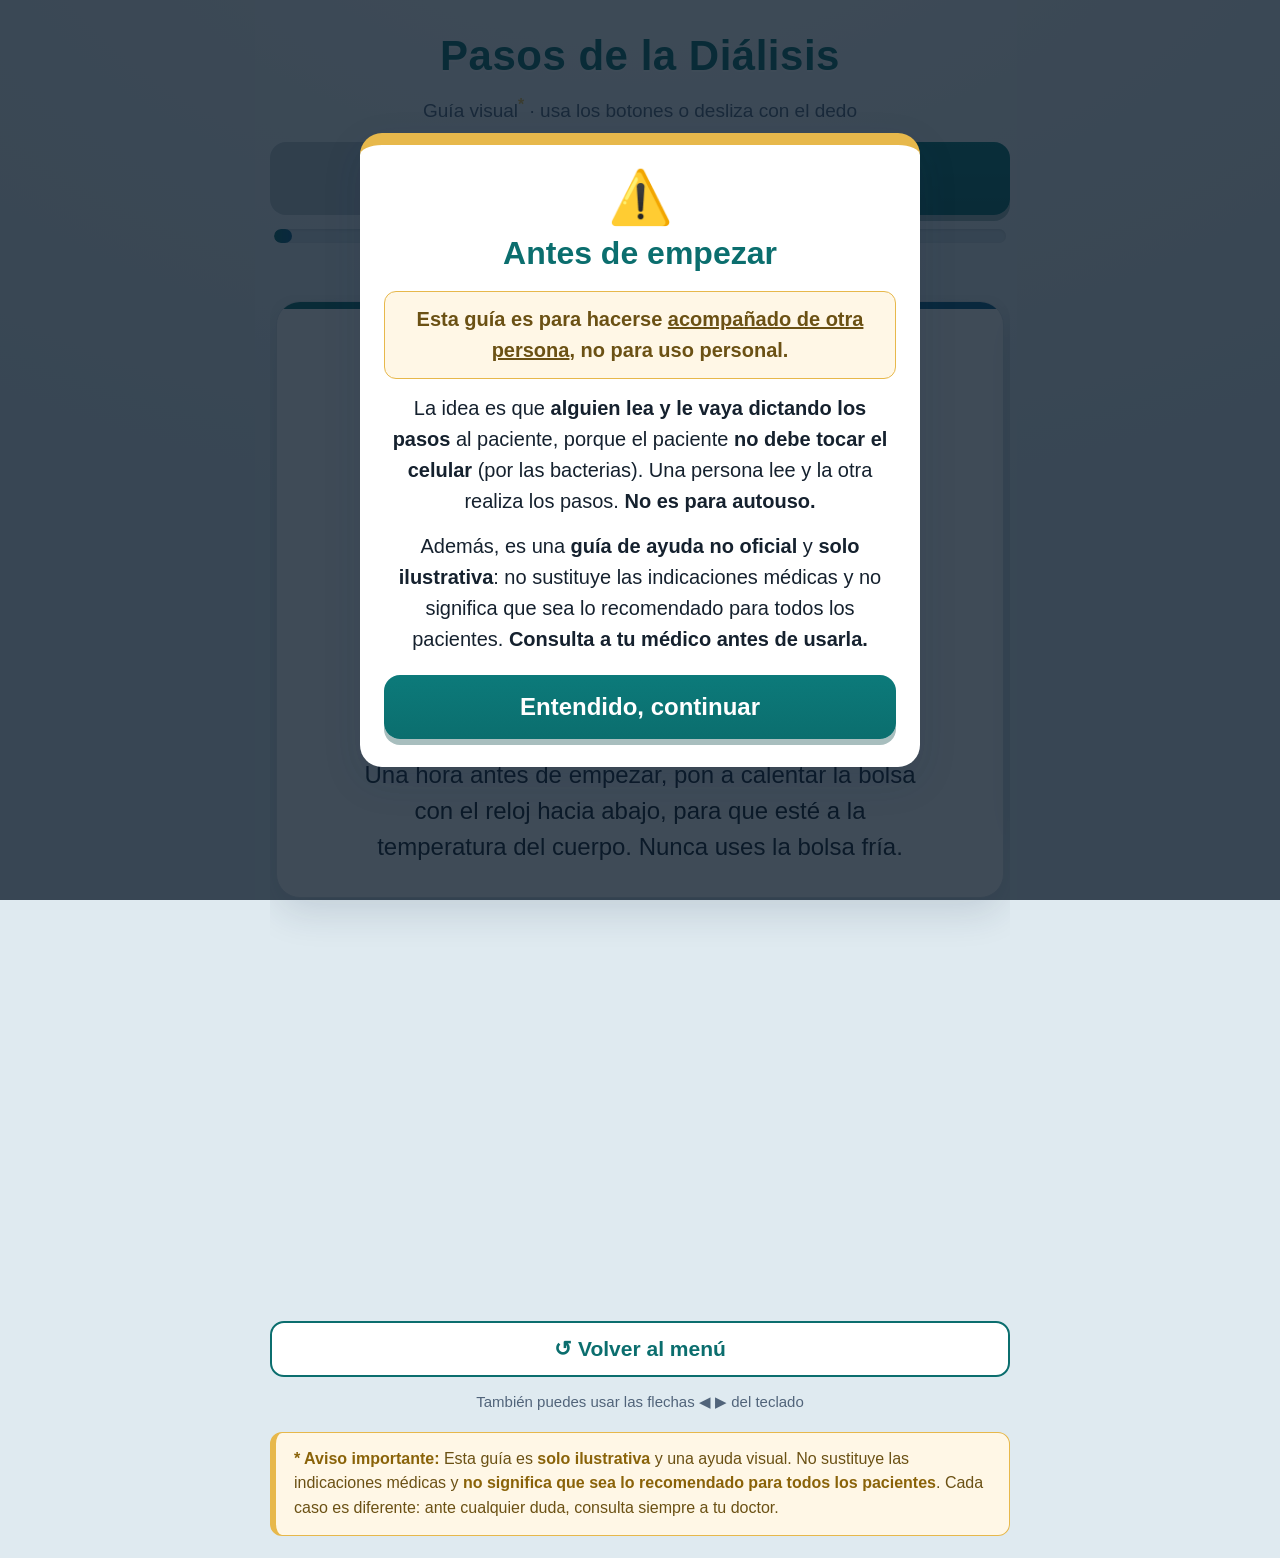
==== index.html @ e6d231e2 "Initial commit: import live site from dialisisfacil.com Single-file static guide (40 steps) recovere" ====
<!DOCTYPE html>
<html lang="es">
<head>
<meta charset="UTF-8">
<meta name="viewport" content="width=device-width, initial-scale=1.0">
<title>Pasos de la Diálisis</title>
<style>
  :root{
    --bg1:       #eef4f7;
    --bg2:       #dfeaf0;
    --card:      #ffffff;
    --texto:     #15212e;
    --suave:     #51647a;
    --acento:    #0b6e6e;
    --acento2:   #0a5f8c;
    --acento-cl: #e3f2f1;
    --borde:     #d4dee5;
    --aviso-bg:  #fff7e6;
    --aviso-bd:  #e7b84b;
    --sombra:    0 14px 38px rgba(20,45,70,.14);
  }

  *{ box-sizing:border-box; }
  html,body{ margin:0; padding:0; }

  body{
    font-family: Verdana, "Segoe UI", Tahoma, Arial, sans-serif;
    background: radial-gradient(1200px 700px at 50% -10%, #ffffff 0%, var(--bg1) 45%, var(--bg2) 100%);
    color: var(--texto);
    line-height: 1.5;
    -webkit-text-size-adjust: 100%;
    padding: 16px;
    display:flex;
    flex-direction:column;
    align-items:center;
    min-height:100vh;
  }

  header{ text-align:center; margin: 8px 0 16px; }
  header h1{
    font-size: clamp(26px, 5vw, 42px);
    margin: 0;
    color: var(--acento);
    letter-spacing: .5px;
    text-shadow: 0 2px 0 rgba(255,255,255,.6);
  }
  header p{
    margin: 6px 0 0;
    font-size: clamp(15px, 2.4vw, 19px);
    color: var(--suave);
  }
  header sup{ color: var(--aviso-bd); font-weight:bold; }

  .app{ width:100%; max-width: 740px; }

  /* Progreso */
  .progress-wrap{ margin: 0 4px 14px; }
  .progress-track{
    height: 14px; background:#d3e0e7; border-radius:99px; overflow:hidden;
    box-shadow: inset 0 1px 3px rgba(0,0,0,.12);
  }
  .progress-fill{
    height:100%; width:0%;
    background: linear-gradient(90deg, var(--acento), var(--acento2));
    border-radius:99px; transition: width .35s ease;
  }
  .progress-text{
    text-align:center; margin-top:8px;
    font-size: clamp(16px, 2.6vw, 20px); font-weight:bold; color: var(--suave);
  }

  /* Carrusel */
  .viewport{ overflow:hidden; border-radius: 24px; }
  .track{ display:flex; transition: transform .35s cubic-bezier(.22,.61,.36,1); touch-action: pan-y; }
  .slide{ flex:0 0 100%; padding: 6px; }

  .card{
    position:relative;
    background: var(--card);
    border-radius: 24px;
    box-shadow: var(--sombra);
    border: 1px solid var(--borde);
    padding: 26px 22px 28px;
    text-align:center;
    overflow:hidden;
  }
  .card::before{
    content:""; position:absolute; top:0; left:0; right:0; height:7px;
    background: linear-gradient(90deg, var(--acento), var(--acento2));
  }

  .kicker{
    display:inline-block; margin-top:4px;
    background: linear-gradient(90deg, var(--acento), var(--acento2));
    color:#fff; font-size: clamp(17px, 3.2vw, 23px); font-weight:bold;
    padding: 7px 20px; border-radius: 99px; letter-spacing:1px;
    box-shadow: 0 6px 14px rgba(11,110,110,.28);
  }

  .media{
    margin: 20px auto 16px; width:100%; max-width: 360px; aspect-ratio: 4/3;
    background: radial-gradient(circle at 50% 35%, #ffffff, var(--acento-cl));
    border-radius: 20px; border:1px solid var(--borde);
    display:flex; align-items:center; justify-content:center; overflow:hidden;
  }
  .media .photo{ width:100%; height:100%; object-fit:cover; display:none; }
  .media .vid{ width:100%; height:100%; object-fit:cover; display:none; }
  .media .icon{
    width:62%; max-width:210px; color: var(--acento);
    display:flex; align-items:center; justify-content:center;
  }
  .media .icon svg{ width:100%; height:auto; display:block; overflow:visible; }

  .title{
    font-size: clamp(24px, 4.6vw, 35px); font-weight:bold;
    margin: 6px 0 12px; color: var(--texto);
  }
  .text{
    font-size: clamp(19px, 3.4vw, 24px); color: var(--texto);
    margin: 0 auto; max-width: 560px;
  }

  /* Navegación */
  .nav{ display:flex; gap: 12px; margin-top: 18px; }
  .btn{
    flex:1; font-family:inherit; font-size: clamp(19px, 3.4vw, 24px); font-weight:bold;
    padding: 18px 14px; border:none; border-radius: 16px;
    background: linear-gradient(180deg, #0c7a7a, var(--acento));
    color:#fff; cursor:pointer; box-shadow: 0 6px 0 rgba(8,70,70,.35);
    transition: transform .08s, filter .15s; user-select:none; -webkit-tap-highlight-color: transparent;
  }
  .btn:hover{ filter:brightness(1.08); }
  .btn:active{ transform: translateY(3px); box-shadow: 0 3px 0 rgba(8,70,70,.35); }
  .btn:disabled{ background:#b9c6ce; color:#eef3f6; cursor:not-allowed; box-shadow:none; }
  .btn .flecha{ font-size:1.3em; vertical-align:middle; }

  .hint{ text-align:center; margin-top: 14px; font-size:15px; color: var(--suave); }

  .aviso{
    margin: 18px auto 6px; max-width: 740px;
    background: var(--aviso-bg); border:1px solid var(--aviso-bd);
    border-left: 6px solid var(--aviso-bd);
    border-radius: 12px; padding: 14px 18px;
    font-size: clamp(14px, 2.4vw, 16px); color:#6b5114; line-height:1.55;
  }
  .aviso b{ color:#8a6309; }

  /* ===== Animaciones de iconos (solo en la tarjeta activa) ===== */
  .icon svg *{ transform-box: fill-box; transform-origin: center; }
  .icon svg .pivot{ transform-box: view-box; }
  .icon svg .a-flow{ stroke-dasharray: 7 7; }

  .slide.active .a-rise   { animation: aRise   2.4s ease-in-out infinite; }
  .slide.active .a-drop   { animation: aDrop   1.8s ease-in     infinite; }
  .slide.active .a-beat   { animation: aBeat   1.4s ease-in-out infinite; }
  .slide.active .a-breath { animation: aBreath 2.6s ease-in-out infinite; }
  .slide.active .a-swing  { animation: aSwing  2.4s ease-in-out infinite; }
  .slide.active .a-wipe-down{ animation: aWipeDown 2.4s ease-in-out infinite; }
  .slide.active .a-wipe-x { animation: aWipeX  1.9s ease-in-out infinite; }
  .slide.active .a-spin   { animation: aSpin   6s   linear      infinite; }
  .slide.active .a-lift   { animation: aLift   1.8s ease-in-out infinite; }
  .slide.active .a-toright{ animation: aToRight 1.8s ease-in-out infinite; }
  .slide.active .a-toleft { animation: aToLeft  1.8s ease-in-out infinite; }
  .slide.active .a-fill   { animation: aFill   3s   ease-in-out infinite; transform-origin: center bottom; }
  .slide.active .a-flow   { animation: aFlow   1.2s linear      infinite; }
  .slide.active .a-seq    { animation: aSeq    1.8s ease-in-out infinite; }

  /* Entrada del contenido al cambiar de paso */
  .slide.active .kicker{ animation: up .4s both; }
  .slide.active .media { animation: up .45s .05s both; }
  .slide.active .title { animation: up .45s .12s both; }
  .slide.active .text  { animation: up .45s .20s both; }

  @keyframes up { from{opacity:0; transform: translateY(16px);} to{opacity:1; transform:none;} }
  @keyframes aRise   { 0%{transform:translateY(8px);opacity:0} 25%{opacity:.9} 100%{transform:translateY(-14px);opacity:0} }
  @keyframes aDrop   { 0%{transform:translateY(-8px);opacity:0} 20%{opacity:1} 80%{opacity:1} 100%{transform:translateY(16px);opacity:0} }
  @keyframes aBeat   { 0%,100%{transform:scale(1)} 12%{transform:scale(1.2)} 24%{transform:scale(1)} 36%{transform:scale(1.12)} 50%{transform:scale(1)} }
  @keyframes aBreath { 0%,100%{transform:scale(1)} 50%{transform:scale(1.07)} }
  @keyframes aSwing  { 0%,100%{transform:rotate(-8deg)} 50%{transform:rotate(8deg)} }
  @keyframes aWipeDown{ 0%{transform:translateY(-16px);opacity:0} 12%{opacity:.85} 88%{opacity:.85} 100%{transform:translateY(40px);opacity:0} }
  @keyframes aWipeX  { 0%,100%{transform:translateX(-12px)} 50%{transform:translateX(12px)} }
  @keyframes aSpin   { from{transform:rotate(0)} to{transform:rotate(360deg)} }
  @keyframes aLift   { 0%,100%{transform:translateY(0)} 50%{transform:translateY(-9px)} }
  @keyframes aToRight{ 0%,100%{transform:translateX(0)} 50%{transform:translateX(9px)} }
  @keyframes aToLeft { 0%,100%{transform:translateX(0)} 50%{transform:translateX(-9px)} }
  @keyframes aFill   { 0%{transform:scaleY(.1)} 55%{transform:scaleY(1)} 100%{transform:scaleY(1)} }
  @keyframes aFlow   { to{ stroke-dashoffset:-28 } }
  @keyframes aSeq    { 0%,100%{opacity:.15} 50%{opacity:1} }

  /* ===== Accesibilidad: barra de botones ===== */
  .a11y-bar{
    display:flex; flex-wrap:wrap; gap:8px; justify-content:center; margin: 0 0 14px;
  }
  .a11y-btn{
    font-family:inherit; font-size: clamp(14px,2.3vw,16px); font-weight:bold;
    padding:10px 14px; border-radius:12px; cursor:pointer;
    background:#ffffff; color:var(--acento); border:2px solid var(--acento);
    display:inline-flex; align-items:center; gap:6px; -webkit-tap-highlight-color:transparent;
  }
  .a11y-btn[aria-pressed="true"]{ background:var(--acento); color:#fff; }
  .a11y-btn:active{ transform:translateY(1px); }

  /* Texto grande */
  body.grande .title { font-size: clamp(30px,5.6vw,42px); }
  body.grande .text  { font-size: clamp(23px,4.2vw,30px); }
  body.grande .btn   { font-size: clamp(22px,4vw,28px); }
  body.grande .kicker{ font-size: clamp(20px,3.6vw,26px); }
  body.grande .aviso { font-size: clamp(16px,2.8vw,19px); }
  body.grande .timer-now{ font-size: clamp(22px,4vw,28px); }
  body.grande .t-btn { font-size: clamp(20px,3.6vw,26px); }

  /* Alto contraste */
  body.contraste{
    --bg1:#000; --bg2:#000; --card:#0c0c0c; --texto:#ffffff; --suave:#ffe600;
    --acento:#ffe600; --acento2:#36e0ff; --acento-cl:#101010; --borde:#ffffff;
    --aviso-bg:#1a1400; --aviso-bd:#ffe600;
    background:#000;
  }
  body.contraste header h1{ text-shadow:none; }
  body.contraste .card{ border:2px solid #fff; }
  body.contraste .kicker{ color:#000; }
  body.contraste .btn{ color:#000; }
  body.contraste .t-btn{ color:#000; }
  body.contraste .a11y-btn{ background:#000; color:var(--acento); }
  body.contraste .a11y-btn[aria-pressed="true"]{ background:var(--acento); color:#000; }
  body.contraste .btn-volver{ background:#000; }

  /* Botón secundario: Volver al inicio */
  .btn-volver{
    width:100%; margin-top:12px; font-family:inherit; font-weight:bold;
    font-size: clamp(17px,3vw,21px); padding:14px; border-radius:14px;
    background:#fff; color:var(--acento); border:2px solid var(--acento);
    cursor:pointer; -webkit-tap-highlight-color:transparent;
  }
  .btn-volver:active{ transform:translateY(2px); }

  /* Ayuda visual: resaltar el botón Siguiente */
  #next:not(:disabled){ animation: glow 1.8s ease-in-out infinite; }
  @keyframes glow{
    0%,100%{ box-shadow: 0 6px 0 rgba(8,70,70,.35); }
    50%    { box-shadow: 0 6px 0 rgba(8,70,70,.35), 0 0 0 7px rgba(11,110,110,.22); }
  }

  /* ===== Cronómetro guiado (paso 12) ===== */
  .timer{
    margin-top:20px; padding:18px; border-radius:18px;
    background: var(--acento-cl); border:2px solid var(--acento);
    transition: background .15s, transform .15s;
  }
  .timer.tick{ background:#bff0d8; transform:scale(1.03); }
  .timer.done{ background:#d6f5e0; }
  .timer-now { font-size: clamp(19px,3.6vw,24px); font-weight:bold; color:var(--texto); min-height:1.5em; }
  .timer-time{ font-size: clamp(50px,13vw,76px); font-weight:bold; color:var(--acento); line-height:1.05; }
  .timer-time small{ font-size:.28em; color:var(--suave); margin-left:4px; }
  .timer-bar { height:12px; background:#cfe3df; border-radius:99px; overflow:hidden; margin:8px 0; }
  .timer-fill{ height:100%; width:0%; background:linear-gradient(90deg,var(--acento),var(--acento2)); transition:width .9s linear; }
  .timer-sub { font-size: clamp(14px,2.6vw,17px); color:var(--suave); margin-bottom:14px; }
  .timer-ctrls{ display:flex; gap:10px; }
  .t-btn{
    flex:1; font-family:inherit; font-size: clamp(17px,3.2vw,22px); font-weight:bold;
    padding:14px; border:none; border-radius:14px; cursor:pointer; color:#fff;
    background:linear-gradient(180deg,#0c7a7a,var(--acento));
    box-shadow:0 5px 0 rgba(8,70,70,.35); -webkit-tap-highlight-color:transparent;
  }
  .t-btn.t-reset{ background:#7c8a96; box-shadow:0 5px 0 rgba(0,0,0,.2); }
  .t-btn:active{ transform:translateY(3px); box-shadow:none; }

  /* Botón Automático activo */
  .a11y-btn.on{ background:var(--acento); color:#fff; }
  body.contraste .a11y-btn.on{ background:var(--acento); color:#000; }

  /* ===== Panel de Ajustes (modal) ===== */
  .modal-bg{
    position:fixed; inset:0; z-index:50; background:rgba(0,0,0,.55);
    display:flex; align-items:flex-start; justify-content:center;
    padding:20px; overflow:auto;
  }
  .modal-bg[hidden]{ display:none; }
  .modal{
    background:var(--card); color:var(--texto); border-radius:20px;
    padding:22px 22px 26px; max-width:560px; width:100%; box-shadow:var(--sombra);
    border:1px solid var(--borde);
  }
  .modal h2{ margin:0 0 8px; color:var(--acento); font-size:clamp(22px,4.4vw,30px); }
  .set-row{
    display:flex; flex-wrap:wrap; gap:8px 14px; align-items:center;
    justify-content:space-between; padding:14px 0; border-bottom:1px solid var(--borde);
  }
  .set-label{ font-size:clamp(16px,3vw,19px); font-weight:bold; }
  .seg{ display:inline-flex; gap:6px; flex-wrap:wrap; }
  .seg button, .stepper button{
    font-family:inherit; font-weight:bold; font-size:clamp(15px,2.7vw,18px);
    padding:10px 14px; border-radius:10px; border:2px solid var(--acento);
    background:#fff; color:var(--acento); cursor:pointer; -webkit-tap-highlight-color:transparent;
  }
  .seg button.active{ background:var(--acento); color:#fff; }
  .seg button:active, .stepper button:active{ transform:translateY(1px); }
  .stepper{ display:inline-flex; align-items:center; gap:10px; }
  .stepper > span{ font-size:clamp(18px,3.4vw,23px); font-weight:bold; }
  .stepper .unit{ font-size:clamp(13px,2.4vw,16px); color:var(--suave); font-weight:normal; }
  .stepper button{ width:48px; height:48px; font-size:26px; padding:0; line-height:1; }
  .modal-close{
    width:100%; margin-top:18px; font-family:inherit; font-weight:bold;
    font-size:clamp(18px,3.4vw,22px); padding:16px; border:none; border-radius:14px;
    background:linear-gradient(180deg,#0c7a7a,var(--acento)); color:#fff; cursor:pointer;
  }
  .vsel{
    font-family:inherit; font-size:clamp(14px,2.6vw,17px); padding:9px 10px;
    border-radius:10px; border:2px solid var(--acento); background:#fff;
    color:var(--texto); max-width:200px;
  }
  .set-note{
    font-size:clamp(13px,2.4vw,15px); color:#6b5114; line-height:1.5;
    background:var(--aviso-bg); border:1px solid var(--aviso-bd);
    border-radius:10px; padding:10px 12px; margin:10px 0 0;
  }
  body.contraste .modal{ border:2px solid #fff; }
  body.contraste .seg button, body.contraste .stepper button{ background:#000; }
  body.contraste .seg button.active{ background:var(--acento); color:#000; }
  body.contraste .modal-close{ color:#000; }
  body.contraste .vsel{ background:#000; color:#fff; }

  /* ===== Aviso de inicio ===== */
  .warning-bg{
    position:fixed; inset:0; z-index:100; background:rgba(10,25,40,.78);
    display:flex; align-items:center; justify-content:center; padding:20px; overflow:auto;
  }
  .warning-bg.hide{ display:none; }
  .warning{
    background:#fff; border-radius:22px; max-width:560px; width:100%;
    padding:26px 24px 28px; box-shadow:var(--sombra); text-align:center;
    border-top:12px solid var(--aviso-bd);
  }
  .warning-ico{ font-size:52px; line-height:1; }
  .warning h2{ margin:6px 0 14px; color:var(--acento); font-size:clamp(24px,5vw,32px); }
  .warning p{ font-size:clamp(16px,3.1vw,20px); color:var(--texto); margin:0 0 14px; line-height:1.55; }
  .warning .w-strong{
    font-weight:bold; background:var(--aviso-bg); border:1px solid var(--aviso-bd);
    border-radius:12px; padding:12px 14px; color:#6b5114;
  }
  .warning-btn{
    width:100%; margin-top:6px; font-family:inherit; font-weight:bold;
    font-size:clamp(19px,3.6vw,24px); padding:18px; border:none; border-radius:16px;
    background:linear-gradient(180deg,#0c7a7a,var(--acento)); color:#fff; cursor:pointer;
    box-shadow:0 6px 0 rgba(8,70,70,.35); -webkit-tap-highlight-color:transparent;
  }
  .warning-btn:active{ transform:translateY(3px); box-shadow:0 3px 0 rgba(8,70,70,.35); }
  body.export .warning-bg{ display:none !important; }

  /* ===== Menú principal (elegir Paso a paso / Videos) ===== */
  .nav.nav-top{ margin-top:0; margin-bottom:14px; }

  .menu-bg{
    position:fixed; inset:0; z-index:90; background:rgba(10,25,40,.78);
    display:flex; align-items:center; justify-content:center; padding:20px; overflow:auto;
  }
  .menu-bg[hidden]{ display:none; }
  .menu{
    background:#fff; border-radius:22px; max-width:560px; width:100%;
    padding:26px 24px 28px; box-shadow:var(--sombra); text-align:center;
    border-top:12px solid var(--acento);
  }
  .menu h2{ margin:4px 0 6px; color:var(--acento); font-size:clamp(22px,4.6vw,30px); }
  .menu .menu-lead{ margin:0 0 18px; color:var(--suave); font-size:clamp(15px,2.8vw,18px); }
  .menu-card{
    position:relative; width:100%; margin:0 0 14px; font-family:inherit; text-align:left;
    cursor:pointer; background:var(--card); border:2px solid var(--acento); border-radius:18px;
    padding:18px; display:flex; align-items:center; gap:16px; -webkit-tap-highlight-color:transparent;
  }
  .menu-card:active{ transform:translateY(2px); }
  .menu-card .menu-ico{ font-size:42px; line-height:1; flex:0 0 auto; }
  .menu-card .menu-txt{ display:flex; flex-direction:column; }
  .menu-card .menu-title{ font-size:clamp(20px,4vw,26px); font-weight:bold; color:var(--texto); }
  .menu-card .menu-sub{ font-size:clamp(14px,2.6vw,17px); color:var(--suave); }
  .menu-card.menu-soon{ border-color:var(--aviso-bd); }
  .menu-card .menu-badge{
    position:absolute; top:-11px; right:14px; background:var(--aviso-bd); color:#5a3f06;
    font-weight:bold; font-size:clamp(12px,2.2vw,14px); padding:4px 12px; border-radius:99px;
  }

  /* ===== Pantalla "Próximamente" (Videos) ===== */
  .soon-bg{
    position:fixed; inset:0; z-index:95; background:rgba(10,25,40,.85);
    display:flex; align-items:center; justify-content:center; padding:20px; overflow:auto;
  }
  .soon-bg[hidden]{ display:none; }
  .soon{
    background:#fff; border-radius:22px; max-width:520px; width:100%;
    padding:30px 24px; box-shadow:var(--sombra); text-align:center;
    border-top:12px solid var(--acento);
  }
  .soon-ico{ font-size:60px; line-height:1; }
  .soon h2{ margin:8px 0 12px; color:var(--acento); font-size:clamp(24px,5vw,32px); }
  .soon-strong{
    display:inline-block; font-weight:bold; background:var(--aviso-bg);
    border:1px solid var(--aviso-bd); border-radius:99px; padding:8px 22px;
    color:#6b5114; font-size:clamp(18px,3.6vw,22px); margin:0 0 16px;
  }
  .soon p{ font-size:clamp(15px,3vw,19px); color:var(--texto); line-height:1.55; margin:0 0 14px; }

  body.export .menu-bg, body.export .soon-bg{ display:none !important; }

  body.contraste .menu, body.contraste .soon{ background:#0c0c0c; color:#fff; border-top-color:var(--acento); }
  body.contraste .menu-card{ background:#000; }
  body.contraste .menu-card .menu-title{ color:#fff; }

  /* ===== Modo exportar imagen (para el pitch): ?export=1&paso=N ===== */
  body.export{ padding:28px; }
  body.export header, body.export .a11y-bar, body.export .progress-wrap,
  body.export .nav, body.export .btn-volver, body.export .hint, body.export .aviso{ display:none !important; }
  body.export .app{ min-height:100vh; display:flex; align-items:center; justify-content:center; }
  body.export .viewport{ overflow:visible; width:100%; }
  body.export .track{ transform:none !important; display:block; }
  body.export .slide{ display:none; padding:0; }
  body.export .slide.active{ display:block; width:100%; }
  body.export .slide.active *{ animation:none !important; }

  @media (prefers-reduced-motion: reduce){
    .slide.active *{ animation: none !important; }
    #next{ animation: none !important; }
    .track, .progress-fill, .timer-fill, .timer{ transition: none; }
  }
  @media (min-width:700px){ .card{ padding: 32px; } }
</style>
</head>
<body>

  <!-- Aviso de inicio (lo primero que se ve) -->
  <div class="warning-bg" id="warning">
    <div class="warning">
      <div class="warning-ico">⚠️</div>
      <h2>Antes de empezar</h2>
      <p class="w-strong">Esta guía es para hacerse <u>acompañado de otra persona</u>, no para uso personal.</p>
      <p>La idea es que <b>alguien lea y le vaya dictando los pasos</b> al paciente, porque el paciente <b>no debe tocar el celular</b> (por las bacterias). Una persona lee y la otra realiza los pasos. <b>No es para autouso.</b></p>
      <p>Además, es una <b>guía de ayuda no oficial</b> y <b>solo ilustrativa</b>: no sustituye las indicaciones médicas y no significa que sea lo recomendado para todos los pacientes. <b>Consulta a tu médico antes de usarla.</b></p>
      <button class="warning-btn" id="warning-ok">Entendido, continuar</button>
    </div>
  </div>

  <!-- Menú principal: elegir cómo ver la guía -->
  <div class="menu-bg" id="menu" hidden>
    <div class="menu">
      <h2>Diálisis</h2>
      <p class="menu-lead">¿Cómo quieres ver la guía?</p>

      <button class="menu-card" id="go-pasos">
        <span class="menu-ico">📋</span>
        <span class="menu-txt">
          <span class="menu-title">Paso a paso</span>
          <span class="menu-sub">Instrucciones con dibujos, una por una</span>
        </span>
      </button>

      <button class="menu-card menu-soon" id="go-videos">
        <span class="menu-badge">Próximamente</span>
        <span class="menu-ico">🎬</span>
        <span class="menu-txt">
          <span class="menu-title">Videos</span>
          <span class="menu-sub">Disponible más adelante</span>
        </span>
      </button>
    </div>
  </div>

  <!-- Pantalla Videos: próximamente -->
  <div class="soon-bg" id="videos" hidden>
    <div class="soon">
      <div class="soon-ico">🎬</div>
      <h2>Videos</h2>
      <p class="soon-strong">Próximamente</p>
      <p>Esta sección estará disponible más adelante. Por ahora puedes usar la guía <b>paso a paso</b>.</p>
      <button class="warning-btn" id="videos-back">← Volver al menú</button>
    </div>
  </div>

  <header>
    <h1>Pasos de la Diálisis</h1>
    <p>Guía visual<sup>*</sup> &middot; usa los botones o desliza con el dedo</p>
  </header>

  <div class="app" id="app">

    <div class="nav nav-top">
      <button class="btn" id="prev"><span class="flecha">◀</span> Anterior</button>
      <button class="btn" id="next">Siguiente <span class="flecha">▶</span></button>
    </div>

    <div class="progress-wrap">
      <div class="progress-track"><div class="progress-fill" id="fill"></div></div>
      <div class="progress-text" id="ptext">Paso 1 de 40</div>
    </div>

    <div class="viewport" id="viewport">
      <div class="track" id="track"></div>
    </div>

    <button class="btn-volver" id="volver">↺ Volver al menú</button>

    <p class="hint">También puedes usar las flechas ◀ ▶ del teclado</p>

    <p class="aviso">
      <b>* Aviso importante:</b> Esta guía es <b>solo ilustrativa</b> y una ayuda visual.
      No sustituye las indicaciones médicas y <b>no significa que sea lo recomendado para todos los pacientes</b>.
      Cada caso es diferente: ante cualquier duda, consulta siempre a tu doctor.
    </p>
  </div>

<script>
/* =========================================================
   ICONOS ANIMADOS (SVG). Se reemplazan solos cuando pongas
   las imágenes reales en la carpeta  img/  con estos nombres:
   img/paso00.png, img/paso01.png, ... img/paso26.png
   ========================================================= */
const S = '<svg viewBox="0 0 100 100" fill="none" stroke="currentColor" stroke-width="5" stroke-linecap="round" stroke-linejoin="round">';
const E = '</svg>';

const I = {
  calentar: S+'<rect x="34" y="44" width="32" height="40" rx="6"/><path d="M45 44v-6h10v6"/><line x1="50" y1="84" x2="50" y2="90"/>'+
    '<path class="a-rise" d="M40 18q-6 6 0 12q6 6 0 12"/>'+
    '<path class="a-rise" style="animation-delay:.5s" d="M50 14q-6 6 0 12q6 6 0 12"/>'+
    '<path class="a-rise" style="animation-delay:1s" d="M60 18q-6 6 0 12q6 6 0 12"/>'+E,

  mascara: S+'<g class="a-breath"><path d="M22 40h56v16q0 16-28 22q-28-6-28-22z"/><line x1="22" y1="46" x2="78" y2="46"/><line x1="22" y1="54" x2="78" y2="54"/><path d="M22 42l-10-6"/><path d="M78 42l10-6"/><path d="M22 56l-10 6"/><path d="M78 56l10 6"/></g>'+E,

  presion: S+'<path class="a-beat" d="M50 80C24 60 24 34 40 32c7-1 10 6 10 8 0-2 3-9 10-8 16 2 16 28-10 48z"/><path d="M28 54h10l4-10 6 18 4-8h12"/>'+E,

  manos1: S+'<path d="M28 66q22 16 44 0"/><path d="M32 66V52M42 66V44M50 66V42M58 66V44M68 66V52"/>'+
    '<circle class="a-drop" cx="40" cy="28" r="2.6" fill="currentColor"/>'+
    '<circle class="a-drop" style="animation-delay:.5s" cx="50" cy="24" r="2.6" fill="currentColor"/>'+
    '<circle class="a-drop" style="animation-delay:1s" cx="60" cy="28" r="2.6" fill="currentColor"/>'+E,

  botella: S+'<path d="M42 18h16v10l6 10v40a6 6 0 0 1-6 6H42a6 6 0 0 1-6-6V38l6-10z"/>'+
    '<rect class="a-wipe-down" x="38" y="30" width="24" height="7" rx="3" fill="currentColor" opacity=".45" stroke="none"/>'+
    '<circle class="a-drop" style="animation-delay:1s" cx="50" cy="86" r="2.6" fill="currentColor"/>'+E,

  manos2: S+'<path d="M26 64q24 18 48 0"/><path d="M30 64V50M40 64V42M50 64V40M60 64V42M70 64V50"/>'+
    '<circle class="a-rise" cx="38" cy="36" r="4"/>'+
    '<circle class="a-rise" style="animation-delay:.6s" cx="50" cy="32" r="5"/>'+
    '<circle class="a-rise" style="animation-delay:1.1s" cx="62" cy="36" r="4"/>'+E,

  mesa: S+'<rect x="22" y="46" width="56" height="12" rx="3"/><line x1="28" y1="58" x2="28" y2="80"/><line x1="72" y1="58" x2="72" y2="80"/>'+
    '<rect class="a-wipe-x" x="42" y="34" width="16" height="8" rx="2" fill="currentColor" opacity=".5" stroke="none"/>'+E,

  gancho: S+'<g class="a-swing"><path d="M50 22v26a14 14 0 1 1-14 14"/><circle cx="50" cy="20" r="4"/></g>'+E,

  tapon: S+'<g class="a-breath"><rect x="40" y="40" width="20" height="36" rx="4"/><rect x="36" y="28" width="28" height="14" rx="4"/><line x1="50" y1="48" x2="50" y2="68"/></g>'+E,

  bolsa: S+'<path d="M36 22h28v44a8 8 0 0 1-8 8H44a8 8 0 0 1-8-8z"/><line x1="44" y1="18" x2="44" y2="22"/><line x1="56" y1="18" x2="56" y2="22"/><line x1="50" y1="74" x2="50" y2="78"/>'+
    '<circle class="a-drop" cx="50" cy="84" r="3" fill="currentColor"/>'+E,

  organizador: S+'<g class="a-breath"><rect x="22" y="36" width="56" height="34" rx="5"/><line x1="40" y1="36" x2="40" y2="70"/><line x1="60" y1="36" x2="60" y2="70"/></g>'+E,

  cateter: S+'<rect x="40" y="20" width="20" height="16" rx="3"/><path class="a-flow" d="M50 36v14q0 8-8 10l-8 4q-8 4-8 12"/><circle cx="26" cy="80" r="4"/>'+E,

  reloj: S+'<circle cx="50" cy="50" r="26"/><g class="a-spin pivot" style="transform-origin:50px 50px"><line x1="50" y1="50" x2="50" y2="34"/><line x1="50" y1="50" x2="62" y2="58"/></g>'+E,

  servilleta: S+'<g class="a-breath"><rect x="28" y="28" width="44" height="44" rx="3"/><line x1="50" y1="28" x2="50" y2="72"/><line x1="28" y1="50" x2="72" y2="50"/></g>'+E,

  abrirtapon: S+'<rect x="40" y="46" width="20" height="30" rx="4"/><rect class="a-lift" x="36" y="24" width="28" height="12" rx="4"/>'+E,

  colgar: S+'<line x1="30" y1="16" x2="70" y2="16"/><g class="a-swing"><line x1="50" y1="16" x2="50" y2="26"/><path d="M40 26h20v34a8 8 0 0 1-8 8h-4a8 8 0 0 1-8-8z"/><line x1="50" y1="68" x2="50" y2="80"/></g>'+E,

  cateterorg: S+'<rect x="22" y="58" width="56" height="22" rx="4"/><path class="a-flow" d="M50 58V40q0-10-10-12"/><circle cx="38" cy="26" r="4"/>'+E,

  gota: S+'<path class="a-drop" d="M50 22c10 14 18 22 18 32a18 18 0 1 1-36 0c0-10 8-18 18-32z" fill="currentColor" stroke="none"/>'+E,

  conectar: S+'<g class="a-toright"><line x1="14" y1="50" x2="40" y2="50"/><rect x="40" y="42" width="9" height="16" rx="2"/></g>'+
    '<g class="a-toleft"><rect x="51" y="42" width="9" height="16" rx="2"/><line x1="60" y1="50" x2="86" y2="50"/></g>'+E,

  prensaabrir: S+'<line x1="20" y1="50" x2="80" y2="50"/><path class="a-toleft" d="M38 38l-8 12 8 12"/><path class="a-toright" d="M62 38l8 12-8 12"/>'+E,

  drenar: S+'<line x1="50" y1="18" x2="50" y2="40"/><path d="M42 40h16l-2 6H44z"/>'+
    '<circle class="a-drop" cx="50" cy="52" r="3" fill="currentColor"/>'+
    '<circle class="a-drop" style="animation-delay:.8s" cx="50" cy="52" r="3" fill="currentColor"/>'+
    '<path d="M30 70h40v8a6 6 0 0 1-6 6H36a6 6 0 0 1-6-6z"/>'+E,

  contar5: S+'<circle cx="50" cy="50" r="26"/><text class="a-beat" x="50" y="62" font-size="30" font-family="Verdana" font-weight="bold" text-anchor="middle" stroke="none" fill="currentColor">5</text>'+E,

  secuencia: S+'<circle cx="26" cy="50" r="11"/><circle class="a-seq" cx="26" cy="50" r="6" fill="currentColor" stroke="none"/>'+
    '<circle cx="50" cy="50" r="11"/><circle class="a-seq" style="animation-delay:.6s" cx="50" cy="50" r="6" fill="currentColor" stroke="none"/>'+
    '<circle cx="74" cy="50" r="11"/><circle class="a-seq" style="animation-delay:1.2s" cx="74" cy="50" r="6" fill="currentColor" stroke="none"/>'+E,

  limpioentra: S+'<path d="M40 22h20v40a10 10 0 0 1-20 0z"/><line x1="50" y1="62" x2="50" y2="70"/>'+
    '<circle class="a-drop" cx="50" cy="74" r="3" fill="currentColor"/>'+
    '<path d="M32 86h36"/>'+E,

  prensacerrar: S+'<line x1="20" y1="50" x2="80" y2="50"/><path class="a-toright" d="M34 40v20"/><path class="a-toleft" d="M66 40v20"/><circle cx="32" cy="50" r="2.6" fill="currentColor"/><circle cx="68" cy="50" r="2.6" fill="currentColor"/>'+E,

  desconectar: S+'<g class="a-toleft"><line x1="12" y1="50" x2="34" y2="50"/><rect x="34" y="42" width="9" height="16" rx="2"/></g>'+
    '<g class="a-toright"><rect x="57" y="42" width="9" height="16" rx="2"/><line x1="66" y1="50" x2="88" y2="50"/></g>'+
    '<path class="a-drop" d="M50 28l-3 5h6z" fill="currentColor" stroke="none"/>'+E,

  medir: S+'<path d="M34 36h22l-4 38a6 6 0 0 1-6 6h-2a6 6 0 0 1-6-6z"/>'+
    '<rect class="a-fill" x="37" y="52" width="14" height="26" fill="currentColor" opacity=".5" stroke="none"/>'+
    '<rect x="58" y="34" width="22" height="30" rx="3"/><line x1="63" y1="44" x2="75" y2="44"/><line x1="63" y1="52" x2="75" y2="52"/>'+E,

  secar: S+'<path d="M30 30h40v28a6 6 0 0 1-6 6H36a6 6 0 0 1-6-6z"/>'+
    '<line x1="38" y1="64" x2="38" y2="72"/><line x1="50" y1="64" x2="50" y2="74"/><line x1="62" y1="64" x2="62" y2="72"/>'+
    '<path class="a-wipe-x" d="M42 44h16"/>'+E,

  rezo: S+'<path d="M47 78V42c0-9-7-15-9-23 5 0 9 5 9 12v47z"/><path d="M53 78V42c0-9 7-15 9-23-5 0-9 5-9 12v47z"/>'+
    '<line x1="40" y1="78" x2="60" y2="78"/>'+E,

  basura: S+'<path d="M33 36h34l-3 40a6 6 0 0 1-6 6H42a6 6 0 0 1-6-6z"/><line x1="28" y1="36" x2="72" y2="36"/>'+
    '<path d="M42 36v-5h16v5"/>'+
    '<line x1="44" y1="46" x2="45" y2="74"/><line x1="50" y1="46" x2="50" y2="74"/><line x1="56" y1="46" x2="55" y2="74"/>'+E
};

/* =========================================================
   PASOS
   ========================================================= */
const pasos = [
  { t:"Calentar la bolsa", i:I.calentar,
    x:"Una hora antes de empezar, pon a calentar la bolsa con el reloj hacia abajo, para que esté a la temperatura del cuerpo. Nunca uses la bolsa fría." },
  { t:"Pelo recogido y mascarilla", i:I.mascara,
    x:"Recógete el pelo y ponte la mascarilla (cubrebocas)." },
  { t:"Limpiar la manija del lavabo", i:I.mesa,
    x:"Antes del lavado de manos, con una servilleta o papel y alcohol, limpia la manija o llave del lugar donde te vas a lavar las manos." },
  { t:"Lavado de manos sencillo", i:I.manos1,
    x:"Lávate las manos de forma sencilla con agua y jabón. No sacudas las manos." },
  { t:"Limpiar la botella de alcohol", i:I.botella,
    x:"Con una servilleta doblada a la mitad y alcohol, limpia la botella de alcohol." },
  { t:"Lavado de manos completo", i:I.manos2,
    x:"Primero mójate hasta el codo. Luego lava en orden: palmas, dorsos, entre los dedos por abajo, entre los dedos por arriba, los dedos uno por uno, las uñas, las yemas una por una, y el brazo hasta el codo con movimiento circular." },
  { t:"Secar manos y brazos", i:I.secar,
    x:"Seca primero una mano completa (palma, dorso y entre los dedos) y luego ese brazo, de la muñeca al codo. Después haz lo mismo con la otra mano y el otro brazo." },
  { t:"Limpiar la mesa", i:I.mesa,
    x:"Con una servilleta doblada en 4 y alcohol: limpia arriba con un lado, dale vuelta y limpia el centro, ábrela y limpia abajo, y dale vuelta para limpiar el borde." },
  { t:"Limpiar el gigante", i:I.gancho,
    x:"Igual, con la servilleta doblada en 4: limpia un lado arriba, dale vuelta para el tubo, ábrela y limpia el resto del tubo." },
  { t:"Limpiar el tapón de yodo", i:I.tapon,
    x:"Échale alcohol al tapón de yodo y sécalo con una servilleta. Déjalo en la esquina de la mesa." },
  { t:"Limpiar la bolsa de suero", i:I.bolsa,
    x:"Con servilleta a la mitad y alcohol: agarra la bolsa de arriba y límpiala de arriba hacia abajo. No la agarres de abajo. Ponla en la mesa y limpia la parte de arriba, de donde la agarraste." },
  { t:"Lavar el organizador", i:I.organizador,
    x:"Lava el organizador con agua y jabón. Asegúrate de que las «orejas» queden hacia afuera. Sécalo con toallas y colócalo con el círculo viendo hacia el paciente, bien en la orilla." },
  { t:"Limpiar el catéter", i:I.cateter,
    x:"Con servilleta con alcohol doblada en 4: agarra el tubo azul (cerca del paciente) con una mano y, con la otra, límpialo de arriba hacia abajo con fuerza. Luego agarra el tubo cerca del tapón y limpia bien el tapón." },
  { t:"Envolver el tapón", i:I.servilleta,
    x:"Envuelve el tapón en una servilleta y déjalo encima de la ropa del paciente." },
  { t:"Limpiar la botella de alcohol otra vez", i:I.botella,
    x:"Limpia de nuevo la botella de alcohol, de arriba hacia abajo, para volver a ponerla en la mesa." },
  { t:"Lavado de manos guiado", i:I.reloj, timer:true,
    x:"Mójate primero hasta el codo. Luego lava 30 segundos cada parte: palmas, dorsos, entre los dedos por el frente, entre los dedos por el dorso, los dedos de cada mano, las uñas, las yemas, y el brazo de cada lado hasta el codo. Usa el cronómetro: cambia de color cada 30 segundos." },
  { t:"Secar después del lavado", i:I.secar,
    x:"Para escurrir, sube las manos y deja escurrir; no las muevas. Seca bien una mano, luego ese brazo, después la otra mano y por último el otro brazo." },
  { t:"Tomar la servilleta (posición de rezo)", i:I.rezo,
    x:"Agarra la servilleta y mantén las manos juntas (como rezando) para no contaminarlas." },
  { t:"Abrir el tapón del yodo", i:I.abrirtapon,
    x:"Abre el tapón del yodo y conéctalo en el organizador, con la parte café hacia adentro." },
  { t:"Abrir y colgar la bolsa", i:I.colgar,
    x:"Abre la bolsa jalando hacia abajo con fuerza. Agárrala bien de la manguera para que no se caiga. Ponla en la mesa con el reloj hacia el paciente y viendo hacia arriba. Cuélgala con cuidado, sin dejar caer nada." },
  { t:"Colocar el reloj en el organizador", i:I.organizador,
    x:"Estira todo y pon el reloj en el organizador, con lo amarillo hacia el frente y las mangueras a los lados." },
  { t:"Bolsa de residuos al piso", i:I.drenar,
    x:"Estira la bolsa de residuos y ponla en el piso." },
  { t:"Conectar el catéter al organizador", i:I.cateterorg,
    x:"Agarra la punta del catéter sin tocar la servilleta, deja caer la servilleta y conéctalo al organizador." },
  { t:"Ponerse alcohol", i:I.gota,
    x:"Ponte alcohol en las manos." },
  { t:"Desenroscar amarillo y catéter", i:I.desconectar,
    x:"Al mismo tiempo, desenrosca lo amarillo y el catéter ya conectado." },
  { t:"Colocar el catéter", i:I.conectar,
    x:"Pon el catéter donde estaba lo amarillo." },
  { t:"Retirar el catéter viejo", i:I.desconectar,
    x:"Con lo amarillo, retira el catéter viejo." },
  { t:"Abrir la prensa para drenar", i:I.prensaabrir,
    x:"Abre la prensa del tubo para retirar el líquido. Mueve la prensa en el tubo un poco hacia el organizador o hacia arriba para que salga el líquido." },
  { t:"Drenar el líquido (esperar)", i:I.drenar, wait:true,
    x:"Abre la prensa para que empiece a salir el líquido. Espera a que salga todo y cierra la prensa al terminar. Este paso tarda varios minutos." },
  { t:"Sacar el aire de la bolsa", i:I.contar5,
    x:"Saca el aire de la bolsa: pasa al 2 y cuenta hasta 5." },
  { t:"Pasar las bolitas en orden", i:I.secuencia,
    x:"Pasa a la bolita blanca. Despacio a la media luna. Despacio a la tercera opción." },
  { t:"Dejar entrar el líquido limpio (esperar)", i:I.limpioentra, wait:true,
    x:"Abre la prensa blanca del catéter; el líquido empieza a entrar al peritoneo. Este paso tarda varios minutos." },
  { t:"Mantener la servilleta hasta el vacío", i:I.rezo,
    x:"Mantén las manos con la servilleta (posición de rezo) hasta que la bolsa dé el vacío (se termine)." },
  { t:"Cerrar la prensa", i:I.prensacerrar,
    x:"Cierra la prensa. Pasa el reloj por las 4 bolitas hasta la última bolita." },
  { t:"Ponerse alcohol", i:I.gota,
    x:"Ponte alcohol en las manos." },
  { t:"Desenroscar el yodo nuevo y el catéter", i:I.desconectar,
    x:"Desenrosca un poco el yodo nuevo y luego, al mismo tiempo, desenrosca el yodo y el catéter." },
  { t:"Conectar al yodo nuevo", i:I.conectar,
    x:"Mete el tubo del catéter en el yodo nuevo. Enrosca bien y entrégaselo al paciente." },
  { t:"Tubo blanco al organizador", i:I.cateterorg,
    x:"Pon el tubo blanco en el centro del organizador." },
  { t:"Medir y anotar", i:I.medir,
    x:"Mide el líquido desechado: corta la bolsa y mídelo. Si hay espuma, muévela para quitarla. Vacía el líquido en el servicio sanitario. Anota cuánto salió (idealmente 2 L de la bolsa pasada)." },
  { t:"Recoger y lavarse las manos", i:I.basura,
    x:"Recoge la basura del lugar y lávate las manos." }
];

/* =========================================================
   RENDER
   ========================================================= */
const TIMER_HTML =
  '<div class="timer" id="timer">'+
    '<div class="timer-now" id="t-now">Listo para empezar</div>'+
    '<div class="timer-time" id="t-time">5:30</div>'+
    '<div class="timer-bar"><div class="timer-fill" id="t-fill"></div></div>'+
    '<div class="timer-sub" id="t-sub">Lavado guiado por partes</div>'+
    '<div class="timer-ctrls">'+
      '<button class="t-btn" id="t-start">▶ Iniciar</button>'+
      '<button class="t-btn t-reset" id="t-reset">↺ Reiniciar</button>'+
    '</div>'+
  '</div>';

const WAIT_HTML =
  '<div class="timer wait">'+
    '<div class="timer-now t-wnow">Listo para empezar</div>'+
    '<div class="timer-time t-wtime">20:00</div>'+
    '<div class="timer-bar"><div class="timer-fill t-wfill"></div></div>'+
    '<div class="timer-sub t-wsub">Este paso tarda. Mantente conectado.</div>'+
    '<div class="timer-ctrls">'+
      '<button class="t-btn t-wstart">▶ Iniciar</button>'+
      '<button class="t-btn t-reset t-wreset">↺ Reiniciar</button>'+
    '</div>'+
  '</div>';

const track = document.getElementById('track');
pasos.forEach((p, idx) => {
  const num = String(idx).padStart(2,'0');
  const slide = document.createElement('div');
  slide.className = 'slide';
  slide.innerHTML =
    '<div class="card">'+
      '<span class="kicker">PASO '+(idx+1)+'</span>'+
      '<div class="media">'+
        '<video class="vid" muted playsinline loop preload="none" data-src="vid/paso'+num+'.mp4"></video>'+
        '<img class="photo" alt="" data-src="img/paso'+num+'.png">'+
        '<div class="icon">'+p.i+'</div>'+
      '</div>'+
      '<div class="title">'+p.t+'</div>'+
      '<p class="text">'+p.x+'</p>'+
      (p.timer ? TIMER_HTML : '')+
      (p.wait ? WAIT_HTML : '')+
    '</div>';
  track.appendChild(slide);
});
const slides = Array.from(track.children);

/* =========================================================
   NAVEGACIÓN
   ========================================================= */
const total = pasos.length;
let i = 0;
const fill  = document.getElementById('fill');
const ptext = document.getElementById('ptext');
const prev  = document.getElementById('prev');
const next  = document.getElementById('next');

function render(){
  track.style.transform = 'translateX(-'+(i*100)+'%)';
  fill.style.width = ((i+1)/total*100)+'%';
  ptext.textContent = 'Paso '+(i+1)+' de '+total;
  prev.disabled = (i === 0);
  next.disabled = (i === total-1);
  slides.forEach((s,k)=> s.classList.toggle('active', k===i));
  afterRender();
}
function go(d){
  const nuevo = i + d;
  if(nuevo < 0 || nuevo >= total) return;
  i = nuevo;
  render();
}

prev.addEventListener('click', ()=>go(-1));
next.addEventListener('click', ()=>go(1));

document.addEventListener('keydown', e=>{
  if(e.key === 'ArrowLeft')  go(-1);
  if(e.key === 'ArrowRight') go(1);
});

/* Deslizar con el dedo */
let x0 = null;
const vp = document.getElementById('viewport');
vp.addEventListener('touchstart', e=>{ x0 = e.touches[0].clientX; }, {passive:true});
vp.addEventListener('touchend', e=>{
  if(x0 === null) return;
  const dx = e.changedTouches[0].clientX - x0;
  if(Math.abs(dx) > 45){ go(dx < 0 ? 1 : -1); }
  x0 = null;
});

/* =========================================================
   CONFIGURACIÓN FIJA (sin panel de ajustes)
   ========================================================= */
const displayMode = 'iconos';   // 'iconos' o 'video'
const WAIT_MIN = 20;            // minutos de las esperas (drenar / llenar)

/* =========================================================
   CRONÓMETRO DE LAVADO DE 5 MIN (cambia de color cada 30 seg)
   ========================================================= */
const wash = [
  { n:"Mójate las manos hasta el codo",       s:30 },
  { n:"Frota las PALMAS",                      s:30 },
  { n:"Frota los DORSOS",                      s:30 },
  { n:"ENTRE LOS DEDOS · por el frente",       s:30 },
  { n:"ENTRE LOS DEDOS · por el dorso",        s:30 },
  { n:"Los DEDOS · mano derecha",              s:30 },
  { n:"Los DEDOS · mano izquierda",            s:30 },
  { n:"Las UÑAS · las dos manos",              s:30 },
  { n:"Las YEMAS · dedo por dedo",             s:30 },
  { n:"Brazo derecho · de la muñeca al codo",  s:30 },
  { n:"Brazo izquierdo · de la muñeca al codo",s:30 }
];
const WASH_COLORS = ['#e3f2f1','#dfeefc','#fce9cf','#e6f6dd','#fbe3ec','#e2f3fb','#efe6fb','#fff0d6','#d8f3e8','#f0e8df','#dcefe6'];
const washTotal = wash.reduce((a,b)=>a+b.s, 0);
const tState = { running:false, elapsed:0, seg:0, segLeft:wash[0].s, id:null };
let els = null, actx = null;

function fmt(s){ const m = Math.floor(s/60), x = s%60; return m + ':' + String(x).padStart(2,'0'); }
function beep(freq, dur){
  try{
    actx = actx || new (window.AudioContext || window.webkitAudioContext)();
    const o = actx.createOscillator(), g = actx.createGain();
    o.type = 'sine'; o.frequency.value = freq;
    o.connect(g); g.connect(actx.destination);
    g.gain.setValueAtTime(0.0001, actx.currentTime);
    g.gain.exponentialRampToValueAtTime(0.25, actx.currentTime + 0.01);
    g.gain.exponentialRampToValueAtTime(0.0001, actx.currentTime + dur/1000);
    o.start(); o.stop(actx.currentTime + dur/1000 + 0.02);
  }catch(e){}
}
function updateTimerUI(reset){
  if(!els) return;
  els.now.textContent  = reset ? 'Listo para empezar' : wash[tState.seg].n;
  els.time.textContent = fmt(reset ? washTotal : (washTotal - tState.elapsed));
  els.fill.style.width = (tState.elapsed / washTotal * 100) + '%';
  els.sub.textContent  = reset
    ? ('Lavado guiado (' + fmt(washTotal) + ') · cambia de color cada 30 seg')
    : ('Parte ' + (tState.seg+1) + ' de ' + wash.length + ' · cambia de color cada 30 seg');
}
function washPhase(idx){
  if(els){
    els.box.style.background = WASH_COLORS[idx % WASH_COLORS.length];
    els.box.classList.add('tick'); setTimeout(()=>els.box.classList.remove('tick'), 400);
  }
  beep(880, 140);
  if(navigator.vibrate) navigator.vibrate(140);
}
function timerStep(){
  tState.elapsed++; tState.segLeft--;
  if(tState.segLeft <= 0){
    tState.seg++;
    if(tState.seg >= wash.length){ timerDone(); return; }
    tState.segLeft = wash[tState.seg].s;
    washPhase(tState.seg);          // nueva parte: cambia de color + bip + voz
  }
  updateTimerUI();
}
function timerStartRun(){
  const fresh = (tState.elapsed === 0);
  if(fresh){ tState.seg = 0; tState.segLeft = wash[0].s; }
  tState.running = true;
  els.start.textContent = '⏸ Pausar';
  els.box.classList.remove('done');
  beep(660, 90);
  if(fresh){ els.box.style.background = WASH_COLORS[0]; }
  updateTimerUI();
  tState.id = setInterval(timerStep, 1000);
}
function timerPause(){
  tState.running = false; clearInterval(tState.id); tState.id = null;
  els.start.textContent = '▶ Continuar';
}
function timerReset(silent){
  tState.running = false; clearInterval(tState.id); tState.id = null;
  tState.elapsed = 0; tState.seg = 0; tState.segLeft = wash[0].s;
  if(els){ els.start.textContent = '▶ Iniciar'; els.box.classList.remove('done','tick'); els.box.style.background = ''; }
  updateTimerUI(true);
}
function timerDone(){
  tState.running = false; clearInterval(tState.id); tState.id = null;
  els.now.textContent  = '¡Terminaste el lavado! 👏';
  els.time.textContent = '✓';
  els.fill.style.width = '100%';
  els.sub.textContent  = 'Muy bien. Ya puedes continuar al siguiente paso.';
  els.start.textContent = '▶ Iniciar';
  els.box.style.background = '';
  els.box.classList.add('done');
  beep(660, 180); setTimeout(()=>beep(990, 260), 200);
  if(navigator.vibrate) navigator.vibrate([150, 80, 150]);
}
function initTimer(){
  const box = document.getElementById('timer');
  if(!box) return;
  els = {
    box:   box,
    now:   document.getElementById('t-now'),
    time:  document.getElementById('t-time'),
    fill:  document.getElementById('t-fill'),
    sub:   document.getElementById('t-sub'),
    start: document.getElementById('t-start')
  };
  els.start.addEventListener('click', ()=> tState.running ? timerPause() : timerStartRun());
  document.getElementById('t-reset').addEventListener('click', ()=> timerReset(false));
  updateTimerUI(true);
}

/* =========================================================
   CRONÓMETRO DE ESPERA (pasos largos: drenar / llenar)
   ========================================================= */
let waitState = { running:false, left:0, total:0, id:null };
function waitEls(){
  const box = slides[i] ? slides[i].querySelector('.timer.wait') : null;
  if(!box) return null;
  return { box,
    now:   box.querySelector('.t-wnow'),
    time:  box.querySelector('.t-wtime'),
    fill:  box.querySelector('.t-wfill'),
    sub:   box.querySelector('.t-wsub'),
    start: box.querySelector('.t-wstart') };
}
function setupWait(){
  const e = waitEls(); if(!e) return;
  const total = WAIT_MIN * 60;
  waitState = { running:false, left:total, total:total, id:null };
  e.now.textContent  = 'Listo para empezar';
  e.time.textContent = fmt(total);
  e.fill.style.width = '0%';
  e.sub.textContent  = 'Este paso tarda ~' + WAIT_MIN + ' min. Mantente conectado.';
  e.start.textContent = '▶ Iniciar';
  e.box.classList.remove('done','tick');
  e.start.onclick = ()=> waitState.running ? waitPause() : waitStart();
  e.box.querySelector('.t-wreset').onclick = ()=> setupWait();
}
function waitStart(){
  const e = waitEls(); if(!e) return;
  waitState.running = true;
  e.start.textContent = '⏸ Pausar';
  e.now.textContent = 'En proceso… espera';
  e.box.classList.remove('done');
  beep(660, 90);
  waitState.id = setInterval(waitTick, 1000);
}
function waitPause(){
  const e = waitEls();
  waitState.running = false; clearInterval(waitState.id); waitState.id = null;
  if(e) e.start.textContent = '▶ Continuar';
}
function waitTick(){
  const e = waitEls(); if(!e){ clearInterval(waitState.id); return; }
  waitState.left--;
  if(waitState.left > 0 && waitState.left % 60 === 0){
    beep(880, 120);
    if(navigator.vibrate) navigator.vibrate(120);
    e.box.classList.add('tick'); setTimeout(()=>e.box.classList.remove('tick'), 350);
  }
  if(waitState.left <= 0){ waitFinish(); return; }
  e.time.textContent = fmt(waitState.left);
  e.fill.style.width = ((waitState.total - waitState.left) / waitState.total * 100) + '%';
}
function waitFinish(){
  const e = waitEls();
  waitState.running = false; clearInterval(waitState.id); waitState.id = null;
  if(e){
    e.now.textContent  = '¡Listo! 👏';
    e.time.textContent = '✓';
    e.fill.style.width = '100%';
    e.sub.textContent  = 'Ya puedes continuar al siguiente paso.';
    e.start.textContent = '▶ Iniciar';
    e.box.classList.add('done');
  }
  beep(660, 180); setTimeout(()=>beep(990, 260), 200);
  if(navigator.vibrate) navigator.vibrate([150, 80, 150]);
}
function waitClear(){ waitState.running = false; clearInterval(waitState.id); waitState.id = null; }

/* =========================================================
   MODO ICONOS / VIDEO
   ========================================================= */
function applyMedia(){
  slides.forEach((s, k)=>{
    const media = s.querySelector('.media');
    const vid = media.querySelector('.vid');
    const img = media.querySelector('.photo');
    const icon = media.querySelector('.icon');
    if(vid){ try{ vid.pause(); }catch(e){} }
    if(k !== i){
      if(vid) vid.style.display = 'none';
      img.style.display = 'none';
      icon.style.display = 'flex';
      return;
    }
    // diapositiva activa
    if(displayMode === 'video' && vid){
      img.style.display = 'none';
      vid.style.display = 'none'; icon.style.display = 'flex';   // por defecto icono hasta que cargue
      if(!vid.src) vid.src = vid.dataset.src;
      vid.onerror   = ()=>{ vid.style.display = 'none'; icon.style.display = 'flex'; };
      vid.oncanplay = ()=>{ vid.style.display = 'block'; icon.style.display = 'none'; };
      const pr = vid.play(); if(pr && pr.catch) pr.catch(()=>{});
    } else {
      if(vid) vid.style.display = 'none';
      img.onload  = ()=>{ img.style.display = 'block'; icon.style.display = 'none'; };
      img.onerror = ()=>{ img.style.display = 'none'; icon.style.display = 'flex'; };
      if(!img.getAttribute('src')) img.src = img.dataset.src;
      if(img.complete && img.naturalWidth > 0){ img.style.display = 'block'; icon.style.display = 'none'; }
      else { img.style.display = 'none'; icon.style.display = 'flex'; }
    }
  });
}

function stepBtn(id, fn){ const el = document.getElementById(id); if(el) el.onclick = fn; }

/* =========================================================
   PANTALLAS: aviso (home) -> menú -> paso a paso / videos
   ========================================================= */
function showMenu(){
  const m = document.getElementById('menu');   if(m) m.hidden = false;
  const v = document.getElementById('videos');  if(v) v.hidden = true;
  window.scrollTo({ top:0, behavior:'smooth' });
}

/* Aviso de inicio: continuar -> menú */
stepBtn('warning-ok', ()=>{
  const w = document.getElementById('warning'); if(w) w.classList.add('hide');
  showMenu();
});

/* Menú -> Paso a paso (revela la guía) */
stepBtn('go-pasos', ()=>{
  const m = document.getElementById('menu'); if(m) m.hidden = true;
  i = 0; render(); window.scrollTo({ top:0, behavior:'smooth' });
});

/* Menú -> Videos (próximamente) */
stepBtn('go-videos', ()=>{
  const m = document.getElementById('menu');  if(m) m.hidden = true;
  const v = document.getElementById('videos'); if(v) v.hidden = false;
});

/* Videos -> volver al menú */
stepBtn('videos-back', showMenu);

/* Volver al menú desde el paso a paso */
stepBtn('volver', ()=>{ i = 0; render(); showMenu(); });

/* =========================================================
   Se ejecuta al final de cada render()
   ========================================================= */
function afterRender(){
  timerReset(true);    // reinicia el lavado guiado
  waitClear();         // detiene cualquier espera anterior
  applyMedia();
  if(pasos[i].wait) setupWait();
}

/* =========================================================
   INICIO
   ========================================================= */
initTimer();

/* Modo exportar imagen / abrir en un paso concreto: ?export=1&paso=N */
(function(){
  const q = new URLSearchParams(location.search);
  if(q.get('export') === '1') document.body.classList.add('export');
  const ps = parseInt(q.get('paso'), 10);
  if(!isNaN(ps) && ps >= 0 && ps < total) i = ps;
})();

render();
</script>
</body>
</html>
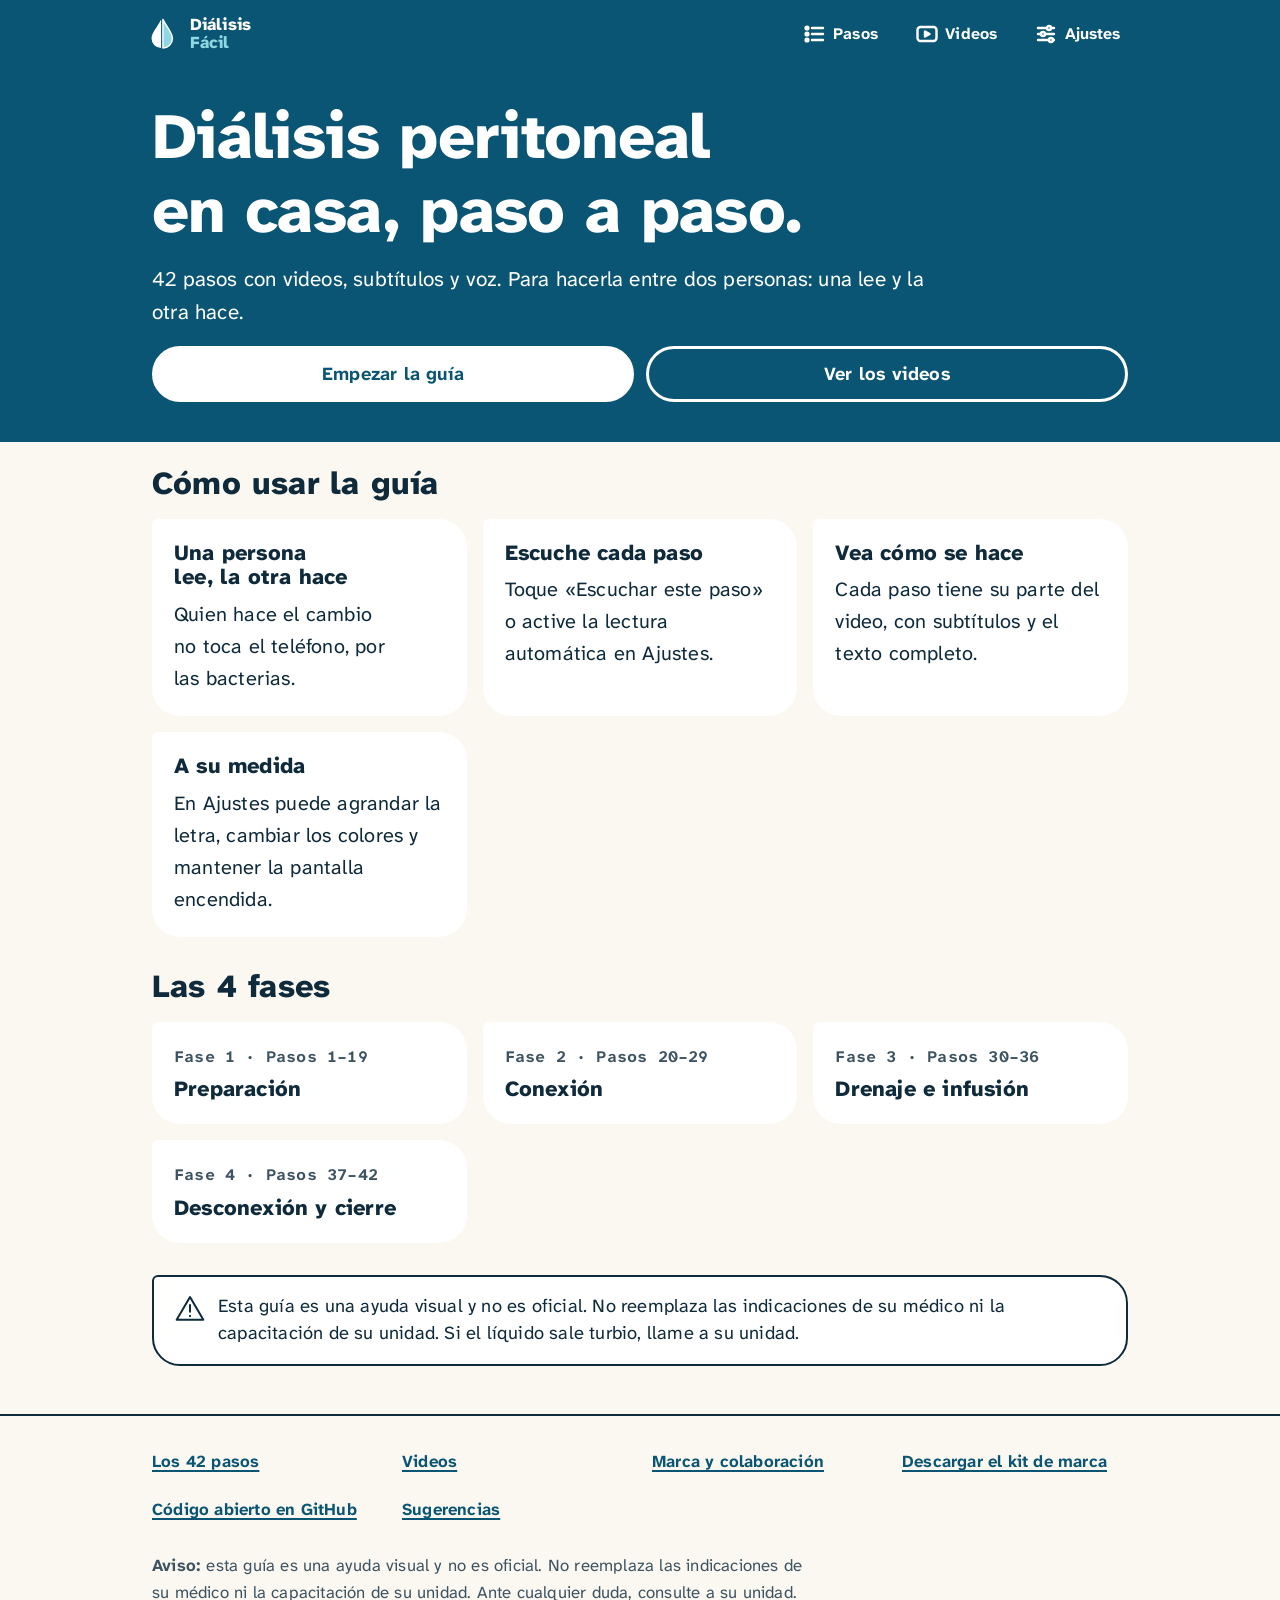
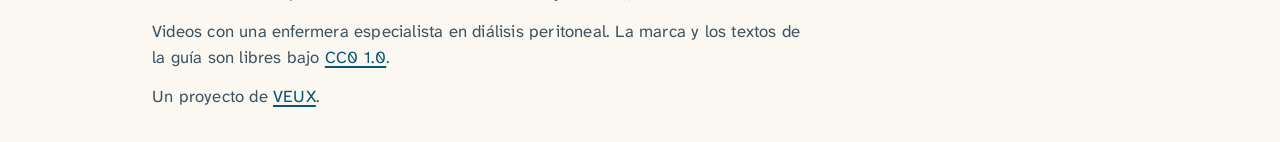
==== commit 65065899: "Rediseño con la nueva marca, 42 pasos, videos y accesibilidad - Página mobile first con la marca Diá" ====
--- a/index.html
+++ b/index.html
@@ -1,1070 +1,183 @@
-<!DOCTYPE html>
-<html lang="es">
+<!doctype html>
+<html lang="es" data-tema="claro">
 <head>
-<meta charset="UTF-8">
-<meta name="viewport" content="width=device-width, initial-scale=1.0">
-<title>Pasos de la Diálisis</title>
-<style>
-  :root{
-    --bg1:       #eef4f7;
-    --bg2:       #dfeaf0;
-    --card:      #ffffff;
-    --texto:     #15212e;
-    --suave:     #51647a;
-    --acento:    #0b6e6e;
-    --acento2:   #0a5f8c;
-    --acento-cl: #e3f2f1;
-    --borde:     #d4dee5;
-    --aviso-bg:  #fff7e6;
-    --aviso-bd:  #e7b84b;
-    --sombra:    0 14px 38px rgba(20,45,70,.14);
-  }
-
-  *{ box-sizing:border-box; }
-  html,body{ margin:0; padding:0; }
-
-  body{
-    font-family: Verdana, "Segoe UI", Tahoma, Arial, sans-serif;
-    background: radial-gradient(1200px 700px at 50% -10%, #ffffff 0%, var(--bg1) 45%, var(--bg2) 100%);
-    color: var(--texto);
-    line-height: 1.5;
-    -webkit-text-size-adjust: 100%;
-    padding: 16px;
-    display:flex;
-    flex-direction:column;
-    align-items:center;
-    min-height:100vh;
-  }
-
-  header{ text-align:center; margin: 8px 0 16px; }
-  header h1{
-    font-size: clamp(26px, 5vw, 42px);
-    margin: 0;
-    color: var(--acento);
-    letter-spacing: .5px;
-    text-shadow: 0 2px 0 rgba(255,255,255,.6);
-  }
-  header p{
-    margin: 6px 0 0;
-    font-size: clamp(15px, 2.4vw, 19px);
-    color: var(--suave);
-  }
-  header sup{ color: var(--aviso-bd); font-weight:bold; }
-
-  .app{ width:100%; max-width: 740px; }
-
-  /* Progreso */
-  .progress-wrap{ margin: 0 4px 14px; }
-  .progress-track{
-    height: 14px; background:#d3e0e7; border-radius:99px; overflow:hidden;
-    box-shadow: inset 0 1px 3px rgba(0,0,0,.12);
-  }
-  .progress-fill{
-    height:100%; width:0%;
-    background: linear-gradient(90deg, var(--acento), var(--acento2));
-    border-radius:99px; transition: width .35s ease;
-  }
-  .progress-text{
-    text-align:center; margin-top:8px;
-    font-size: clamp(16px, 2.6vw, 20px); font-weight:bold; color: var(--suave);
-  }
-
-  /* Carrusel */
-  .viewport{ overflow:hidden; border-radius: 24px; }
-  .track{ display:flex; transition: transform .35s cubic-bezier(.22,.61,.36,1); touch-action: pan-y; }
-  .slide{ flex:0 0 100%; padding: 6px; }
-
-  .card{
-    position:relative;
-    background: var(--card);
-    border-radius: 24px;
-    box-shadow: var(--sombra);
-    border: 1px solid var(--borde);
-    padding: 26px 22px 28px;
-    text-align:center;
-    overflow:hidden;
-  }
-  .card::before{
-    content:""; position:absolute; top:0; left:0; right:0; height:7px;
-    background: linear-gradient(90deg, var(--acento), var(--acento2));
-  }
-
-  .kicker{
-    display:inline-block; margin-top:4px;
-    background: linear-gradient(90deg, var(--acento), var(--acento2));
-    color:#fff; font-size: clamp(17px, 3.2vw, 23px); font-weight:bold;
-    padding: 7px 20px; border-radius: 99px; letter-spacing:1px;
-    box-shadow: 0 6px 14px rgba(11,110,110,.28);
-  }
-
-  .media{
-    margin: 20px auto 16px; width:100%; max-width: 360px; aspect-ratio: 4/3;
-    background: radial-gradient(circle at 50% 35%, #ffffff, var(--acento-cl));
-    border-radius: 20px; border:1px solid var(--borde);
-    display:flex; align-items:center; justify-content:center; overflow:hidden;
-  }
-  .media .photo{ width:100%; height:100%; object-fit:cover; display:none; }
-  .media .vid{ width:100%; height:100%; object-fit:cover; display:none; }
-  .media .icon{
-    width:62%; max-width:210px; color: var(--acento);
-    display:flex; align-items:center; justify-content:center;
-  }
-  .media .icon svg{ width:100%; height:auto; display:block; overflow:visible; }
-
-  .title{
-    font-size: clamp(24px, 4.6vw, 35px); font-weight:bold;
-    margin: 6px 0 12px; color: var(--texto);
-  }
-  .text{
-    font-size: clamp(19px, 3.4vw, 24px); color: var(--texto);
-    margin: 0 auto; max-width: 560px;
-  }
-
-  /* Navegación */
-  .nav{ display:flex; gap: 12px; margin-top: 18px; }
-  .btn{
-    flex:1; font-family:inherit; font-size: clamp(19px, 3.4vw, 24px); font-weight:bold;
-    padding: 18px 14px; border:none; border-radius: 16px;
-    background: linear-gradient(180deg, #0c7a7a, var(--acento));
-    color:#fff; cursor:pointer; box-shadow: 0 6px 0 rgba(8,70,70,.35);
-    transition: transform .08s, filter .15s; user-select:none; -webkit-tap-highlight-color: transparent;
-  }
-  .btn:hover{ filter:brightness(1.08); }
-  .btn:active{ transform: translateY(3px); box-shadow: 0 3px 0 rgba(8,70,70,.35); }
-  .btn:disabled{ background:#b9c6ce; color:#eef3f6; cursor:not-allowed; box-shadow:none; }
-  .btn .flecha{ font-size:1.3em; vertical-align:middle; }
-
-  .hint{ text-align:center; margin-top: 14px; font-size:15px; color: var(--suave); }
-
-  .aviso{
-    margin: 18px auto 6px; max-width: 740px;
-    background: var(--aviso-bg); border:1px solid var(--aviso-bd);
-    border-left: 6px solid var(--aviso-bd);
-    border-radius: 12px; padding: 14px 18px;
-    font-size: clamp(14px, 2.4vw, 16px); color:#6b5114; line-height:1.55;
-  }
-  .aviso b{ color:#8a6309; }
-
-  /* ===== Animaciones de iconos (solo en la tarjeta activa) ===== */
-  .icon svg *{ transform-box: fill-box; transform-origin: center; }
-  .icon svg .pivot{ transform-box: view-box; }
-  .icon svg .a-flow{ stroke-dasharray: 7 7; }
-
-  .slide.active .a-rise   { animation: aRise   2.4s ease-in-out infinite; }
-  .slide.active .a-drop   { animation: aDrop   1.8s ease-in     infinite; }
-  .slide.active .a-beat   { animation: aBeat   1.4s ease-in-out infinite; }
-  .slide.active .a-breath { animation: aBreath 2.6s ease-in-out infinite; }
-  .slide.active .a-swing  { animation: aSwing  2.4s ease-in-out infinite; }
-  .slide.active .a-wipe-down{ animation: aWipeDown 2.4s ease-in-out infinite; }
-  .slide.active .a-wipe-x { animation: aWipeX  1.9s ease-in-out infinite; }
-  .slide.active .a-spin   { animation: aSpin   6s   linear      infinite; }
-  .slide.active .a-lift   { animation: aLift   1.8s ease-in-out infinite; }
-  .slide.active .a-toright{ animation: aToRight 1.8s ease-in-out infinite; }
-  .slide.active .a-toleft { animation: aToLeft  1.8s ease-in-out infinite; }
-  .slide.active .a-fill   { animation: aFill   3s   ease-in-out infinite; transform-origin: center bottom; }
-  .slide.active .a-flow   { animation: aFlow   1.2s linear      infinite; }
-  .slide.active .a-seq    { animation: aSeq    1.8s ease-in-out infinite; }
-
-  /* Entrada del contenido al cambiar de paso */
-  .slide.active .kicker{ animation: up .4s both; }
-  .slide.active .media { animation: up .45s .05s both; }
-  .slide.active .title { animation: up .45s .12s both; }
-  .slide.active .text  { animation: up .45s .20s both; }
-
-  @keyframes up { from{opacity:0; transform: translateY(16px);} to{opacity:1; transform:none;} }
-  @keyframes aRise   { 0%{transform:translateY(8px);opacity:0} 25%{opacity:.9} 100%{transform:translateY(-14px);opacity:0} }
-  @keyframes aDrop   { 0%{transform:translateY(-8px);opacity:0} 20%{opacity:1} 80%{opacity:1} 100%{transform:translateY(16px);opacity:0} }
-  @keyframes aBeat   { 0%,100%{transform:scale(1)} 12%{transform:scale(1.2)} 24%{transform:scale(1)} 36%{transform:scale(1.12)} 50%{transform:scale(1)} }
-  @keyframes aBreath { 0%,100%{transform:scale(1)} 50%{transform:scale(1.07)} }
-  @keyframes aSwing  { 0%,100%{transform:rotate(-8deg)} 50%{transform:rotate(8deg)} }
-  @keyframes aWipeDown{ 0%{transform:translateY(-16px);opacity:0} 12%{opacity:.85} 88%{opacity:.85} 100%{transform:translateY(40px);opacity:0} }
-  @keyframes aWipeX  { 0%,100%{transform:translateX(-12px)} 50%{transform:translateX(12px)} }
-  @keyframes aSpin   { from{transform:rotate(0)} to{transform:rotate(360deg)} }
-  @keyframes aLift   { 0%,100%{transform:translateY(0)} 50%{transform:translateY(-9px)} }
-  @keyframes aToRight{ 0%,100%{transform:translateX(0)} 50%{transform:translateX(9px)} }
-  @keyframes aToLeft { 0%,100%{transform:translateX(0)} 50%{transform:translateX(-9px)} }
-  @keyframes aFill   { 0%{transform:scaleY(.1)} 55%{transform:scaleY(1)} 100%{transform:scaleY(1)} }
-  @keyframes aFlow   { to{ stroke-dashoffset:-28 } }
-  @keyframes aSeq    { 0%,100%{opacity:.15} 50%{opacity:1} }
-
-  /* ===== Accesibilidad: barra de botones ===== */
-  .a11y-bar{
-    display:flex; flex-wrap:wrap; gap:8px; justify-content:center; margin: 0 0 14px;
-  }
-  .a11y-btn{
-    font-family:inherit; font-size: clamp(14px,2.3vw,16px); font-weight:bold;
-    padding:10px 14px; border-radius:12px; cursor:pointer;
-    background:#ffffff; color:var(--acento); border:2px solid var(--acento);
-    display:inline-flex; align-items:center; gap:6px; -webkit-tap-highlight-color:transparent;
-  }
-  .a11y-btn[aria-pressed="true"]{ background:var(--acento); color:#fff; }
-  .a11y-btn:active{ transform:translateY(1px); }
-
-  /* Texto grande */
-  body.grande .title { font-size: clamp(30px,5.6vw,42px); }
-  body.grande .text  { font-size: clamp(23px,4.2vw,30px); }
-  body.grande .btn   { font-size: clamp(22px,4vw,28px); }
-  body.grande .kicker{ font-size: clamp(20px,3.6vw,26px); }
-  body.grande .aviso { font-size: clamp(16px,2.8vw,19px); }
-  body.grande .timer-now{ font-size: clamp(22px,4vw,28px); }
-  body.grande .t-btn { font-size: clamp(20px,3.6vw,26px); }
-
-  /* Alto contraste */
-  body.contraste{
-    --bg1:#000; --bg2:#000; --card:#0c0c0c; --texto:#ffffff; --suave:#ffe600;
-    --acento:#ffe600; --acento2:#36e0ff; --acento-cl:#101010; --borde:#ffffff;
-    --aviso-bg:#1a1400; --aviso-bd:#ffe600;
-    background:#000;
-  }
-  body.contraste header h1{ text-shadow:none; }
-  body.contraste .card{ border:2px solid #fff; }
-  body.contraste .kicker{ color:#000; }
-  body.contraste .btn{ color:#000; }
-  body.contraste .t-btn{ color:#000; }
-  body.contraste .a11y-btn{ background:#000; color:var(--acento); }
-  body.contraste .a11y-btn[aria-pressed="true"]{ background:var(--acento); color:#000; }
-  body.contraste .btn-volver{ background:#000; }
-
-  /* Botón secundario: Volver al inicio */
-  .btn-volver{
-    width:100%; margin-top:12px; font-family:inherit; font-weight:bold;
-    font-size: clamp(17px,3vw,21px); padding:14px; border-radius:14px;
-    background:#fff; color:var(--acento); border:2px solid var(--acento);
-    cursor:pointer; -webkit-tap-highlight-color:transparent;
-  }
-  .btn-volver:active{ transform:translateY(2px); }
-
-  /* Ayuda visual: resaltar el botón Siguiente */
-  #next:not(:disabled){ animation: glow 1.8s ease-in-out infinite; }
-  @keyframes glow{
-    0%,100%{ box-shadow: 0 6px 0 rgba(8,70,70,.35); }
-    50%    { box-shadow: 0 6px 0 rgba(8,70,70,.35), 0 0 0 7px rgba(11,110,110,.22); }
-  }
-
-  /* ===== Cronómetro guiado (paso 12) ===== */
-  .timer{
-    margin-top:20px; padding:18px; border-radius:18px;
-    background: var(--acento-cl); border:2px solid var(--acento);
-    transition: background .15s, transform .15s;
-  }
-  .timer.tick{ background:#bff0d8; transform:scale(1.03); }
-  .timer.done{ background:#d6f5e0; }
-  .timer-now { font-size: clamp(19px,3.6vw,24px); font-weight:bold; color:var(--texto); min-height:1.5em; }
-  .timer-time{ font-size: clamp(50px,13vw,76px); font-weight:bold; color:var(--acento); line-height:1.05; }
-  .timer-time small{ font-size:.28em; color:var(--suave); margin-left:4px; }
-  .timer-bar { height:12px; background:#cfe3df; border-radius:99px; overflow:hidden; margin:8px 0; }
-  .timer-fill{ height:100%; width:0%; background:linear-gradient(90deg,var(--acento),var(--acento2)); transition:width .9s linear; }
-  .timer-sub { font-size: clamp(14px,2.6vw,17px); color:var(--suave); margin-bottom:14px; }
-  .timer-ctrls{ display:flex; gap:10px; }
-  .t-btn{
-    flex:1; font-family:inherit; font-size: clamp(17px,3.2vw,22px); font-weight:bold;
-    padding:14px; border:none; border-radius:14px; cursor:pointer; color:#fff;
-    background:linear-gradient(180deg,#0c7a7a,var(--acento));
-    box-shadow:0 5px 0 rgba(8,70,70,.35); -webkit-tap-highlight-color:transparent;
-  }
-  .t-btn.t-reset{ background:#7c8a96; box-shadow:0 5px 0 rgba(0,0,0,.2); }
-  .t-btn:active{ transform:translateY(3px); box-shadow:none; }
-
-  /* Botón Automático activo */
-  .a11y-btn.on{ background:var(--acento); color:#fff; }
-  body.contraste .a11y-btn.on{ background:var(--acento); color:#000; }
-
-  /* ===== Panel de Ajustes (modal) ===== */
-  .modal-bg{
-    position:fixed; inset:0; z-index:50; background:rgba(0,0,0,.55);
-    display:flex; align-items:flex-start; justify-content:center;
-    padding:20px; overflow:auto;
-  }
-  .modal-bg[hidden]{ display:none; }
-  .modal{
-    background:var(--card); color:var(--texto); border-radius:20px;
-    padding:22px 22px 26px; max-width:560px; width:100%; box-shadow:var(--sombra);
-    border:1px solid var(--borde);
-  }
-  .modal h2{ margin:0 0 8px; color:var(--acento); font-size:clamp(22px,4.4vw,30px); }
-  .set-row{
-    display:flex; flex-wrap:wrap; gap:8px 14px; align-items:center;
-    justify-content:space-between; padding:14px 0; border-bottom:1px solid var(--borde);
-  }
-  .set-label{ font-size:clamp(16px,3vw,19px); font-weight:bold; }
-  .seg{ display:inline-flex; gap:6px; flex-wrap:wrap; }
-  .seg button, .stepper button{
-    font-family:inherit; font-weight:bold; font-size:clamp(15px,2.7vw,18px);
-    padding:10px 14px; border-radius:10px; border:2px solid var(--acento);
-    background:#fff; color:var(--acento); cursor:pointer; -webkit-tap-highlight-color:transparent;
-  }
-  .seg button.active{ background:var(--acento); color:#fff; }
-  .seg button:active, .stepper button:active{ transform:translateY(1px); }
-  .stepper{ display:inline-flex; align-items:center; gap:10px; }
-  .stepper > span{ font-size:clamp(18px,3.4vw,23px); font-weight:bold; }
-  .stepper .unit{ font-size:clamp(13px,2.4vw,16px); color:var(--suave); font-weight:normal; }
-  .stepper button{ width:48px; height:48px; font-size:26px; padding:0; line-height:1; }
-  .modal-close{
-    width:100%; margin-top:18px; font-family:inherit; font-weight:bold;
-    font-size:clamp(18px,3.4vw,22px); padding:16px; border:none; border-radius:14px;
-    background:linear-gradient(180deg,#0c7a7a,var(--acento)); color:#fff; cursor:pointer;
-  }
-  .vsel{
-    font-family:inherit; font-size:clamp(14px,2.6vw,17px); padding:9px 10px;
-    border-radius:10px; border:2px solid var(--acento); background:#fff;
-    color:var(--texto); max-width:200px;
-  }
-  .set-note{
-    font-size:clamp(13px,2.4vw,15px); color:#6b5114; line-height:1.5;
-    background:var(--aviso-bg); border:1px solid var(--aviso-bd);
-    border-radius:10px; padding:10px 12px; margin:10px 0 0;
-  }
-  body.contraste .modal{ border:2px solid #fff; }
-  body.contraste .seg button, body.contraste .stepper button{ background:#000; }
-  body.contraste .seg button.active{ background:var(--acento); color:#000; }
-  body.contraste .modal-close{ color:#000; }
-  body.contraste .vsel{ background:#000; color:#fff; }
-
-  /* ===== Aviso de inicio ===== */
-  .warning-bg{
-    position:fixed; inset:0; z-index:100; background:rgba(10,25,40,.78);
-    display:flex; align-items:center; justify-content:center; padding:20px; overflow:auto;
-  }
-  .warning-bg.hide{ display:none; }
-  .warning{
-    background:#fff; border-radius:22px; max-width:560px; width:100%;
-    padding:26px 24px 28px; box-shadow:var(--sombra); text-align:center;
-    border-top:12px solid var(--aviso-bd);
-  }
-  .warning-ico{ font-size:52px; line-height:1; }
-  .warning h2{ margin:6px 0 14px; color:var(--acento); font-size:clamp(24px,5vw,32px); }
-  .warning p{ font-size:clamp(16px,3.1vw,20px); color:var(--texto); margin:0 0 14px; line-height:1.55; }
-  .warning .w-strong{
-    font-weight:bold; background:var(--aviso-bg); border:1px solid var(--aviso-bd);
-    border-radius:12px; padding:12px 14px; color:#6b5114;
-  }
-  .warning-btn{
-    width:100%; margin-top:6px; font-family:inherit; font-weight:bold;
-    font-size:clamp(19px,3.6vw,24px); padding:18px; border:none; border-radius:16px;
-    background:linear-gradient(180deg,#0c7a7a,var(--acento)); color:#fff; cursor:pointer;
-    box-shadow:0 6px 0 rgba(8,70,70,.35); -webkit-tap-highlight-color:transparent;
-  }
-  .warning-btn:active{ transform:translateY(3px); box-shadow:0 3px 0 rgba(8,70,70,.35); }
-  body.export .warning-bg{ display:none !important; }
-
-  /* ===== Menú principal (elegir Paso a paso / Videos) ===== */
-  .nav.nav-top{ margin-top:0; margin-bottom:14px; }
-
-  .menu-bg{
-    position:fixed; inset:0; z-index:90; background:rgba(10,25,40,.78);
-    display:flex; align-items:center; justify-content:center; padding:20px; overflow:auto;
-  }
-  .menu-bg[hidden]{ display:none; }
-  .menu{
-    background:#fff; border-radius:22px; max-width:560px; width:100%;
-    padding:26px 24px 28px; box-shadow:var(--sombra); text-align:center;
-    border-top:12px solid var(--acento);
-  }
-  .menu h2{ margin:4px 0 6px; color:var(--acento); font-size:clamp(22px,4.6vw,30px); }
-  .menu .menu-lead{ margin:0 0 18px; color:var(--suave); font-size:clamp(15px,2.8vw,18px); }
-  .menu-card{
-    position:relative; width:100%; margin:0 0 14px; font-family:inherit; text-align:left;
-    cursor:pointer; background:var(--card); border:2px solid var(--acento); border-radius:18px;
-    padding:18px; display:flex; align-items:center; gap:16px; -webkit-tap-highlight-color:transparent;
-  }
-  .menu-card:active{ transform:translateY(2px); }
-  .menu-card .menu-ico{ font-size:42px; line-height:1; flex:0 0 auto; }
-  .menu-card .menu-txt{ display:flex; flex-direction:column; }
-  .menu-card .menu-title{ font-size:clamp(20px,4vw,26px); font-weight:bold; color:var(--texto); }
-  .menu-card .menu-sub{ font-size:clamp(14px,2.6vw,17px); color:var(--suave); }
-  .menu-card.menu-soon{ border-color:var(--aviso-bd); }
-  .menu-card .menu-badge{
-    position:absolute; top:-11px; right:14px; background:var(--aviso-bd); color:#5a3f06;
-    font-weight:bold; font-size:clamp(12px,2.2vw,14px); padding:4px 12px; border-radius:99px;
-  }
-
-  /* ===== Pantalla "Próximamente" (Videos) ===== */
-  .soon-bg{
-    position:fixed; inset:0; z-index:95; background:rgba(10,25,40,.85);
-    display:flex; align-items:center; justify-content:center; padding:20px; overflow:auto;
-  }
-  .soon-bg[hidden]{ display:none; }
-  .soon{
-    background:#fff; border-radius:22px; max-width:520px; width:100%;
-    padding:30px 24px; box-shadow:var(--sombra); text-align:center;
-    border-top:12px solid var(--acento);
-  }
-  .soon-ico{ font-size:60px; line-height:1; }
-  .soon h2{ margin:8px 0 12px; color:var(--acento); font-size:clamp(24px,5vw,32px); }
-  .soon-strong{
-    display:inline-block; font-weight:bold; background:var(--aviso-bg);
-    border:1px solid var(--aviso-bd); border-radius:99px; padding:8px 22px;
-    color:#6b5114; font-size:clamp(18px,3.6vw,22px); margin:0 0 16px;
-  }
-  .soon p{ font-size:clamp(15px,3vw,19px); color:var(--texto); line-height:1.55; margin:0 0 14px; }
-
-  body.export .menu-bg, body.export .soon-bg{ display:none !important; }
-
-  body.contraste .menu, body.contraste .soon{ background:#0c0c0c; color:#fff; border-top-color:var(--acento); }
-  body.contraste .menu-card{ background:#000; }
-  body.contraste .menu-card .menu-title{ color:#fff; }
-
-  /* ===== Modo exportar imagen (para el pitch): ?export=1&paso=N ===== */
-  body.export{ padding:28px; }
-  body.export header, body.export .a11y-bar, body.export .progress-wrap,
-  body.export .nav, body.export .btn-volver, body.export .hint, body.export .aviso{ display:none !important; }
-  body.export .app{ min-height:100vh; display:flex; align-items:center; justify-content:center; }
-  body.export .viewport{ overflow:visible; width:100%; }
-  body.export .track{ transform:none !important; display:block; }
-  body.export .slide{ display:none; padding:0; }
-  body.export .slide.active{ display:block; width:100%; }
-  body.export .slide.active *{ animation:none !important; }
-
-  @media (prefers-reduced-motion: reduce){
-    .slide.active *{ animation: none !important; }
-    #next{ animation: none !important; }
-    .track, .progress-fill, .timer-fill, .timer{ transition: none; }
-  }
-  @media (min-width:700px){ .card{ padding: 32px; } }
-</style>
+<meta charset="utf-8">
+<meta name="viewport" content="width=device-width, initial-scale=1, viewport-fit=cover">
+<title>Diálisis Fácil · Diálisis peritoneal en casa, paso a paso</title>
+<meta name="description" content="Guía visual gratuita de 42 pasos, con videos, subtítulos y voz, para hacer la diálisis peritoneal en casa entre dos personas. No reemplaza las indicaciones de su médico.">
+<meta name="theme-color" content="#0A5573">
+<link rel="icon" href="img/favicon.svg" type="image/svg+xml">
+<link rel="apple-touch-icon" href="img/icono-180.png">
+<link rel="manifest" href="manifest.webmanifest">
+<meta property="og:title" content="Diálisis Fácil · Diálisis peritoneal en casa, paso a paso">
+<meta property="og:description" content="Guía visual de 42 pasos con videos, subtítulos y voz.">
+<meta property="og:type" content="website">
+<meta property="og:url" content="https://dialisisfacil.com/">
+<meta property="og:image" content="https://dialisisfacil.com/img/compartir.png">
+<link rel="preconnect" href="https://fonts.googleapis.com">
+<link rel="preconnect" href="https://fonts.gstatic.com" crossorigin>
+<link href="https://fonts.googleapis.com/css2?family=Atkinson+Hyperlegible+Mono:wght@400;700&family=Atkinson+Hyperlegible+Next:wght@400;500;700;800&display=swap" rel="stylesheet">
+<link rel="stylesheet" href="assets/css/app.css">
+<script>
+  // Aplica los ajustes guardados antes de pintar, para que no parpadee.
+  (function () {
+    try {
+      var a = JSON.parse(localStorage.getItem('df-ajustes') || '{}'), r = document.documentElement;
+      var esc = { 1: 1, 2: 1.15, 3: 1.3, 4: 1.5, 5: 1.75 };
+      r.dataset.tema = a.tema || 'auto';
+      if (a.tamano) r.style.setProperty('--escala', esc[a.tamano] || 1);
+      if (a.interlineado === 'amplio') r.style.setProperty('--interlineado', 1.9);
+      if (a.espaciado === 'amplio') { r.style.setProperty('--espaciado', '0.06em'); r.style.setProperty('--palabras', '0.2em'); }
+      if (a.movimiento === 'reducido') r.dataset.movimiento = 'reducido';
+    } catch (e) { document.documentElement.dataset.tema = 'auto'; }
+  })();
+</script>
 </head>
 <body>
+<a class="saltar" href="#principal">Saltar al contenido</a>
 
-  <!-- Aviso de inicio (lo primero que se ve) -->
-  <div class="warning-bg" id="warning">
-    <div class="warning">
-      <div class="warning-ico">⚠️</div>
-      <h2>Antes de empezar</h2>
-      <p class="w-strong">Esta guía es para hacerse <u>acompañado de otra persona</u>, no para uso personal.</p>
-      <p>La idea es que <b>alguien lea y le vaya dictando los pasos</b> al paciente, porque el paciente <b>no debe tocar el celular</b> (por las bacterias). Una persona lee y la otra realiza los pasos. <b>No es para autouso.</b></p>
-      <p>Además, es una <b>guía de ayuda no oficial</b> y <b>solo ilustrativa</b>: no sustituye las indicaciones médicas y no significa que sea lo recomendado para todos los pacientes. <b>Consulta a tu médico antes de usarla.</b></p>
-      <button class="warning-btn" id="warning-ok">Entendido, continuar</button>
+<header class="cabecera">
+  <div class="cabecera__fila">
+    <a class="marca" href="#/" aria-label="Diálisis Fácil, inicio">
+      <span id="logo-cabecera"></span>
+      <span class="marca__nombre" aria-hidden="true"><span>Diálisis</span><span>Fácil</span></span>
+    </a>
+    <nav aria-label="Principal">
+      <a href="#/pasos" data-nav="pasos">
+        <svg viewBox="0 0 24 24" fill="none" stroke="currentColor" stroke-width="2.4" stroke-linecap="round" aria-hidden="true"><path d="M9 6h11M9 12h11M9 18h11"/><circle cx="4" cy="6" r="1.4" fill="currentColor"/><circle cx="4" cy="12" r="1.4" fill="currentColor"/><circle cx="4" cy="18" r="1.4" fill="currentColor"/></svg>
+        Pasos
+      </a>
+      <a href="#/videos" data-nav="videos">
+        <svg viewBox="0 0 24 24" fill="none" stroke="currentColor" stroke-width="2.4" stroke-linejoin="round" aria-hidden="true"><rect x="2.5" y="5" width="19" height="14" rx="3"/><path d="M10 9.5v5l4.5-2.5z" fill="currentColor"/></svg>
+        Videos
+      </a>
+      <button type="button" id="abrir-ajustes" aria-haspopup="dialog">
+        <svg viewBox="0 0 24 24" fill="none" stroke="currentColor" stroke-width="2.4" stroke-linecap="round" aria-hidden="true"><path d="M4 6h9M17 6h3M4 12h3M11 12h9M4 18h11M19 18h1"/><circle cx="15" cy="6" r="2"/><circle cx="9" cy="12" r="2"/><circle cx="17" cy="18" r="2"/></svg>
+        Ajustes
+      </button>
+    </nav>
+  </div>
+  <div class="reloj-global" id="reloj-global" hidden></div>
+</header>
+
+<main id="principal" tabindex="-1"></main>
+
+<footer class="pie">
+  <div class="contenedor">
+    <nav aria-label="Pie de página" class="pie__menu">
+      <ul>
+        <li><a href="#/pasos">Los 42 pasos</a></li>
+        <li><a href="#/videos">Videos</a></li>
+        <li><a href="#/marca">Marca y colaboración</a></li>
+        <li><a href="marca/dialisis-facil-kit-de-marca.zip" download>Descargar el kit de marca</a></li>
+        <li><a href="https://github.com/RenderDeMartes/dialisisfacil">Código abierto en GitHub</a></li>
+        <li><a href="https://veuxweb.com/es/">Sugerencias</a></li>
+      </ul>
+    </nav>
+    <p><b>Aviso:</b> esta guía es una ayuda visual y no es oficial. No reemplaza las indicaciones de su médico ni la capacitación de su unidad. Ante cualquier duda, consulte a su unidad.</p>
+    <p>Videos con una enfermera especialista en diálisis peritoneal. La marca y los textos de la guía son libres bajo <a href="https://creativecommons.org/publicdomain/zero/1.0/deed.es">CC0 1.0</a>.</p>
+    <p>Un proyecto de <a href="https://veuxweb.com/es/">VEUX</a>.</p>
+  </div>
+</footer>
+
+<div id="anuncio" class="oculto" aria-live="polite"></div>
+
+<!-- Antes de empezar -->
+<dialog id="aviso" aria-labelledby="aviso-titulo">
+  <div class="dialogo__cabeza"><h2 id="aviso-titulo">Antes de empezar</h2></div>
+  <div class="dialogo__cuerpo">
+    <div class="nota nota--alerta" role="note">
+      <span data-icono="warn"></span>
+      <p><b>Se hace entre dos personas.</b> Una lee los pasos en voz alta y la otra los hace. Quien hace el cambio no toca el teléfono, por las bacterias.</p>
     </div>
+    <p>Esta guía es una ayuda visual y no es oficial. No reemplaza las indicaciones de su médico ni la capacitación de su unidad. Cada caso es diferente.</p>
+    <p class="texto-2">Puede agrandar la letra, cambiar los colores o activar la voz en <b>Ajustes</b>.</p>
   </div>
+  <form method="dialog" class="dialogo__pie">
+    <button class="btn" value="video" type="submit">Ver el aviso en video</button>
+    <button class="btn btn--lleno" value="ok" type="submit" autofocus>Entendido, continuar</button>
+  </form>
+</dialog>
 
-  <!-- Menú principal: elegir cómo ver la guía -->
-  <div class="menu-bg" id="menu" hidden>
-    <div class="menu">
-      <h2>Diálisis</h2>
-      <p class="menu-lead">¿Cómo quieres ver la guía?</p>
+<!-- Ajustes -->
+<dialog id="ajustes" aria-labelledby="ajustes-titulo">
+  <div class="dialogo__cabeza">
+    <h2 id="ajustes-titulo">Ajustes</h2>
+    <button type="button" class="btn btn--chico" data-cerrar>Cerrar</button>
+  </div>
+  <form class="dialogo__cuerpo" id="form-ajustes">
+    <div class="muestra" aria-hidden="true"><b>Paso 31 · Drenar.</b> Deje salir todo el líquido usado.</div>
 
-      <button class="menu-card" id="go-pasos">
-        <span class="menu-ico">📋</span>
-        <span class="menu-txt">
-          <span class="menu-title">Paso a paso</span>
-          <span class="menu-sub">Instrucciones con dibujos, una por una</span>
-        </span>
-      </button>
+    <fieldset>
+      <legend>Tamaño de la letra</legend>
+      <div class="opciones">
+        <label class="opcion"><input type="radio" name="tamano" value="1"><span>Normal</span></label>
+        <label class="opcion"><input type="radio" name="tamano" value="2"><span>Grande</span></label>
+        <label class="opcion"><input type="radio" name="tamano" value="3"><span>Más grande</span></label>
+        <label class="opcion"><input type="radio" name="tamano" value="4"><span>Muy grande</span></label>
+        <label class="opcion"><input type="radio" name="tamano" value="5"><span>Enorme</span></label>
+      </div>
+    </fieldset>
 
-      <button class="menu-card menu-soon" id="go-videos">
-        <span class="menu-badge">Próximamente</span>
-        <span class="menu-ico">🎬</span>
-        <span class="menu-txt">
-          <span class="menu-title">Videos</span>
-          <span class="menu-sub">Disponible más adelante</span>
-        </span>
-      </button>
-    </div>
+    <fieldset>
+      <legend>Colores</legend>
+      <div class="opciones">
+        <label class="opcion"><input type="radio" name="tema" value="auto"><span>Como el teléfono</span></label>
+        <label class="opcion"><input type="radio" name="tema" value="claro"><span>Claro</span></label>
+        <label class="opcion"><input type="radio" name="tema" value="oscuro"><span>Oscuro</span></label>
+        <label class="opcion"><input type="radio" name="tema" value="contraste"><span>Alto contraste</span></label>
+      </div>
+    </fieldset>
+
+    <fieldset>
+      <legend>Lectura</legend>
+      <label class="interruptor">Más espacio entre líneas <input type="checkbox" name="interlineado" value="amplio"></label>
+      <label class="interruptor">Más espacio entre letras y palabras <input type="checkbox" name="espaciado" value="amplio"></label>
+      <label class="interruptor">Menos movimiento en pantalla <input type="checkbox" name="movimiento" value="reducido"></label>
+    </fieldset>
+
+    <fieldset>
+      <legend>Voz</legend>
+      <label class="interruptor">Leer cada paso en voz alta al llegar <input type="checkbox" name="leerAuto" value="si"></label>
+      <label class="interruptor">Avisos con voz y sonido en los cronómetros <input type="checkbox" name="avisosReloj" value="si"></label>
+      <label for="velocidad">Velocidad de la voz: <b id="velocidad-valor">1</b></label>
+      <input type="range" id="velocidad" name="velocidad" min="0.6" max="1.4" step="0.1">
+      <label for="voz">Voz</label>
+      <select id="voz" name="voz"><option value="">Automática (español)</option></select>
+      <button type="button" class="btn btn--chico" id="probar-voz">Probar la voz</button>
+      <p class="ayuda" id="sin-voz" hidden>Este navegador no tiene voz en español. Pruebe con Chrome, Edge o Safari actualizados.</p>
+    </fieldset>
+
+    <fieldset>
+      <legend>Videos</legend>
+      <label class="interruptor">Mostrar subtítulos <input type="checkbox" name="subtitulos" value="si"></label>
+      <div class="opciones" role="radiogroup" aria-label="Tamaño de los subtítulos">
+        <label class="opcion"><input type="radio" name="tamanoSubs" value="1"><span>Subtítulos normales</span></label>
+        <label class="opcion"><input type="radio" name="tamanoSubs" value="1.4"><span>Subtítulos grandes</span></label>
+        <label class="opcion"><input type="radio" name="tamanoSubs" value="1.8"><span>Subtítulos enormes</span></label>
+      </div>
+      <div class="opciones" role="radiogroup" aria-label="Calidad del video">
+        <label class="opcion"><input type="radio" name="calidad" value="1080"><span>Alta calidad (1080p)</span></label>
+        <label class="opcion"><input type="radio" name="calidad" value="720"><span>Ahorro de datos (720p)</span></label>
+      </div>
+    </fieldset>
+
+    <fieldset>
+      <legend>Pantalla</legend>
+      <label class="interruptor">Mantener la pantalla encendida durante la guía <input type="checkbox" name="pantalla" value="si"></label>
+      <p class="ayuda">Así el teléfono no se apaga mientras espera el drenaje.</p>
+    </fieldset>
+
+    <p class="ayuda">Los ajustes se guardan solo en este teléfono o computadora. No usamos cookies ni enviamos sus datos.</p>
+  </form>
+  <div class="dialogo__pie">
+    <button type="button" class="btn" id="restablecer">Volver a lo normal</button>
+    <button type="button" class="btn btn--lleno" data-cerrar>Listo</button>
   </div>
+</dialog>
 
-  <!-- Pantalla Videos: próximamente -->
-  <div class="soon-bg" id="videos" hidden>
-    <div class="soon">
-      <div class="soon-ico">🎬</div>
-      <h2>Videos</h2>
-      <p class="soon-strong">Próximamente</p>
-      <p>Esta sección estará disponible más adelante. Por ahora puedes usar la guía <b>paso a paso</b>.</p>
-      <button class="warning-btn" id="videos-back">← Volver al menú</button>
-    </div>
-  </div>
-
-  <header>
-    <h1>Pasos de la Diálisis</h1>
-    <p>Guía visual<sup>*</sup> &middot; usa los botones o desliza con el dedo</p>
-  </header>
-
-  <div class="app" id="app">
-
-    <div class="nav nav-top">
-      <button class="btn" id="prev"><span class="flecha">◀</span> Anterior</button>
-      <button class="btn" id="next">Siguiente <span class="flecha">▶</span></button>
-    </div>
-
-    <div class="progress-wrap">
-      <div class="progress-track"><div class="progress-fill" id="fill"></div></div>
-      <div class="progress-text" id="ptext">Paso 1 de 40</div>
-    </div>
-
-    <div class="viewport" id="viewport">
-      <div class="track" id="track"></div>
-    </div>
-
-    <button class="btn-volver" id="volver">↺ Volver al menú</button>
-
-    <p class="hint">También puedes usar las flechas ◀ ▶ del teclado</p>
-
-    <p class="aviso">
-      <b>* Aviso importante:</b> Esta guía es <b>solo ilustrativa</b> y una ayuda visual.
-      No sustituye las indicaciones médicas y <b>no significa que sea lo recomendado para todos los pacientes</b>.
-      Cada caso es diferente: ante cualquier duda, consulta siempre a tu doctor.
-    </p>
-  </div>
-
-<script>
-/* =========================================================
-   ICONOS ANIMADOS (SVG). Se reemplazan solos cuando pongas
-   las imágenes reales en la carpeta  img/  con estos nombres:
-   img/paso00.png, img/paso01.png, ... img/paso26.png
-   ========================================================= */
-const S = '<svg viewBox="0 0 100 100" fill="none" stroke="currentColor" stroke-width="5" stroke-linecap="round" stroke-linejoin="round">';
-const E = '</svg>';
-
-const I = {
-  calentar: S+'<rect x="34" y="44" width="32" height="40" rx="6"/><path d="M45 44v-6h10v6"/><line x1="50" y1="84" x2="50" y2="90"/>'+
-    '<path class="a-rise" d="M40 18q-6 6 0 12q6 6 0 12"/>'+
-    '<path class="a-rise" style="animation-delay:.5s" d="M50 14q-6 6 0 12q6 6 0 12"/>'+
-    '<path class="a-rise" style="animation-delay:1s" d="M60 18q-6 6 0 12q6 6 0 12"/>'+E,
-
-  mascara: S+'<g class="a-breath"><path d="M22 40h56v16q0 16-28 22q-28-6-28-22z"/><line x1="22" y1="46" x2="78" y2="46"/><line x1="22" y1="54" x2="78" y2="54"/><path d="M22 42l-10-6"/><path d="M78 42l10-6"/><path d="M22 56l-10 6"/><path d="M78 56l10 6"/></g>'+E,
-
-  presion: S+'<path class="a-beat" d="M50 80C24 60 24 34 40 32c7-1 10 6 10 8 0-2 3-9 10-8 16 2 16 28-10 48z"/><path d="M28 54h10l4-10 6 18 4-8h12"/>'+E,
-
-  manos1: S+'<path d="M28 66q22 16 44 0"/><path d="M32 66V52M42 66V44M50 66V42M58 66V44M68 66V52"/>'+
-    '<circle class="a-drop" cx="40" cy="28" r="2.6" fill="currentColor"/>'+
-    '<circle class="a-drop" style="animation-delay:.5s" cx="50" cy="24" r="2.6" fill="currentColor"/>'+
-    '<circle class="a-drop" style="animation-delay:1s" cx="60" cy="28" r="2.6" fill="currentColor"/>'+E,
-
-  botella: S+'<path d="M42 18h16v10l6 10v40a6 6 0 0 1-6 6H42a6 6 0 0 1-6-6V38l6-10z"/>'+
-    '<rect class="a-wipe-down" x="38" y="30" width="24" height="7" rx="3" fill="currentColor" opacity=".45" stroke="none"/>'+
-    '<circle class="a-drop" style="animation-delay:1s" cx="50" cy="86" r="2.6" fill="currentColor"/>'+E,
-
-  manos2: S+'<path d="M26 64q24 18 48 0"/><path d="M30 64V50M40 64V42M50 64V40M60 64V42M70 64V50"/>'+
-    '<circle class="a-rise" cx="38" cy="36" r="4"/>'+
-    '<circle class="a-rise" style="animation-delay:.6s" cx="50" cy="32" r="5"/>'+
-    '<circle class="a-rise" style="animation-delay:1.1s" cx="62" cy="36" r="4"/>'+E,
-
-  mesa: S+'<rect x="22" y="46" width="56" height="12" rx="3"/><line x1="28" y1="58" x2="28" y2="80"/><line x1="72" y1="58" x2="72" y2="80"/>'+
-    '<rect class="a-wipe-x" x="42" y="34" width="16" height="8" rx="2" fill="currentColor" opacity=".5" stroke="none"/>'+E,
-
-  gancho: S+'<g class="a-swing"><path d="M50 22v26a14 14 0 1 1-14 14"/><circle cx="50" cy="20" r="4"/></g>'+E,
-
-  tapon: S+'<g class="a-breath"><rect x="40" y="40" width="20" height="36" rx="4"/><rect x="36" y="28" width="28" height="14" rx="4"/><line x1="50" y1="48" x2="50" y2="68"/></g>'+E,
-
-  bolsa: S+'<path d="M36 22h28v44a8 8 0 0 1-8 8H44a8 8 0 0 1-8-8z"/><line x1="44" y1="18" x2="44" y2="22"/><line x1="56" y1="18" x2="56" y2="22"/><line x1="50" y1="74" x2="50" y2="78"/>'+
-    '<circle class="a-drop" cx="50" cy="84" r="3" fill="currentColor"/>'+E,
-
-  organizador: S+'<g class="a-breath"><rect x="22" y="36" width="56" height="34" rx="5"/><line x1="40" y1="36" x2="40" y2="70"/><line x1="60" y1="36" x2="60" y2="70"/></g>'+E,
-
-  cateter: S+'<rect x="40" y="20" width="20" height="16" rx="3"/><path class="a-flow" d="M50 36v14q0 8-8 10l-8 4q-8 4-8 12"/><circle cx="26" cy="80" r="4"/>'+E,
-
-  reloj: S+'<circle cx="50" cy="50" r="26"/><g class="a-spin pivot" style="transform-origin:50px 50px"><line x1="50" y1="50" x2="50" y2="34"/><line x1="50" y1="50" x2="62" y2="58"/></g>'+E,
-
-  servilleta: S+'<g class="a-breath"><rect x="28" y="28" width="44" height="44" rx="3"/><line x1="50" y1="28" x2="50" y2="72"/><line x1="28" y1="50" x2="72" y2="50"/></g>'+E,
-
-  abrirtapon: S+'<rect x="40" y="46" width="20" height="30" rx="4"/><rect class="a-lift" x="36" y="24" width="28" height="12" rx="4"/>'+E,
-
-  colgar: S+'<line x1="30" y1="16" x2="70" y2="16"/><g class="a-swing"><line x1="50" y1="16" x2="50" y2="26"/><path d="M40 26h20v34a8 8 0 0 1-8 8h-4a8 8 0 0 1-8-8z"/><line x1="50" y1="68" x2="50" y2="80"/></g>'+E,
-
-  cateterorg: S+'<rect x="22" y="58" width="56" height="22" rx="4"/><path class="a-flow" d="M50 58V40q0-10-10-12"/><circle cx="38" cy="26" r="4"/>'+E,
-
-  gota: S+'<path class="a-drop" d="M50 22c10 14 18 22 18 32a18 18 0 1 1-36 0c0-10 8-18 18-32z" fill="currentColor" stroke="none"/>'+E,
-
-  conectar: S+'<g class="a-toright"><line x1="14" y1="50" x2="40" y2="50"/><rect x="40" y="42" width="9" height="16" rx="2"/></g>'+
-    '<g class="a-toleft"><rect x="51" y="42" width="9" height="16" rx="2"/><line x1="60" y1="50" x2="86" y2="50"/></g>'+E,
-
-  prensaabrir: S+'<line x1="20" y1="50" x2="80" y2="50"/><path class="a-toleft" d="M38 38l-8 12 8 12"/><path class="a-toright" d="M62 38l8 12-8 12"/>'+E,
-
-  drenar: S+'<line x1="50" y1="18" x2="50" y2="40"/><path d="M42 40h16l-2 6H44z"/>'+
-    '<circle class="a-drop" cx="50" cy="52" r="3" fill="currentColor"/>'+
-    '<circle class="a-drop" style="animation-delay:.8s" cx="50" cy="52" r="3" fill="currentColor"/>'+
-    '<path d="M30 70h40v8a6 6 0 0 1-6 6H36a6 6 0 0 1-6-6z"/>'+E,
-
-  contar5: S+'<circle cx="50" cy="50" r="26"/><text class="a-beat" x="50" y="62" font-size="30" font-family="Verdana" font-weight="bold" text-anchor="middle" stroke="none" fill="currentColor">5</text>'+E,
-
-  secuencia: S+'<circle cx="26" cy="50" r="11"/><circle class="a-seq" cx="26" cy="50" r="6" fill="currentColor" stroke="none"/>'+
-    '<circle cx="50" cy="50" r="11"/><circle class="a-seq" style="animation-delay:.6s" cx="50" cy="50" r="6" fill="currentColor" stroke="none"/>'+
-    '<circle cx="74" cy="50" r="11"/><circle class="a-seq" style="animation-delay:1.2s" cx="74" cy="50" r="6" fill="currentColor" stroke="none"/>'+E,
-
-  limpioentra: S+'<path d="M40 22h20v40a10 10 0 0 1-20 0z"/><line x1="50" y1="62" x2="50" y2="70"/>'+
-    '<circle class="a-drop" cx="50" cy="74" r="3" fill="currentColor"/>'+
-    '<path d="M32 86h36"/>'+E,
-
-  prensacerrar: S+'<line x1="20" y1="50" x2="80" y2="50"/><path class="a-toright" d="M34 40v20"/><path class="a-toleft" d="M66 40v20"/><circle cx="32" cy="50" r="2.6" fill="currentColor"/><circle cx="68" cy="50" r="2.6" fill="currentColor"/>'+E,
-
-  desconectar: S+'<g class="a-toleft"><line x1="12" y1="50" x2="34" y2="50"/><rect x="34" y="42" width="9" height="16" rx="2"/></g>'+
-    '<g class="a-toright"><rect x="57" y="42" width="9" height="16" rx="2"/><line x1="66" y1="50" x2="88" y2="50"/></g>'+
-    '<path class="a-drop" d="M50 28l-3 5h6z" fill="currentColor" stroke="none"/>'+E,
-
-  medir: S+'<path d="M34 36h22l-4 38a6 6 0 0 1-6 6h-2a6 6 0 0 1-6-6z"/>'+
-    '<rect class="a-fill" x="37" y="52" width="14" height="26" fill="currentColor" opacity=".5" stroke="none"/>'+
-    '<rect x="58" y="34" width="22" height="30" rx="3"/><line x1="63" y1="44" x2="75" y2="44"/><line x1="63" y1="52" x2="75" y2="52"/>'+E,
-
-  secar: S+'<path d="M30 30h40v28a6 6 0 0 1-6 6H36a6 6 0 0 1-6-6z"/>'+
-    '<line x1="38" y1="64" x2="38" y2="72"/><line x1="50" y1="64" x2="50" y2="74"/><line x1="62" y1="64" x2="62" y2="72"/>'+
-    '<path class="a-wipe-x" d="M42 44h16"/>'+E,
-
-  rezo: S+'<path d="M47 78V42c0-9-7-15-9-23 5 0 9 5 9 12v47z"/><path d="M53 78V42c0-9 7-15 9-23-5 0-9 5-9 12v47z"/>'+
-    '<line x1="40" y1="78" x2="60" y2="78"/>'+E,
-
-  basura: S+'<path d="M33 36h34l-3 40a6 6 0 0 1-6 6H42a6 6 0 0 1-6-6z"/><line x1="28" y1="36" x2="72" y2="36"/>'+
-    '<path d="M42 36v-5h16v5"/>'+
-    '<line x1="44" y1="46" x2="45" y2="74"/><line x1="50" y1="46" x2="50" y2="74"/><line x1="56" y1="46" x2="55" y2="74"/>'+E
-};
-
-/* =========================================================
-   PASOS
-   ========================================================= */
-const pasos = [
-  { t:"Calentar la bolsa", i:I.calentar,
-    x:"Una hora antes de empezar, pon a calentar la bolsa con el reloj hacia abajo, para que esté a la temperatura del cuerpo. Nunca uses la bolsa fría." },
-  { t:"Pelo recogido y mascarilla", i:I.mascara,
-    x:"Recógete el pelo y ponte la mascarilla (cubrebocas)." },
-  { t:"Limpiar la manija del lavabo", i:I.mesa,
-    x:"Antes del lavado de manos, con una servilleta o papel y alcohol, limpia la manija o llave del lugar donde te vas a lavar las manos." },
-  { t:"Lavado de manos sencillo", i:I.manos1,
-    x:"Lávate las manos de forma sencilla con agua y jabón. No sacudas las manos." },
-  { t:"Limpiar la botella de alcohol", i:I.botella,
-    x:"Con una servilleta doblada a la mitad y alcohol, limpia la botella de alcohol." },
-  { t:"Lavado de manos completo", i:I.manos2,
-    x:"Primero mójate hasta el codo. Luego lava en orden: palmas, dorsos, entre los dedos por abajo, entre los dedos por arriba, los dedos uno por uno, las uñas, las yemas una por una, y el brazo hasta el codo con movimiento circular." },
-  { t:"Secar manos y brazos", i:I.secar,
-    x:"Seca primero una mano completa (palma, dorso y entre los dedos) y luego ese brazo, de la muñeca al codo. Después haz lo mismo con la otra mano y el otro brazo." },
-  { t:"Limpiar la mesa", i:I.mesa,
-    x:"Con una servilleta doblada en 4 y alcohol: limpia arriba con un lado, dale vuelta y limpia el centro, ábrela y limpia abajo, y dale vuelta para limpiar el borde." },
-  { t:"Limpiar el gigante", i:I.gancho,
-    x:"Igual, con la servilleta doblada en 4: limpia un lado arriba, dale vuelta para el tubo, ábrela y limpia el resto del tubo." },
-  { t:"Limpiar el tapón de yodo", i:I.tapon,
-    x:"Échale alcohol al tapón de yodo y sécalo con una servilleta. Déjalo en la esquina de la mesa." },
-  { t:"Limpiar la bolsa de suero", i:I.bolsa,
-    x:"Con servilleta a la mitad y alcohol: agarra la bolsa de arriba y límpiala de arriba hacia abajo. No la agarres de abajo. Ponla en la mesa y limpia la parte de arriba, de donde la agarraste." },
-  { t:"Lavar el organizador", i:I.organizador,
-    x:"Lava el organizador con agua y jabón. Asegúrate de que las «orejas» queden hacia afuera. Sécalo con toallas y colócalo con el círculo viendo hacia el paciente, bien en la orilla." },
-  { t:"Limpiar el catéter", i:I.cateter,
-    x:"Con servilleta con alcohol doblada en 4: agarra el tubo azul (cerca del paciente) con una mano y, con la otra, límpialo de arriba hacia abajo con fuerza. Luego agarra el tubo cerca del tapón y limpia bien el tapón." },
-  { t:"Envolver el tapón", i:I.servilleta,
-    x:"Envuelve el tapón en una servilleta y déjalo encima de la ropa del paciente." },
-  { t:"Limpiar la botella de alcohol otra vez", i:I.botella,
-    x:"Limpia de nuevo la botella de alcohol, de arriba hacia abajo, para volver a ponerla en la mesa." },
-  { t:"Lavado de manos guiado", i:I.reloj, timer:true,
-    x:"Mójate primero hasta el codo. Luego lava 30 segundos cada parte: palmas, dorsos, entre los dedos por el frente, entre los dedos por el dorso, los dedos de cada mano, las uñas, las yemas, y el brazo de cada lado hasta el codo. Usa el cronómetro: cambia de color cada 30 segundos." },
-  { t:"Secar después del lavado", i:I.secar,
-    x:"Para escurrir, sube las manos y deja escurrir; no las muevas. Seca bien una mano, luego ese brazo, después la otra mano y por último el otro brazo." },
-  { t:"Tomar la servilleta (posición de rezo)", i:I.rezo,
-    x:"Agarra la servilleta y mantén las manos juntas (como rezando) para no contaminarlas." },
-  { t:"Abrir el tapón del yodo", i:I.abrirtapon,
-    x:"Abre el tapón del yodo y conéctalo en el organizador, con la parte café hacia adentro." },
-  { t:"Abrir y colgar la bolsa", i:I.colgar,
-    x:"Abre la bolsa jalando hacia abajo con fuerza. Agárrala bien de la manguera para que no se caiga. Ponla en la mesa con el reloj hacia el paciente y viendo hacia arriba. Cuélgala con cuidado, sin dejar caer nada." },
-  { t:"Colocar el reloj en el organizador", i:I.organizador,
-    x:"Estira todo y pon el reloj en el organizador, con lo amarillo hacia el frente y las mangueras a los lados." },
-  { t:"Bolsa de residuos al piso", i:I.drenar,
-    x:"Estira la bolsa de residuos y ponla en el piso." },
-  { t:"Conectar el catéter al organizador", i:I.cateterorg,
-    x:"Agarra la punta del catéter sin tocar la servilleta, deja caer la servilleta y conéctalo al organizador." },
-  { t:"Ponerse alcohol", i:I.gota,
-    x:"Ponte alcohol en las manos." },
-  { t:"Desenroscar amarillo y catéter", i:I.desconectar,
-    x:"Al mismo tiempo, desenrosca lo amarillo y el catéter ya conectado." },
-  { t:"Colocar el catéter", i:I.conectar,
-    x:"Pon el catéter donde estaba lo amarillo." },
-  { t:"Retirar el catéter viejo", i:I.desconectar,
-    x:"Con lo amarillo, retira el catéter viejo." },
-  { t:"Abrir la prensa para drenar", i:I.prensaabrir,
-    x:"Abre la prensa del tubo para retirar el líquido. Mueve la prensa en el tubo un poco hacia el organizador o hacia arriba para que salga el líquido." },
-  { t:"Drenar el líquido (esperar)", i:I.drenar, wait:true,
-    x:"Abre la prensa para que empiece a salir el líquido. Espera a que salga todo y cierra la prensa al terminar. Este paso tarda varios minutos." },
-  { t:"Sacar el aire de la bolsa", i:I.contar5,
-    x:"Saca el aire de la bolsa: pasa al 2 y cuenta hasta 5." },
-  { t:"Pasar las bolitas en orden", i:I.secuencia,
-    x:"Pasa a la bolita blanca. Despacio a la media luna. Despacio a la tercera opción." },
-  { t:"Dejar entrar el líquido limpio (esperar)", i:I.limpioentra, wait:true,
-    x:"Abre la prensa blanca del catéter; el líquido empieza a entrar al peritoneo. Este paso tarda varios minutos." },
-  { t:"Mantener la servilleta hasta el vacío", i:I.rezo,
-    x:"Mantén las manos con la servilleta (posición de rezo) hasta que la bolsa dé el vacío (se termine)." },
-  { t:"Cerrar la prensa", i:I.prensacerrar,
-    x:"Cierra la prensa. Pasa el reloj por las 4 bolitas hasta la última bolita." },
-  { t:"Ponerse alcohol", i:I.gota,
-    x:"Ponte alcohol en las manos." },
-  { t:"Desenroscar el yodo nuevo y el catéter", i:I.desconectar,
-    x:"Desenrosca un poco el yodo nuevo y luego, al mismo tiempo, desenrosca el yodo y el catéter." },
-  { t:"Conectar al yodo nuevo", i:I.conectar,
-    x:"Mete el tubo del catéter en el yodo nuevo. Enrosca bien y entrégaselo al paciente." },
-  { t:"Tubo blanco al organizador", i:I.cateterorg,
-    x:"Pon el tubo blanco en el centro del organizador." },
-  { t:"Medir y anotar", i:I.medir,
-    x:"Mide el líquido desechado: corta la bolsa y mídelo. Si hay espuma, muévela para quitarla. Vacía el líquido en el servicio sanitario. Anota cuánto salió (idealmente 2 L de la bolsa pasada)." },
-  { t:"Recoger y lavarse las manos", i:I.basura,
-    x:"Recoge la basura del lugar y lávate las manos." }
-];
-
-/* =========================================================
-   RENDER
-   ========================================================= */
-const TIMER_HTML =
-  '<div class="timer" id="timer">'+
-    '<div class="timer-now" id="t-now">Listo para empezar</div>'+
-    '<div class="timer-time" id="t-time">5:30</div>'+
-    '<div class="timer-bar"><div class="timer-fill" id="t-fill"></div></div>'+
-    '<div class="timer-sub" id="t-sub">Lavado guiado por partes</div>'+
-    '<div class="timer-ctrls">'+
-      '<button class="t-btn" id="t-start">▶ Iniciar</button>'+
-      '<button class="t-btn t-reset" id="t-reset">↺ Reiniciar</button>'+
-    '</div>'+
-  '</div>';
-
-const WAIT_HTML =
-  '<div class="timer wait">'+
-    '<div class="timer-now t-wnow">Listo para empezar</div>'+
-    '<div class="timer-time t-wtime">20:00</div>'+
-    '<div class="timer-bar"><div class="timer-fill t-wfill"></div></div>'+
-    '<div class="timer-sub t-wsub">Este paso tarda. Mantente conectado.</div>'+
-    '<div class="timer-ctrls">'+
-      '<button class="t-btn t-wstart">▶ Iniciar</button>'+
-      '<button class="t-btn t-reset t-wreset">↺ Reiniciar</button>'+
-    '</div>'+
-  '</div>';
-
-const track = document.getElementById('track');
-pasos.forEach((p, idx) => {
-  const num = String(idx).padStart(2,'0');
-  const slide = document.createElement('div');
-  slide.className = 'slide';
-  slide.innerHTML =
-    '<div class="card">'+
-      '<span class="kicker">PASO '+(idx+1)+'</span>'+
-      '<div class="media">'+
-        '<video class="vid" muted playsinline loop preload="none" data-src="vid/paso'+num+'.mp4"></video>'+
-        '<img class="photo" alt="" data-src="img/paso'+num+'.png">'+
-        '<div class="icon">'+p.i+'</div>'+
-      '</div>'+
-      '<div class="title">'+p.t+'</div>'+
-      '<p class="text">'+p.x+'</p>'+
-      (p.timer ? TIMER_HTML : '')+
-      (p.wait ? WAIT_HTML : '')+
-    '</div>';
-  track.appendChild(slide);
-});
-const slides = Array.from(track.children);
-
-/* =========================================================
-   NAVEGACIÓN
-   ========================================================= */
-const total = pasos.length;
-let i = 0;
-const fill  = document.getElementById('fill');
-const ptext = document.getElementById('ptext');
-const prev  = document.getElementById('prev');
-const next  = document.getElementById('next');
-
-function render(){
-  track.style.transform = 'translateX(-'+(i*100)+'%)';
-  fill.style.width = ((i+1)/total*100)+'%';
-  ptext.textContent = 'Paso '+(i+1)+' de '+total;
-  prev.disabled = (i === 0);
-  next.disabled = (i === total-1);
-  slides.forEach((s,k)=> s.classList.toggle('active', k===i));
-  afterRender();
-}
-function go(d){
-  const nuevo = i + d;
-  if(nuevo < 0 || nuevo >= total) return;
-  i = nuevo;
-  render();
-}
-
-prev.addEventListener('click', ()=>go(-1));
-next.addEventListener('click', ()=>go(1));
-
-document.addEventListener('keydown', e=>{
-  if(e.key === 'ArrowLeft')  go(-1);
-  if(e.key === 'ArrowRight') go(1);
-});
-
-/* Deslizar con el dedo */
-let x0 = null;
-const vp = document.getElementById('viewport');
-vp.addEventListener('touchstart', e=>{ x0 = e.touches[0].clientX; }, {passive:true});
-vp.addEventListener('touchend', e=>{
-  if(x0 === null) return;
-  const dx = e.changedTouches[0].clientX - x0;
-  if(Math.abs(dx) > 45){ go(dx < 0 ? 1 : -1); }
-  x0 = null;
-});
-
-/* =========================================================
-   CONFIGURACIÓN FIJA (sin panel de ajustes)
-   ========================================================= */
-const displayMode = 'iconos';   // 'iconos' o 'video'
-const WAIT_MIN = 20;            // minutos de las esperas (drenar / llenar)
-
-/* =========================================================
-   CRONÓMETRO DE LAVADO DE 5 MIN (cambia de color cada 30 seg)
-   ========================================================= */
-const wash = [
-  { n:"Mójate las manos hasta el codo",       s:30 },
-  { n:"Frota las PALMAS",                      s:30 },
-  { n:"Frota los DORSOS",                      s:30 },
-  { n:"ENTRE LOS DEDOS · por el frente",       s:30 },
-  { n:"ENTRE LOS DEDOS · por el dorso",        s:30 },
-  { n:"Los DEDOS · mano derecha",              s:30 },
-  { n:"Los DEDOS · mano izquierda",            s:30 },
-  { n:"Las UÑAS · las dos manos",              s:30 },
-  { n:"Las YEMAS · dedo por dedo",             s:30 },
-  { n:"Brazo derecho · de la muñeca al codo",  s:30 },
-  { n:"Brazo izquierdo · de la muñeca al codo",s:30 }
-];
-const WASH_COLORS = ['#e3f2f1','#dfeefc','#fce9cf','#e6f6dd','#fbe3ec','#e2f3fb','#efe6fb','#fff0d6','#d8f3e8','#f0e8df','#dcefe6'];
-const washTotal = wash.reduce((a,b)=>a+b.s, 0);
-const tState = { running:false, elapsed:0, seg:0, segLeft:wash[0].s, id:null };
-let els = null, actx = null;
-
-function fmt(s){ const m = Math.floor(s/60), x = s%60; return m + ':' + String(x).padStart(2,'0'); }
-function beep(freq, dur){
-  try{
-    actx = actx || new (window.AudioContext || window.webkitAudioContext)();
-    const o = actx.createOscillator(), g = actx.createGain();
-    o.type = 'sine'; o.frequency.value = freq;
-    o.connect(g); g.connect(actx.destination);
-    g.gain.setValueAtTime(0.0001, actx.currentTime);
-    g.gain.exponentialRampToValueAtTime(0.25, actx.currentTime + 0.01);
-    g.gain.exponentialRampToValueAtTime(0.0001, actx.currentTime + dur/1000);
-    o.start(); o.stop(actx.currentTime + dur/1000 + 0.02);
-  }catch(e){}
-}
-function updateTimerUI(reset){
-  if(!els) return;
-  els.now.textContent  = reset ? 'Listo para empezar' : wash[tState.seg].n;
-  els.time.textContent = fmt(reset ? washTotal : (washTotal - tState.elapsed));
-  els.fill.style.width = (tState.elapsed / washTotal * 100) + '%';
-  els.sub.textContent  = reset
-    ? ('Lavado guiado (' + fmt(washTotal) + ') · cambia de color cada 30 seg')
-    : ('Parte ' + (tState.seg+1) + ' de ' + wash.length + ' · cambia de color cada 30 seg');
-}
-function washPhase(idx){
-  if(els){
-    els.box.style.background = WASH_COLORS[idx % WASH_COLORS.length];
-    els.box.classList.add('tick'); setTimeout(()=>els.box.classList.remove('tick'), 400);
-  }
-  beep(880, 140);
-  if(navigator.vibrate) navigator.vibrate(140);
-}
-function timerStep(){
-  tState.elapsed++; tState.segLeft--;
-  if(tState.segLeft <= 0){
-    tState.seg++;
-    if(tState.seg >= wash.length){ timerDone(); return; }
-    tState.segLeft = wash[tState.seg].s;
-    washPhase(tState.seg);          // nueva parte: cambia de color + bip + voz
-  }
-  updateTimerUI();
-}
-function timerStartRun(){
-  const fresh = (tState.elapsed === 0);
-  if(fresh){ tState.seg = 0; tState.segLeft = wash[0].s; }
-  tState.running = true;
-  els.start.textContent = '⏸ Pausar';
-  els.box.classList.remove('done');
-  beep(660, 90);
-  if(fresh){ els.box.style.background = WASH_COLORS[0]; }
-  updateTimerUI();
-  tState.id = setInterval(timerStep, 1000);
-}
-function timerPause(){
-  tState.running = false; clearInterval(tState.id); tState.id = null;
-  els.start.textContent = '▶ Continuar';
-}
-function timerReset(silent){
-  tState.running = false; clearInterval(tState.id); tState.id = null;
-  tState.elapsed = 0; tState.seg = 0; tState.segLeft = wash[0].s;
-  if(els){ els.start.textContent = '▶ Iniciar'; els.box.classList.remove('done','tick'); els.box.style.background = ''; }
-  updateTimerUI(true);
-}
-function timerDone(){
-  tState.running = false; clearInterval(tState.id); tState.id = null;
-  els.now.textContent  = '¡Terminaste el lavado! 👏';
-  els.time.textContent = '✓';
-  els.fill.style.width = '100%';
-  els.sub.textContent  = 'Muy bien. Ya puedes continuar al siguiente paso.';
-  els.start.textContent = '▶ Iniciar';
-  els.box.style.background = '';
-  els.box.classList.add('done');
-  beep(660, 180); setTimeout(()=>beep(990, 260), 200);
-  if(navigator.vibrate) navigator.vibrate([150, 80, 150]);
-}
-function initTimer(){
-  const box = document.getElementById('timer');
-  if(!box) return;
-  els = {
-    box:   box,
-    now:   document.getElementById('t-now'),
-    time:  document.getElementById('t-time'),
-    fill:  document.getElementById('t-fill'),
-    sub:   document.getElementById('t-sub'),
-    start: document.getElementById('t-start')
-  };
-  els.start.addEventListener('click', ()=> tState.running ? timerPause() : timerStartRun());
-  document.getElementById('t-reset').addEventListener('click', ()=> timerReset(false));
-  updateTimerUI(true);
-}
-
-/* =========================================================
-   CRONÓMETRO DE ESPERA (pasos largos: drenar / llenar)
-   ========================================================= */
-let waitState = { running:false, left:0, total:0, id:null };
-function waitEls(){
-  const box = slides[i] ? slides[i].querySelector('.timer.wait') : null;
-  if(!box) return null;
-  return { box,
-    now:   box.querySelector('.t-wnow'),
-    time:  box.querySelector('.t-wtime'),
-    fill:  box.querySelector('.t-wfill'),
-    sub:   box.querySelector('.t-wsub'),
-    start: box.querySelector('.t-wstart') };
-}
-function setupWait(){
-  const e = waitEls(); if(!e) return;
-  const total = WAIT_MIN * 60;
-  waitState = { running:false, left:total, total:total, id:null };
-  e.now.textContent  = 'Listo para empezar';
-  e.time.textContent = fmt(total);
-  e.fill.style.width = '0%';
-  e.sub.textContent  = 'Este paso tarda ~' + WAIT_MIN + ' min. Mantente conectado.';
-  e.start.textContent = '▶ Iniciar';
-  e.box.classList.remove('done','tick');
-  e.start.onclick = ()=> waitState.running ? waitPause() : waitStart();
-  e.box.querySelector('.t-wreset').onclick = ()=> setupWait();
-}
-function waitStart(){
-  const e = waitEls(); if(!e) return;
-  waitState.running = true;
-  e.start.textContent = '⏸ Pausar';
-  e.now.textContent = 'En proceso… espera';
-  e.box.classList.remove('done');
-  beep(660, 90);
-  waitState.id = setInterval(waitTick, 1000);
-}
-function waitPause(){
-  const e = waitEls();
-  waitState.running = false; clearInterval(waitState.id); waitState.id = null;
-  if(e) e.start.textContent = '▶ Continuar';
-}
-function waitTick(){
-  const e = waitEls(); if(!e){ clearInterval(waitState.id); return; }
-  waitState.left--;
-  if(waitState.left > 0 && waitState.left % 60 === 0){
-    beep(880, 120);
-    if(navigator.vibrate) navigator.vibrate(120);
-    e.box.classList.add('tick'); setTimeout(()=>e.box.classList.remove('tick'), 350);
-  }
-  if(waitState.left <= 0){ waitFinish(); return; }
-  e.time.textContent = fmt(waitState.left);
-  e.fill.style.width = ((waitState.total - waitState.left) / waitState.total * 100) + '%';
-}
-function waitFinish(){
-  const e = waitEls();
-  waitState.running = false; clearInterval(waitState.id); waitState.id = null;
-  if(e){
-    e.now.textContent  = '¡Listo! 👏';
-    e.time.textContent = '✓';
-    e.fill.style.width = '100%';
-    e.sub.textContent  = 'Ya puedes continuar al siguiente paso.';
-    e.start.textContent = '▶ Iniciar';
-    e.box.classList.add('done');
-  }
-  beep(660, 180); setTimeout(()=>beep(990, 260), 200);
-  if(navigator.vibrate) navigator.vibrate([150, 80, 150]);
-}
-function waitClear(){ waitState.running = false; clearInterval(waitState.id); waitState.id = null; }
-
-/* =========================================================
-   MODO ICONOS / VIDEO
-   ========================================================= */
-function applyMedia(){
-  slides.forEach((s, k)=>{
-    const media = s.querySelector('.media');
-    const vid = media.querySelector('.vid');
-    const img = media.querySelector('.photo');
-    const icon = media.querySelector('.icon');
-    if(vid){ try{ vid.pause(); }catch(e){} }
-    if(k !== i){
-      if(vid) vid.style.display = 'none';
-      img.style.display = 'none';
-      icon.style.display = 'flex';
-      return;
-    }
-    // diapositiva activa
-    if(displayMode === 'video' && vid){
-      img.style.display = 'none';
-      vid.style.display = 'none'; icon.style.display = 'flex';   // por defecto icono hasta que cargue
-      if(!vid.src) vid.src = vid.dataset.src;
-      vid.onerror   = ()=>{ vid.style.display = 'none'; icon.style.display = 'flex'; };
-      vid.oncanplay = ()=>{ vid.style.display = 'block'; icon.style.display = 'none'; };
-      const pr = vid.play(); if(pr && pr.catch) pr.catch(()=>{});
-    } else {
-      if(vid) vid.style.display = 'none';
-      img.onload  = ()=>{ img.style.display = 'block'; icon.style.display = 'none'; };
-      img.onerror = ()=>{ img.style.display = 'none'; icon.style.display = 'flex'; };
-      if(!img.getAttribute('src')) img.src = img.dataset.src;
-      if(img.complete && img.naturalWidth > 0){ img.style.display = 'block'; icon.style.display = 'none'; }
-      else { img.style.display = 'none'; icon.style.display = 'flex'; }
-    }
-  });
-}
-
-function stepBtn(id, fn){ const el = document.getElementById(id); if(el) el.onclick = fn; }
-
-/* =========================================================
-   PANTALLAS: aviso (home) -> menú -> paso a paso / videos
-   ========================================================= */
-function showMenu(){
-  const m = document.getElementById('menu');   if(m) m.hidden = false;
-  const v = document.getElementById('videos');  if(v) v.hidden = true;
-  window.scrollTo({ top:0, behavior:'smooth' });
-}
-
-/* Aviso de inicio: continuar -> menú */
-stepBtn('warning-ok', ()=>{
-  const w = document.getElementById('warning'); if(w) w.classList.add('hide');
-  showMenu();
-});
-
-/* Menú -> Paso a paso (revela la guía) */
-stepBtn('go-pasos', ()=>{
-  const m = document.getElementById('menu'); if(m) m.hidden = true;
-  i = 0; render(); window.scrollTo({ top:0, behavior:'smooth' });
-});
-
-/* Menú -> Videos (próximamente) */
-stepBtn('go-videos', ()=>{
-  const m = document.getElementById('menu');  if(m) m.hidden = true;
-  const v = document.getElementById('videos'); if(v) v.hidden = false;
-});
-
-/* Videos -> volver al menú */
-stepBtn('videos-back', showMenu);
-
-/* Volver al menú desde el paso a paso */
-stepBtn('volver', ()=>{ i = 0; render(); showMenu(); });
-
-/* =========================================================
-   Se ejecuta al final de cada render()
-   ========================================================= */
-function afterRender(){
-  timerReset(true);    // reinicia el lavado guiado
-  waitClear();         // detiene cualquier espera anterior
-  applyMedia();
-  if(pasos[i].wait) setupWait();
-}
-
-/* =========================================================
-   INICIO
-   ========================================================= */
-initTimer();
-
-/* Modo exportar imagen / abrir en un paso concreto: ?export=1&paso=N */
-(function(){
-  const q = new URLSearchParams(location.search);
-  if(q.get('export') === '1') document.body.classList.add('export');
-  const ps = parseInt(q.get('paso'), 10);
-  if(!isNaN(ps) && ps >= 0 && ps < total) i = ps;
-})();
-
-render();
-</script>
+<script src="assets/js/datos.js"></script>
+<script src="assets/js/marca.js"></script>
+<script src="assets/js/app.js"></script>
 </body>
 </html>
--- a/assets/css/app.css
+++ b/assets/css/app.css
@@ -0,0 +1,331 @@
+/* Diálisis Fácil · estilos. Mobile first. Colores y reglas del brand kit v1. CC0 1.0 */
+
+:root {
+  /* Paleta de marca */
+  --hueso: #FBF8F2; --tinta: #0E2A3B; --azul: #0A5573; --agua: #8FD8E3;
+  --pizarra: #3D5361; --ambar: #F4B740; --bruma: #E3F4F7; --blanco: #FFFFFF;
+
+  /* Papeles (cambian con el tema) */
+  --fondo: var(--hueso); --texto: var(--tinta); --texto-2: var(--pizarra);
+  --acento: var(--azul); --sobre-acento: var(--blanco);
+  --superficie: var(--blanco); --linea: var(--pizarra); --borde: var(--tinta);
+  --icono-bg: var(--bruma); --icono-color: var(--azul); --icono-fondo: var(--blanco);
+  --logo-a: var(--azul); --logo-b: var(--azul);
+  --foco: var(--ambar);
+  --alerta-bg: var(--ambar); --alerta-tx: var(--tinta);
+  --espera-bg: var(--agua); --espera-tx: var(--tinta);
+  --cabecera-bg: var(--azul); --cabecera-tx: var(--blanco);
+
+  /* Ajustes de lectura (los cambia el panel de Ajustes) */
+  --escala: 1;
+  --interlineado: 1.6;
+  --espaciado: 0.01em;
+  --palabras: normal;
+  --subs: 1;
+
+  --radio-gota: 6px 28px 28px 28px;
+  --mono: 'Atkinson Hyperlegible Mono', ui-monospace, monospace;
+  --sans: 'Atkinson Hyperlegible Next', 'Atkinson Hyperlegible', system-ui, sans-serif;
+  color-scheme: light;
+}
+
+:root[data-tema="oscuro"] {
+  --fondo: #0E2A3B; --texto: #FBF8F2; --texto-2: #C9DCE3;
+  --acento: #8FD8E3; --sobre-acento: #0E2A3B;
+  --superficie: #143648; --linea: #6F8C99; --borde: #8FD8E3;
+  --icono-bg: #143648; --icono-color: #8FD8E3; --icono-fondo: #0E2A3B;
+  --logo-a: #FBF8F2;
+  --cabecera-bg: #0A1F2C; --cabecera-tx: #FBF8F2;
+  color-scheme: dark;
+}
+:root[data-tema="contraste"] {
+  --fondo: #000000; --texto: #FFFFFF; --texto-2: #FFFFFF;
+  --acento: #FFE066; --sobre-acento: #000000;
+  --superficie: #000000; --linea: #FFFFFF; --borde: #FFFFFF;
+  --icono-bg: #000000; --icono-color: #FFFFFF; --icono-fondo: #000000;
+  --agua: #FFE066; --logo-a: #FFFFFF;
+  --foco: #FFFFFF;
+  --alerta-bg: #FFE066; --alerta-tx: #000000;
+  --espera-bg: #000000; --espera-tx: #FFFFFF;
+  --cabecera-bg: #000000; --cabecera-tx: #FFFFFF;
+  color-scheme: dark;
+}
+@media (prefers-color-scheme: dark) {
+  :root[data-tema="auto"] {
+    --fondo: #0E2A3B; --texto: #FBF8F2; --texto-2: #C9DCE3;
+    --acento: #8FD8E3; --sobre-acento: #0E2A3B;
+    --superficie: #143648; --linea: #6F8C99; --borde: #8FD8E3;
+    --icono-bg: #143648; --icono-color: #8FD8E3; --icono-fondo: #0E2A3B;
+    --logo-a: #FBF8F2;
+    --cabecera-bg: #0A1F2C; --cabecera-tx: #FBF8F2;
+    color-scheme: dark;
+  }
+}
+
+*, *::before, *::after { box-sizing: border-box; }
+html { font-size: calc(100% * var(--escala)); -webkit-text-size-adjust: 100%; scroll-behavior: smooth; }
+body {
+  margin: 0; min-height: 100vh; min-height: 100dvh;
+  background: var(--fondo); color: var(--texto);
+  font-family: var(--sans); font-size: 1.25rem; line-height: var(--interlineado);
+  letter-spacing: var(--espaciado); word-spacing: var(--palabras);
+  -webkit-font-smoothing: antialiased;
+  display: flex; flex-direction: column;
+}
+:root[data-movimiento="reducido"] { scroll-behavior: auto; }
+:root[data-movimiento="reducido"] *, :root[data-movimiento="reducido"] *::before, :root[data-movimiento="reducido"] *::after {
+  animation: none !important; transition: none !important;
+}
+@media (prefers-reduced-motion: reduce) { html { scroll-behavior: auto; } }
+
+img, svg, video { display: block; max-width: 100%; }
+h1, h2, h3, p { margin: 0; }
+h1, h2, h3 { line-height: 1.15; font-weight: 800; text-wrap: balance; }
+p { text-wrap: pretty; max-width: 60ch; }
+a { color: var(--acento); text-decoration: underline; text-underline-offset: 0.2em; text-decoration-thickness: 2px; }
+a:hover { text-decoration-thickness: 3px; }
+:focus-visible { outline: 4px solid var(--foco); outline-offset: 4px; border-radius: 6px; }
+.mono { font-family: var(--mono); }
+.oculto {
+  position: absolute !important; width: 1px; height: 1px; overflow: hidden;
+  clip: rect(0 0 0 0); clip-path: inset(50%); white-space: nowrap;
+}
+
+.saltar {
+  position: absolute; left: 1rem; top: -10rem; z-index: 50;
+  background: var(--ambar); color: var(--tinta); padding: 0.75rem 1rem; border-radius: 8px; font-weight: 700;
+}
+.saltar:focus { top: 1rem; }
+
+/* ---------- Botones ---------- */
+.btn {
+  display: inline-flex; align-items: center; justify-content: center; gap: 0.5rem;
+  min-height: 3.5rem; padding: 0.5rem 1.4rem; border-radius: 999px;
+  border: 3px solid var(--acento); background: transparent; color: var(--acento);
+  font: inherit; font-size: 1.15rem; font-weight: 700; line-height: 1.2; text-align: center;
+  text-decoration: none; cursor: pointer; touch-action: manipulation;
+}
+.btn:hover { text-decoration: none; filter: brightness(0.95); }
+.btn--lleno { background: var(--acento); color: var(--sobre-acento); }
+.btn--chico { min-height: 2.75rem; padding: 0.35rem 1rem; font-size: 1rem; border-width: 2px; }
+.btn[aria-pressed="true"] { background: var(--acento); color: var(--sobre-acento); }
+.btn svg { width: 1.6em; height: 1.6em; flex: none; }
+.btn:disabled { opacity: 0.45; cursor: not-allowed; }
+
+/* ---------- Cabecera ---------- */
+.cabecera { background: var(--cabecera-bg); color: var(--cabecera-tx); position: sticky; top: 0; z-index: 20; }
+.cabecera__fila {
+  max-width: 64rem; margin: 0 auto; padding: 0.5rem max(1rem, env(safe-area-inset-left));
+  display: flex; flex-wrap: wrap; align-items: center; justify-content: space-between; gap: 0.25rem 0.5rem;
+}
+.cabecera nav { margin-left: auto; }
+.marca { display: flex; align-items: center; gap: 0.6rem; color: inherit; text-decoration: none; min-height: 3rem; }
+.marca svg { width: 2.25rem; height: 2.25rem; --logo-a: var(--cabecera-tx); }
+.marca__nombre { display: flex; flex-direction: column; font-weight: 800; font-size: 1.05rem; line-height: 1.05; }
+.marca__nombre span + span { color: var(--agua); }
+.cabecera nav { display: flex; gap: 0.25rem; }
+.cabecera nav a, .cabecera nav button {
+  display: flex; flex-direction: column; align-items: center; justify-content: center; gap: 0.1rem;
+  min-width: 3.5rem; min-height: 3.25rem; padding: 0.25rem 0.5rem; border-radius: 12px;
+  background: transparent; border: 2px solid transparent; color: inherit;
+  font: inherit; font-size: 0.8rem; font-weight: 700; text-decoration: none; cursor: pointer;
+}
+.cabecera nav svg { width: 1.5rem; height: 1.5rem; }
+.cabecera nav a[aria-current="page"] { border-color: currentColor; }
+.cabecera nav a:hover, .cabecera nav button:hover { background: rgba(255,255,255,0.12); }
+
+/* Reloj que sigue corriendo en otros pasos */
+.reloj-global {
+  display: flex; align-items: center; justify-content: center; gap: 0.75rem; flex-wrap: wrap;
+  background: var(--espera-bg); color: var(--espera-tx); border-bottom: 2px solid var(--borde);
+  padding: 0.4rem 1rem; font-weight: 700; font-size: 1.05rem;
+}
+.reloj-global[hidden] { display: none; }
+.reloj-global .btn { min-height: 2.5rem; border-color: currentColor; color: inherit; }
+
+/* ---------- Contenido ---------- */
+main { flex: 1; width: 100%; }
+main:focus { outline: none; }
+.contenedor { width: 100%; max-width: 64rem; margin: 0 auto; padding: 1.5rem 1rem 3rem; }
+.angosto { max-width: 42rem; }
+.pila { display: flex; flex-direction: column; gap: 1rem; }
+.pila--grande { gap: 2rem; }
+.texto-2 { color: var(--texto-2); }
+.titulo-seccion { font-size: 2rem; }
+.etiqueta { font-family: var(--mono); font-size: 1rem; font-weight: 700; color: var(--texto-2); }
+
+/* Inicio */
+.portada { background: var(--cabecera-bg); color: var(--cabecera-tx); }
+.portada .contenedor { padding-top: 2rem; padding-bottom: 2.5rem; }
+.portada h1 { font-size: clamp(2.25rem, 9vw, 4rem); letter-spacing: -0.01em; }
+.portada p { font-size: 1.3rem; }
+.portada .btn { border-color: var(--cabecera-tx); color: var(--cabecera-tx); }
+.portada .btn--lleno { background: var(--cabecera-tx); color: var(--cabecera-bg); }
+:root[data-tema="contraste"] .portada { border-bottom: 2px solid #fff; }
+.acciones { display: flex; flex-wrap: wrap; gap: 0.75rem; }
+.acciones .btn { flex: 1 1 14rem; }
+
+.tarjetas { display: grid; gap: 1rem; grid-template-columns: repeat(auto-fill, minmax(min(100%, 18rem), 1fr)); }
+.tarjeta {
+  background: var(--superficie); color: var(--texto); border-radius: var(--radio-gota);
+  border: 2px solid transparent; padding: 1.25rem; display: flex; flex-direction: column; gap: 0.5rem;
+}
+:root[data-tema="contraste"] .tarjeta, :root[data-tema="oscuro"] .tarjeta { border-color: var(--linea); }
+a.tarjeta { text-decoration: none; }
+a.tarjeta:hover { border-color: var(--acento); }
+.tarjeta h3 { font-size: 1.35rem; }
+
+.nota {
+  display: flex; gap: 0.75rem; align-items: flex-start;
+  border-radius: var(--radio-gota); padding: 1rem 1.25rem; font-size: 1.15rem; line-height: 1.5;
+}
+.nota svg { width: 2rem; height: 2rem; flex: none; }
+.nota--alerta { background: var(--alerta-bg); color: var(--alerta-tx); }
+.nota--espera { background: var(--espera-bg); color: var(--espera-tx); border: 2px solid var(--borde); }
+.nota--info { background: var(--superficie); border: 2px solid var(--borde); }
+.nota p { max-width: none; }
+
+/* ---------- Paso ---------- */
+.paso { padding-bottom: 7rem; }
+.paso__cabeza { display: flex; justify-content: space-between; align-items: baseline; gap: 1rem; flex-wrap: wrap; }
+.progreso { height: 0.75rem; background: var(--icono-bg); border: 1px solid var(--acento); border-radius: 999px; overflow: hidden; }
+.progreso div { height: 100%; background: var(--acento); }
+.paso__icono {
+  background: var(--icono-bg); color: var(--icono-color); border-radius: 8px 64px 64px 64px;
+  aspect-ratio: 1.6 / 1; display: flex; align-items: center; justify-content: center; position: relative;
+}
+:root[data-tema="contraste"] .paso__icono { border: 2px solid #fff; }
+.paso__icono svg { width: auto; height: 75%; }
+.paso__num {
+  position: absolute; left: 0.75rem; top: 0.75rem;
+  min-width: 3.25rem; height: 3.25rem; padding: 0 0.6rem; border-radius: 4px 26px 26px 26px;
+  background: var(--acento); color: var(--sobre-acento);
+  display: flex; align-items: center; justify-content: center;
+  font-family: var(--mono); font-size: 1.5rem; font-weight: 700;
+}
+.paso h1 { font-size: 2.5rem; letter-spacing: -0.01em; }
+.paso__texto { font-size: 1.5rem; line-height: calc(var(--interlineado) - 0.15); }
+.paso__herramientas { display: flex; flex-wrap: wrap; gap: 0.75rem; }
+.paso__herramientas .btn { flex: 1 1 12rem; }
+
+.navegacion {
+  position: fixed; left: 0; right: 0; bottom: 0; z-index: 15;
+  background: var(--fondo); border-top: 2px solid var(--borde);
+  padding: 0.6rem max(1rem, env(safe-area-inset-left)) calc(0.6rem + env(safe-area-inset-bottom));
+}
+.navegacion > div { max-width: 42rem; margin: 0 auto; display: grid; grid-template-columns: 1fr 1fr; gap: 0.75rem; }
+.navegacion .btn { width: 100%; min-height: 3.75rem; font-size: 1.25rem; }
+
+/* Cronómetros */
+.reloj { border: 3px solid var(--acento); border-radius: var(--radio-gota); padding: 1rem; display: flex; flex-direction: column; gap: 0.75rem; align-items: center; text-align: center; }
+.reloj__tiempo { font-family: var(--mono); font-size: 3.5rem; font-weight: 700; line-height: 1; font-variant-numeric: tabular-nums; }
+.reloj__parte { font-size: 1.5rem; font-weight: 800; min-height: 2em; }
+.reloj__siguiente { font-size: 1.05rem; color: var(--texto-2); }
+.reloj__barra { width: 100%; height: 0.9rem; background: var(--icono-bg); border: 1px solid var(--acento); border-radius: 999px; overflow: hidden; }
+.reloj__barra div { height: 100%; background: var(--acento); transition: width 0.3s linear; }
+.reloj__partes { display: flex; gap: 4px; width: 100%; }
+.reloj__partes span { flex: 1; height: 0.6rem; border-radius: 3px; background: var(--icono-bg); border: 1px solid var(--acento); }
+.reloj__partes span.hecha { background: var(--acento); }
+.reloj__partes span.actual { background: var(--agua); outline: 2px solid var(--texto); }
+.reloj[data-fase="par"] { background: var(--icono-bg); }
+.reloj .acciones { width: 100%; }
+
+/* ---------- Video ---------- */
+.video-caja { background: #000; border-radius: 12px; overflow: hidden; aspect-ratio: 16 / 9; }
+.video-caja video { width: 100%; height: 100%; }
+video::cue { font-family: var(--sans); font-size: calc(1.1rem * var(--subs)); line-height: 1.35; background: rgba(0,0,0,0.85); color: #fff; }
+.video-controles { display: flex; flex-wrap: wrap; gap: 0.5rem; }
+.transcripcion { max-height: 24rem; overflow-y: auto; border: 2px solid var(--linea); border-radius: 12px; padding: 0.5rem; background: var(--superficie); }
+.transcripcion ol { list-style: none; margin: 0; padding: 0; }
+.transcripcion button {
+  width: 100%; display: flex; gap: 0.75rem; align-items: baseline; text-align: left;
+  background: none; border: 0; border-radius: 8px; padding: 0.5rem; color: var(--texto); font: inherit; font-size: 1.1rem; cursor: pointer;
+}
+.transcripcion button:hover { background: var(--icono-bg); }
+.transcripcion button[aria-current="true"] { background: var(--espera-bg); color: var(--espera-tx); }
+.transcripcion .mono { flex: none; color: var(--acento); font-size: 0.95rem; }
+.transcripcion button[aria-current="true"] .mono { color: inherit; }
+details > summary { cursor: pointer; font-weight: 700; min-height: 2.75rem; display: flex; align-items: center; gap: 0.5rem; }
+
+.poster { position: relative; border-radius: 12px; overflow: hidden; aspect-ratio: 16 / 9; background: var(--icono-bg); }
+.poster img { width: 100%; height: 100%; object-fit: cover; }
+.poster .duracion {
+  position: absolute; right: 0.5rem; bottom: 0.5rem; background: var(--tinta); color: #fff;
+  border-radius: 6px; padding: 0.1rem 0.5rem; font-family: var(--mono); font-size: 0.95rem; font-weight: 700;
+}
+
+/* ---------- Índice de pasos ---------- */
+.fase { display: flex; flex-direction: column; gap: 0.5rem; }
+.fase__titulo { display: flex; align-items: center; gap: 0.75rem; border-bottom: 2px solid var(--borde); padding-bottom: 0.5rem; }
+.fase__num {
+  flex: none; width: 3rem; height: 3rem; border-radius: 4px 24px 24px 24px; background: var(--acento); color: var(--sobre-acento);
+  display: flex; align-items: center; justify-content: center; font-family: var(--mono); font-size: 1.3rem; font-weight: 700;
+}
+.lista-pasos { list-style: none; margin: 0; padding: 0; }
+.lista-pasos a {
+  display: grid; grid-template-columns: 2.5rem 4rem 1fr; gap: 0.75rem; align-items: center;
+  padding: 0.75rem 0.25rem; border-bottom: 1px solid var(--linea); color: var(--texto); text-decoration: none;
+}
+.lista-pasos a:hover { background: var(--icono-bg); }
+.lista-pasos .mono { font-size: 1.3rem; font-weight: 700; color: var(--acento); }
+.lista-pasos .mini { width: 4rem; height: 4rem; border-radius: 4px 20px 20px 20px; background: var(--icono-bg); color: var(--icono-color); display: flex; align-items: center; justify-content: center; }
+.lista-pasos .mini svg { width: 75%; height: 75%; }
+.lista-pasos b { display: block; font-size: 1.2rem; }
+.lista-pasos .resumen { display: block; color: var(--texto-2); font-size: 1.05rem; line-height: 1.45; }
+
+/* ---------- Diálogos ---------- */
+dialog {
+  width: min(40rem, calc(100% - 1rem)); max-height: calc(100dvh - 1rem); padding: 0;
+  border: 3px solid var(--borde); border-radius: 20px; background: var(--fondo); color: var(--texto);
+}
+dialog::backdrop { background: rgba(14, 42, 59, 0.6); }
+.dialogo__cabeza {
+  position: sticky; top: 0; z-index: 1; background: var(--fondo); border-bottom: 2px solid var(--linea);
+  display: flex; justify-content: space-between; align-items: center; gap: 1rem; padding: 0.75rem 1rem;
+}
+.dialogo__cabeza h2 { font-size: 1.6rem; }
+.dialogo__cuerpo { padding: 1rem; display: flex; flex-direction: column; gap: 1.5rem; }
+.dialogo__pie { position: sticky; bottom: 0; background: var(--fondo); border-top: 2px solid var(--linea); padding: 0.75rem 1rem; display: flex; gap: 0.75rem; flex-wrap: wrap; }
+.dialogo__pie .btn { flex: 1 1 10rem; }
+
+fieldset { border: 0; margin: 0; padding: 0; display: flex; flex-direction: column; gap: 0.5rem; }
+legend { font-weight: 800; font-size: 1.25rem; margin-bottom: 0.5rem; padding: 0; }
+.ayuda { color: var(--texto-2); font-size: 1rem; }
+.opciones { display: grid; grid-template-columns: repeat(auto-fit, minmax(8.5rem, 1fr)); gap: 0.5rem; }
+.opcion { position: relative; }
+.opcion input { position: absolute; opacity: 0; inset: 0; width: 100%; height: 100%; margin: 0; cursor: pointer; }
+.opcion span {
+  display: flex; align-items: center; justify-content: center; text-align: center; min-height: 3.25rem; padding: 0.4rem 0.75rem;
+  border: 2px solid var(--acento); border-radius: 14px; color: var(--acento); font-weight: 700; line-height: 1.2;
+}
+.opcion input:checked + span { background: var(--acento); color: var(--sobre-acento); }
+.opcion input:checked + span::before { content: '✓ '; white-space: pre; }
+.opcion input:focus-visible + span { outline: 4px solid var(--foco); outline-offset: 3px; }
+.interruptor { display: flex; align-items: center; justify-content: space-between; gap: 1rem; min-height: 3.25rem; font-weight: 700; cursor: pointer; }
+.interruptor input { width: 2rem; height: 2rem; accent-color: var(--acento); flex: none; }
+select, input[type="range"] { font: inherit; width: 100%; min-height: 3rem; accent-color: var(--acento); }
+select { padding: 0.25rem 0.75rem; border: 2px solid var(--borde); border-radius: 12px; background: var(--superficie); color: var(--texto); }
+.muestra { border: 2px dashed var(--linea); border-radius: 12px; padding: 0.75rem 1rem; }
+
+/* ---------- Pie ---------- */
+.pie { border-top: 2px solid var(--borde); }
+.pie .contenedor { padding-top: 1.5rem; padding-bottom: 2rem; display: flex; flex-direction: column; gap: 0.75rem; font-size: 1.05rem; color: var(--texto-2); }
+body[data-vista="paso"] .pie { display: none; }
+.pie__menu ul { list-style: none; margin: 0 0 0.5rem; padding: 0; display: grid; grid-template-columns: repeat(auto-fill, minmax(min(100%, 14rem), 1fr)); gap: 0.25rem 1.5rem; }
+.pie__menu a { display: flex; align-items: center; min-height: 2.75rem; font-weight: 700; }
+
+/* ---------- Pantallas grandes ---------- */
+@media (min-width: 48rem) {
+  .cabecera nav a, .cabecera nav button { flex-direction: row; gap: 0.4rem; font-size: 1rem; padding: 0.25rem 0.9rem; }
+  .paso__cuerpo { display: grid; grid-template-columns: minmax(0, 1fr) minmax(0, 1.2fr); gap: 2rem; align-items: start; }
+  .contenedor { padding-left: 1.5rem; padding-right: 1.5rem; }
+}
+
+/* ---------- Impresión: la guía completa en papel ---------- */
+@media print {
+  :root { --fondo: #fff; --texto: #000; --texto-2: #000; --acento: #000; --icono-bg: #fff; --icono-color: #000; }
+  .cabecera, .navegacion, .pie, .reloj-global, .no-imprimir, dialog { display: none !important; }
+  body { font-size: 12pt; }
+  .lista-pasos a { break-inside: avoid; grid-template-columns: 2rem 3rem 1fr; }
+  .lista-pasos .mini { width: 3rem; height: 3rem; border: 1px solid #000; }
+}
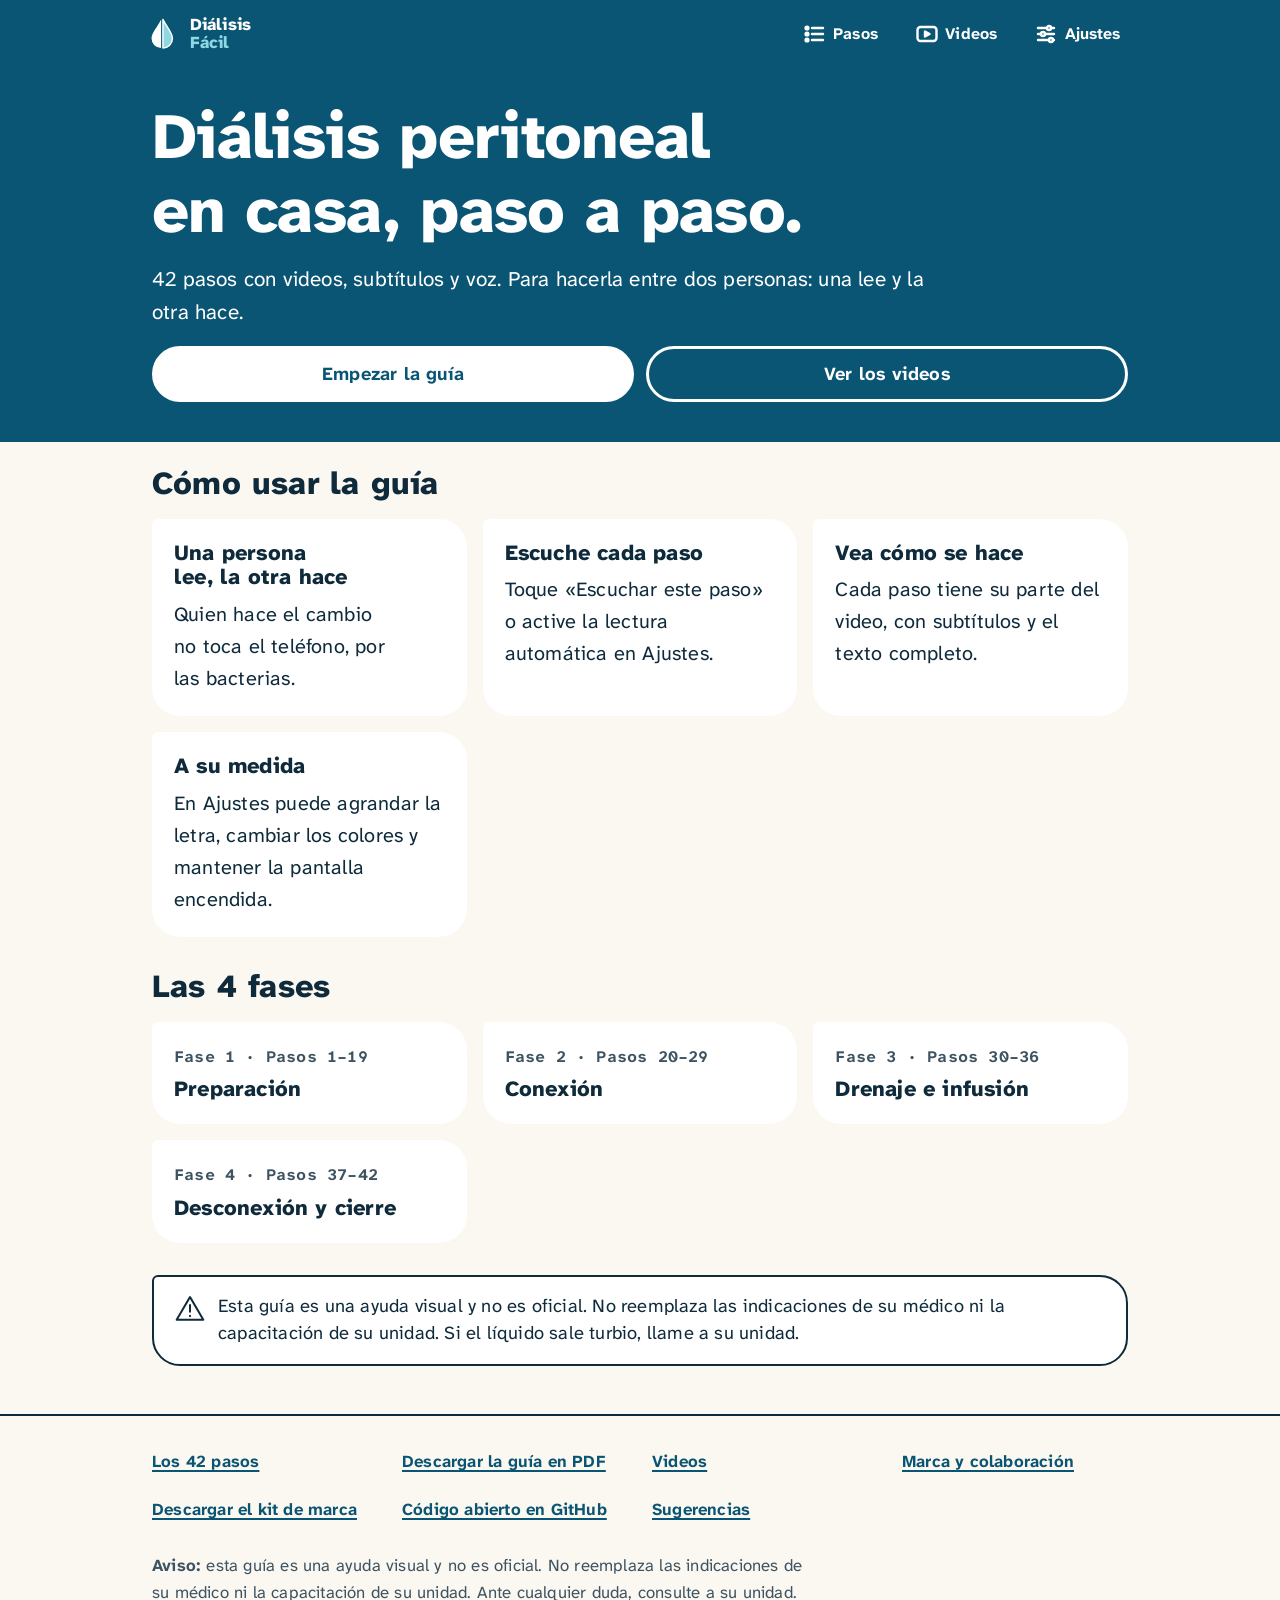
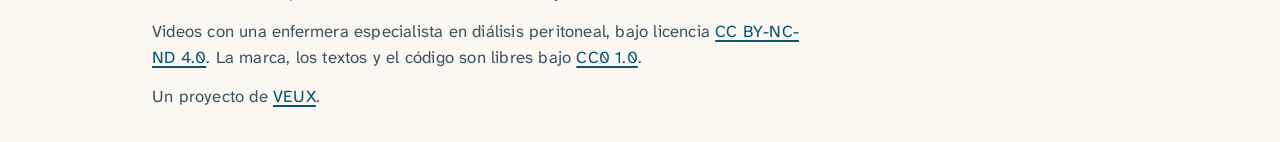
==== commit c0b1271a: "Voz grabada con Piper, guía en PDF y licencia de los videos - Voz grabada en español para los 42 pas" ====
--- a/index.html
+++ b/index.html
@@ -67,6 +67,7 @@
     <nav aria-label="Pie de página" class="pie__menu">
       <ul>
         <li><a href="#/pasos">Los 42 pasos</a></li>
+        <li><a href="descargas/guia-dialisis-facil.pdf" download>Descargar la guía en PDF</a></li>
         <li><a href="#/videos">Videos</a></li>
         <li><a href="#/marca">Marca y colaboración</a></li>
         <li><a href="marca/dialisis-facil-kit-de-marca.zip" download>Descargar el kit de marca</a></li>
@@ -75,7 +76,7 @@
       </ul>
     </nav>
     <p><b>Aviso:</b> esta guía es una ayuda visual y no es oficial. No reemplaza las indicaciones de su médico ni la capacitación de su unidad. Ante cualquier duda, consulte a su unidad.</p>
-    <p>Videos con una enfermera especialista en diálisis peritoneal. La marca y los textos de la guía son libres bajo <a href="https://creativecommons.org/publicdomain/zero/1.0/deed.es">CC0 1.0</a>.</p>
+    <p>Videos con una enfermera especialista en diálisis peritoneal, bajo licencia <a href="https://creativecommons.org/licenses/by-nc-nd/4.0/deed.es">CC BY-NC-ND 4.0</a>. La marca, los textos y el código son libres bajo <a href="https://creativecommons.org/publicdomain/zero/1.0/deed.es">CC0 1.0</a>.</p>
     <p>Un proyecto de <a href="https://veuxweb.com/es/">VEUX</a>.</p>
   </div>
 </footer>
@@ -138,11 +139,15 @@
 
     <fieldset>
       <legend>Voz</legend>
+      <div class="opciones">
+        <label class="opcion"><input type="radio" name="motorVoz" value="grabada"><span>Voz grabada (recomendada)</span></label>
+        <label class="opcion"><input type="radio" name="motorVoz" value="navegador"><span>Voz del teléfono</span></label>
+      </div>
       <label class="interruptor">Leer cada paso en voz alta al llegar <input type="checkbox" name="leerAuto" value="si"></label>
       <label class="interruptor">Avisos con voz y sonido en los cronómetros <input type="checkbox" name="avisosReloj" value="si"></label>
       <label for="velocidad">Velocidad de la voz: <b id="velocidad-valor">1</b></label>
       <input type="range" id="velocidad" name="velocidad" min="0.6" max="1.4" step="0.1">
-      <label for="voz">Voz</label>
+      <label for="voz">Voz del teléfono</label>
       <select id="voz" name="voz"><option value="">Automática (español)</option></select>
       <button type="button" class="btn btn--chico" id="probar-voz">Probar la voz</button>
       <p class="ayuda" id="sin-voz" hidden>Este navegador no tiene voz en español. Pruebe con Chrome, Edge o Safari actualizados.</p>
--- a/assets/css/app.css
+++ b/assets/css/app.css
@@ -321,11 +321,31 @@
   .contenedor { padding-left: 1.5rem; padding-right: 1.5rem; }
 }
 
-/* ---------- Impresión: la guía completa en papel ---------- */
+/* ---------- PDF de la guía (se genera con tools/generar-pdf.sh desde #/pasos) ---------- */
+.solo-imprimir { display: none !important; }
 @media print {
-  :root { --fondo: #fff; --texto: #000; --texto-2: #000; --acento: #000; --icono-bg: #fff; --icono-color: #000; }
+  @page { size: A4; margin: 14mm 14mm 16mm; }
+  :root, :root[data-tema] {
+    --fondo: #fff; --texto: #0E2A3B; --texto-2: #3D5361; --acento: #0A5573; --sobre-acento: #fff;
+    --icono-bg: #E3F4F7; --icono-color: #0A5573; --icono-fondo: #fff; --agua: #8FD8E3; --logo-a: #0A5573;
+    --borde: #0E2A3B; --linea: #3D5361; --escala: 1;
+  }
+  * { -webkit-print-color-adjust: exact; print-color-adjust: exact; }
   .cabecera, .navegacion, .pie, .reloj-global, .no-imprimir, dialog { display: none !important; }
-  body { font-size: 12pt; }
-  .lista-pasos a { break-inside: avoid; grid-template-columns: 2rem 3rem 1fr; }
-  .lista-pasos .mini { width: 3rem; height: 3rem; border: 1px solid #000; }
-}
+  .solo-imprimir { display: block !important; }
+  body { font-size: 11pt; }
+  .contenedor { padding: 0; max-width: none; }
+  .pila--grande { gap: 1.25rem; }
+  .titulo-seccion { font-size: 20pt; }
+  .marca-pdf { display: flex !important; align-items: center; gap: 0.5rem; font-size: 13pt; color: #0A5573; }
+  .marca-pdf svg { width: 1.8rem; height: 1.8rem; }
+  .marca-pdf b span { color: #3D5361; }
+  .marca-pdf > span { margin-left: auto; font-family: var(--mono); font-size: 10pt; color: #3D5361; }
+  .fase { break-inside: auto; }
+  .fase__titulo { break-after: avoid; }
+  .lista-pasos a { break-inside: avoid; grid-template-columns: 1.75rem 3rem 1fr; padding: 0.45rem 0; }
+  .lista-pasos .mini { width: 3rem; height: 3rem; }
+  .lista-pasos b { font-size: 12pt; }
+  .lista-pasos .resumen { font-size: 10.5pt; color: #0E2A3B; }
+  .lista-pasos .resumen b { display: inline; font-size: inherit; }
+}
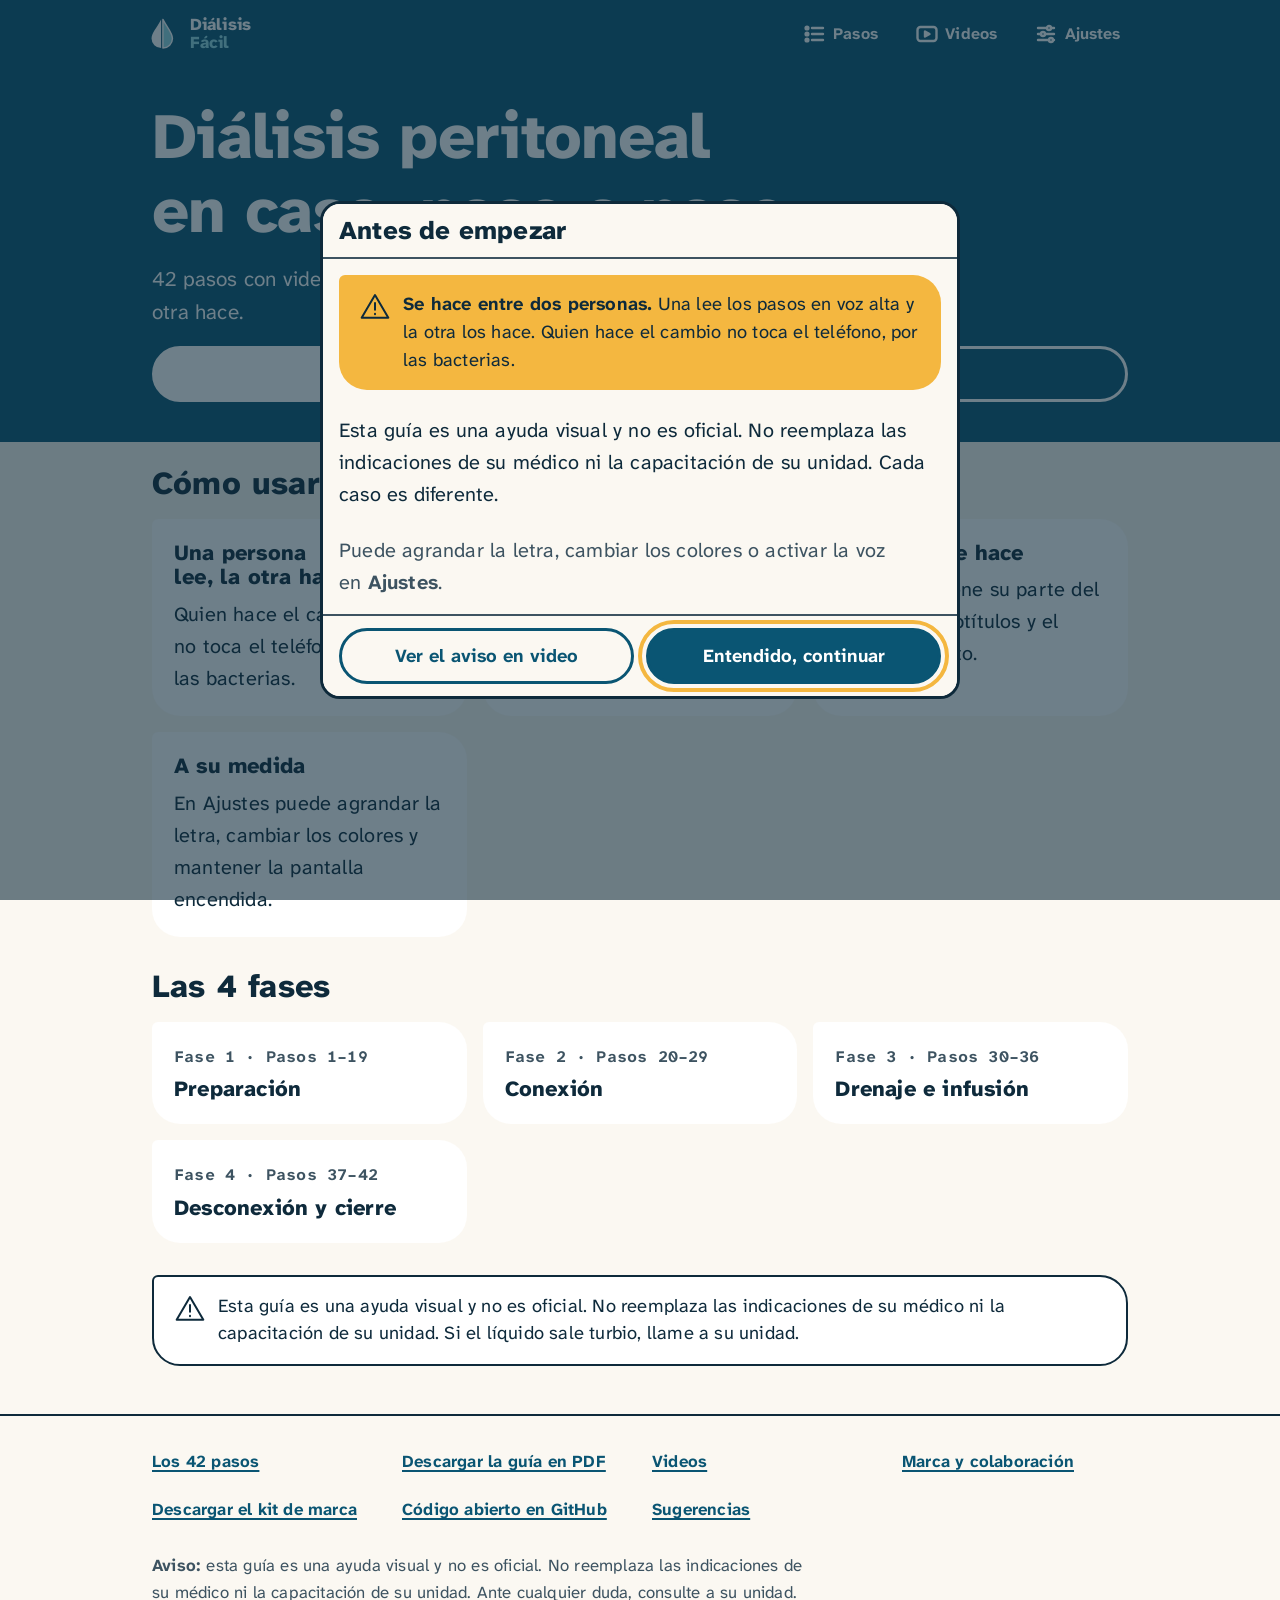
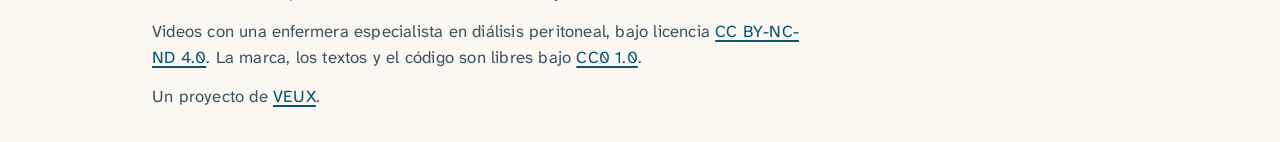
==== commit b97855af: "Mostrar siempre el aviso importante al entrar El aviso sale cada vez que se abre la página, en cualq" ====
--- a/index.html
+++ b/index.html
@@ -84,7 +84,7 @@
 <div id="anuncio" class="oculto" aria-live="polite"></div>
 
 <!-- Antes de empezar -->
-<dialog id="aviso" aria-labelledby="aviso-titulo">
+<dialog id="aviso" aria-labelledby="aviso-titulo" closedby="none">
   <div class="dialogo__cabeza"><h2 id="aviso-titulo">Antes de empezar</h2></div>
   <div class="dialogo__cuerpo">
     <div class="nota nota--alerta" role="note">
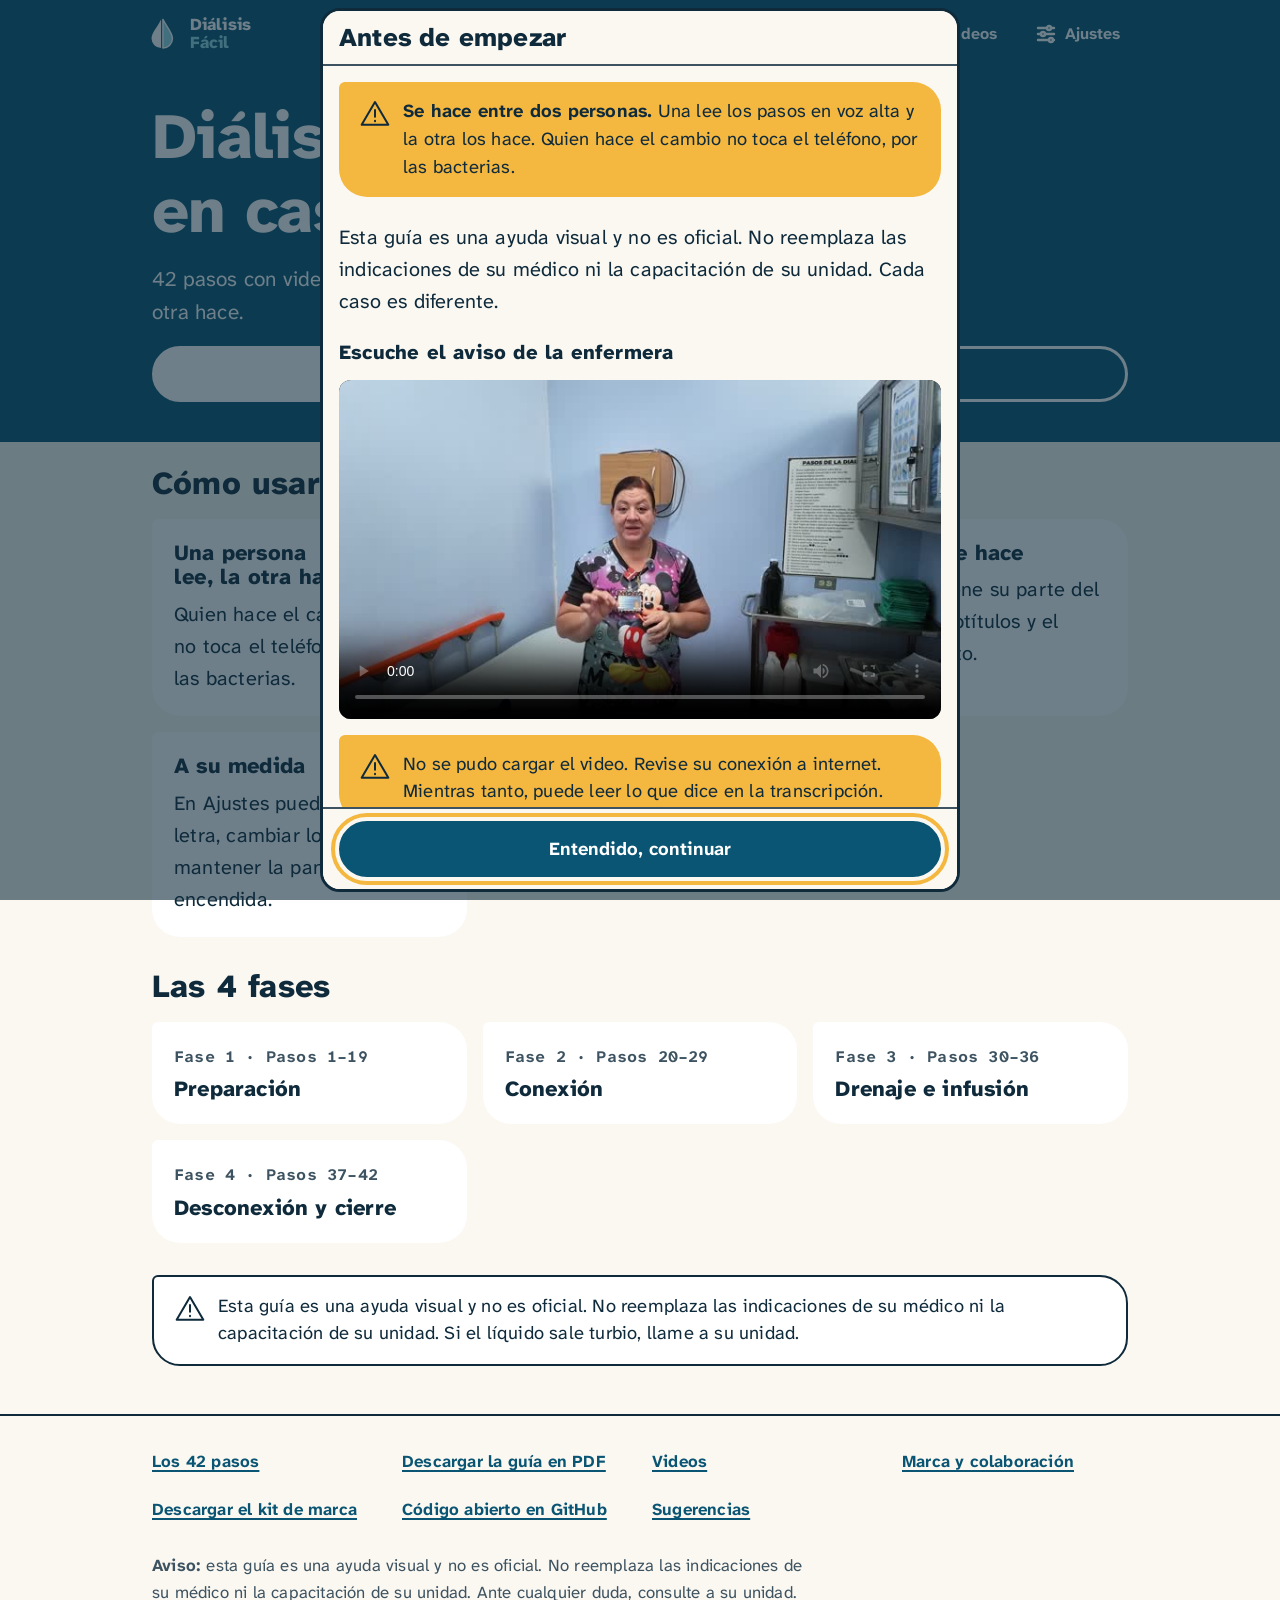
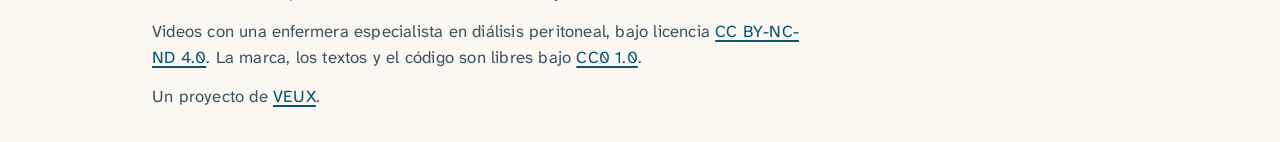
==== commit 347aba6e: "Video del aviso dentro del pop up de inicio - El video de la enfermera sale en el aviso, sin reprodu" ====
--- a/index.html
+++ b/index.html
@@ -17,7 +17,8 @@
 <link rel="preconnect" href="https://fonts.googleapis.com">
 <link rel="preconnect" href="https://fonts.gstatic.com" crossorigin>
 <link href="https://fonts.googleapis.com/css2?family=Atkinson+Hyperlegible+Mono:wght@400;700&family=Atkinson+Hyperlegible+Next:wght@400;500;700;800&display=swap" rel="stylesheet">
-<link rel="stylesheet" href="assets/css/app.css">
+<!-- ?v= sube con cada cambio de CSS o JS, para que los teléfonos no usen la versión vieja guardada -->
+<link rel="stylesheet" href="assets/css/app.css?v=3">
 <script>
   // Aplica los ajustes guardados antes de pintar, para que no parpadee.
   (function () {
@@ -92,10 +93,13 @@
       <p><b>Se hace entre dos personas.</b> Una lee los pasos en voz alta y la otra los hace. Quien hace el cambio no toca el teléfono, por las bacterias.</p>
     </div>
     <p>Esta guía es una ayuda visual y no es oficial. No reemplaza las indicaciones de su médico ni la capacitación de su unidad. Cada caso es diferente.</p>
+    <section aria-labelledby="aviso-video-titulo" class="pila">
+      <h3 id="aviso-video-titulo" style="font-size:1.25rem">Escuche el aviso de la enfermera</h3>
+      <div id="aviso-video"></div>
+    </section>
     <p class="texto-2">Puede agrandar la letra, cambiar los colores o activar la voz en <b>Ajustes</b>.</p>
   </div>
   <form method="dialog" class="dialogo__pie">
-    <button class="btn" value="video" type="submit">Ver el aviso en video</button>
     <button class="btn btn--lleno" value="ok" type="submit" autofocus>Entendido, continuar</button>
   </form>
 </dialog>
@@ -181,8 +185,8 @@
   </div>
 </dialog>
 
-<script src="assets/js/datos.js"></script>
-<script src="assets/js/marca.js"></script>
-<script src="assets/js/app.js"></script>
+<script src="assets/js/datos.js?v=3"></script>
+<script src="assets/js/marca.js?v=3"></script>
+<script src="assets/js/app.js?v=3"></script>
 </body>
 </html>
--- a/assets/css/app.css
+++ b/assets/css/app.css
@@ -63,6 +63,7 @@
 }
 
 *, *::before, *::after { box-sizing: border-box; }
+[hidden] { display: none !important; }
 html { font-size: calc(100% * var(--escala)); -webkit-text-size-adjust: 100%; scroll-behavior: smooth; }
 body {
   margin: 0; min-height: 100vh; min-height: 100dvh;
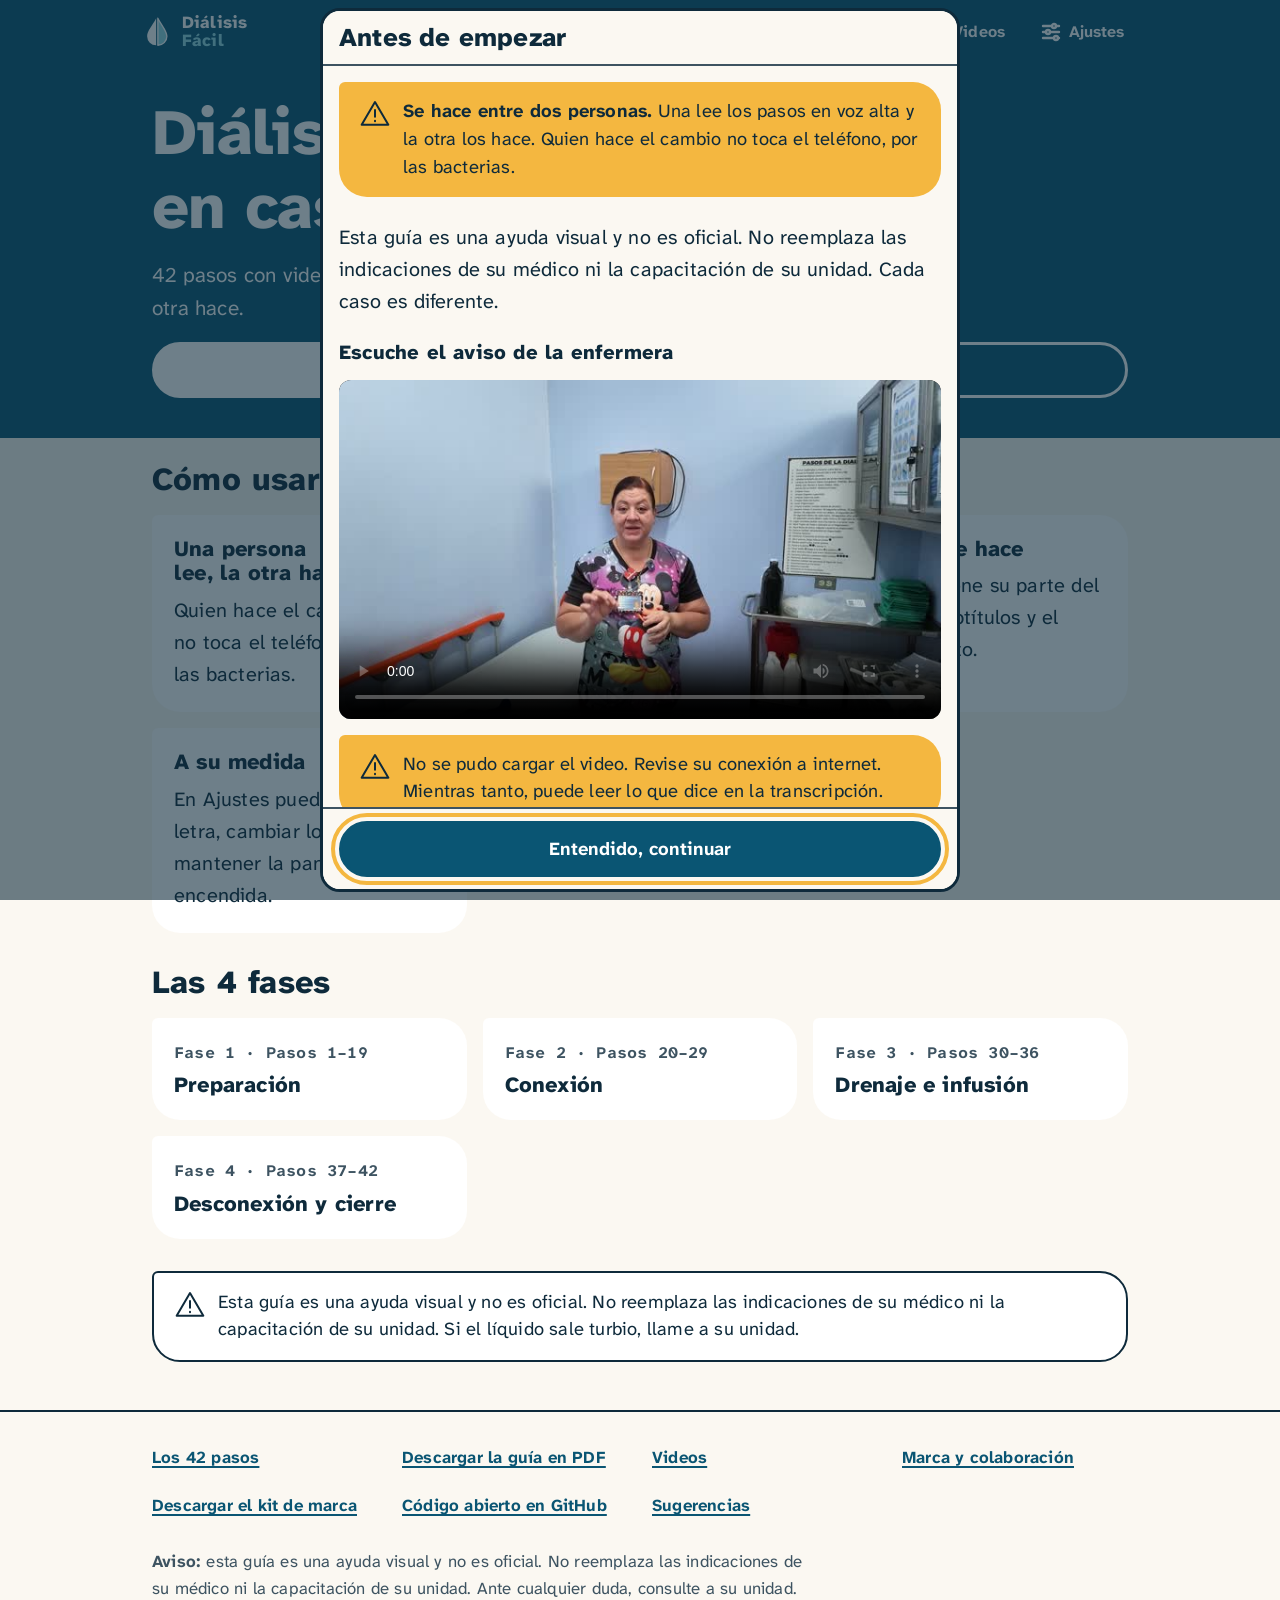
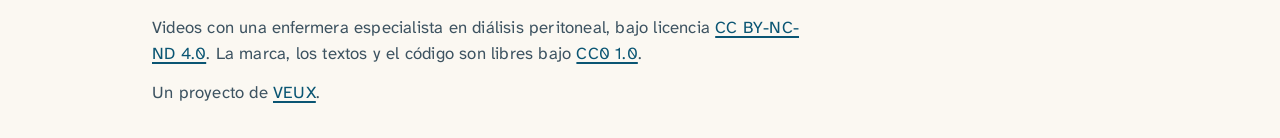
==== commit db151836: "Revisión completa: letra grande, toques, fuentes locales y detalles - Con letra «Enorme» nada se sal" ====
--- a/index.html
+++ b/index.html
@@ -14,11 +14,9 @@
 <meta property="og:type" content="website">
 <meta property="og:url" content="https://dialisisfacil.com/">
 <meta property="og:image" content="https://dialisisfacil.com/img/compartir.png">
-<link rel="preconnect" href="https://fonts.googleapis.com">
-<link rel="preconnect" href="https://fonts.gstatic.com" crossorigin>
-<link href="https://fonts.googleapis.com/css2?family=Atkinson+Hyperlegible+Mono:wght@400;700&family=Atkinson+Hyperlegible+Next:wght@400;500;700;800&display=swap" rel="stylesheet">
+<link rel="preload" href="assets/fuentes/atkinson-hyperlegible-next-latin.woff2" as="font" type="font/woff2" crossorigin>
 <!-- ?v= sube con cada cambio de CSS o JS, para que los teléfonos no usen la versión vieja guardada -->
-<link rel="stylesheet" href="assets/css/app.css?v=3">
+<link rel="stylesheet" href="assets/css/app.css?v=9">
 <script>
   // Aplica los ajustes guardados antes de pintar, para que no parpadee.
   (function () {
@@ -185,8 +183,8 @@
   </div>
 </dialog>
 
-<script src="assets/js/datos.js?v=3"></script>
-<script src="assets/js/marca.js?v=3"></script>
-<script src="assets/js/app.js?v=3"></script>
+<script src="assets/js/datos.js?v=9"></script>
+<script src="assets/js/marca.js?v=9"></script>
+<script src="assets/js/app.js?v=9"></script>
 </body>
 </html>
--- a/assets/css/app.css
+++ b/assets/css/app.css
@@ -1,4 +1,15 @@
 /* Diálisis Fácil · estilos. Mobile first. Colores y reglas del brand kit v1. CC0 1.0 */
+
+/* Atkinson Hyperlegible servida desde el sitio (SIL OFL, ver assets/fuentes/OFL.txt):
+   sin pedidos a Google y funciona sin conexión. Fuentes variables, solo el juego latino. */
+@font-face {
+  font-family: 'Atkinson Hyperlegible Next'; font-style: normal; font-weight: 200 800; font-display: swap;
+  src: url('../fuentes/atkinson-hyperlegible-next-latin.woff2') format('woff2');
+}
+@font-face {
+  font-family: 'Atkinson Hyperlegible Mono'; font-style: normal; font-weight: 200 800; font-display: swap;
+  src: url('../fuentes/atkinson-hyperlegible-mono-latin.woff2') format('woff2');
+}
 
 :root {
   /* Paleta de marca */
@@ -70,6 +81,8 @@
   background: var(--fondo); color: var(--texto);
   font-family: var(--sans); font-size: 1.25rem; line-height: var(--interlineado);
   letter-spacing: var(--espaciado); word-spacing: var(--palabras);
+  /* Con letra muy grande, una palabra larga («capacitación») no debe salirse de la pantalla. */
+  overflow-wrap: break-word; hyphens: auto;
   -webkit-font-smoothing: antialiased;
   display: flex; flex-direction: column;
 }
@@ -105,6 +118,7 @@
   border: 3px solid var(--acento); background: transparent; color: var(--acento);
   font: inherit; font-size: 1.15rem; font-weight: 700; line-height: 1.2; text-align: center;
   text-decoration: none; cursor: pointer; touch-action: manipulation;
+  min-width: 0; max-width: 100%;
 }
 .btn:hover { text-decoration: none; filter: brightness(0.95); }
 .btn--lleno { background: var(--acento); color: var(--sobre-acento); }
@@ -113,25 +127,26 @@
 .btn svg { width: 1.6em; height: 1.6em; flex: none; }
 .btn:disabled { opacity: 0.45; cursor: not-allowed; }
 
-/* ---------- Cabecera ---------- */
-.cabecera { background: var(--cabecera-bg); color: var(--cabecera-tx); position: sticky; top: 0; z-index: 20; }
+/* ---------- Cabecera ----------
+   Tamaño fijo en px: siempre cabe en una fila, aunque la letra del contenido esté en «Enorme». */
+.cabecera { background: var(--cabecera-bg); color: var(--cabecera-tx); position: sticky; top: 0; z-index: 20; font-size: 16px; letter-spacing: 0.01em; word-spacing: normal; line-height: 1.2; }
 .cabecera__fila {
-  max-width: 64rem; margin: 0 auto; padding: 0.5rem max(1rem, env(safe-area-inset-left));
-  display: flex; flex-wrap: wrap; align-items: center; justify-content: space-between; gap: 0.25rem 0.5rem;
-}
-.cabecera nav { margin-left: auto; }
-.marca { display: flex; align-items: center; gap: 0.6rem; color: inherit; text-decoration: none; min-height: 3rem; }
-.marca svg { width: 2.25rem; height: 2.25rem; --logo-a: var(--cabecera-tx); }
-.marca__nombre { display: flex; flex-direction: column; font-weight: 800; font-size: 1.05rem; line-height: 1.05; }
+  max-width: 64rem; margin: 0 auto; padding: 6px max(12px, env(safe-area-inset-left));
+  display: flex; align-items: center; justify-content: space-between; gap: 8px;
+}
+.marca { display: flex; align-items: center; gap: 8px; color: inherit; text-decoration: none; min-height: 48px; min-width: 0; }
+.marca svg { width: 34px; height: 34px; flex: none; --logo-a: var(--cabecera-tx); }
+.marca__nombre { display: flex; flex-direction: column; font-weight: 800; font-size: 17px; line-height: 1.05; }
 .marca__nombre span + span { color: var(--agua); }
-.cabecera nav { display: flex; gap: 0.25rem; }
+.cabecera nav { display: flex; gap: 2px; flex: none; }
 .cabecera nav a, .cabecera nav button {
-  display: flex; flex-direction: column; align-items: center; justify-content: center; gap: 0.1rem;
-  min-width: 3.5rem; min-height: 3.25rem; padding: 0.25rem 0.5rem; border-radius: 12px;
+  display: flex; flex-direction: column; align-items: center; justify-content: center; gap: 2px;
+  min-width: 56px; min-height: 52px; padding: 4px 6px; border-radius: 12px;
   background: transparent; border: 2px solid transparent; color: inherit;
-  font: inherit; font-size: 0.8rem; font-weight: 700; text-decoration: none; cursor: pointer;
-}
-.cabecera nav svg { width: 1.5rem; height: 1.5rem; }
+  font: inherit; font-size: 13px; font-weight: 700; text-decoration: none; cursor: pointer;
+}
+.cabecera nav svg { width: 24px; height: 24px; }
+@media (max-width: 21rem) { .marca__nombre { display: none; } }
 .cabecera nav a[aria-current="page"] { border-color: currentColor; }
 .cabecera nav a:hover, .cabecera nav button:hover { background: rgba(255,255,255,0.12); }
 
@@ -152,13 +167,13 @@
 .pila { display: flex; flex-direction: column; gap: 1rem; }
 .pila--grande { gap: 2rem; }
 .texto-2 { color: var(--texto-2); }
-.titulo-seccion { font-size: 2rem; }
+.titulo-seccion { font-size: min(2rem, 10vw); }
 .etiqueta { font-family: var(--mono); font-size: 1rem; font-weight: 700; color: var(--texto-2); }
 
 /* Inicio */
 .portada { background: var(--cabecera-bg); color: var(--cabecera-tx); }
 .portada .contenedor { padding-top: 2rem; padding-bottom: 2.5rem; }
-.portada h1 { font-size: clamp(2.25rem, 9vw, 4rem); letter-spacing: -0.01em; }
+.portada h1 { font-size: min(max(2.25rem, 9vw), 4rem, 12vw); letter-spacing: -0.01em; }
 .portada p { font-size: 1.3rem; }
 .portada .btn { border-color: var(--cabecera-tx); color: var(--cabecera-tx); }
 .portada .btn--lleno { background: var(--cabecera-tx); color: var(--cabecera-bg); }
@@ -181,30 +196,33 @@
   border-radius: var(--radio-gota); padding: 1rem 1.25rem; font-size: 1.15rem; line-height: 1.5;
 }
 .nota svg { width: 2rem; height: 2rem; flex: none; }
+.nota > p, .nota > span { min-width: 0; }
+/* Enlaces sueltos (no dentro de un párrafo): área de toque de 44 px como los botones */
+.tarjeta > a, a.volver { display: inline-flex; align-items: center; min-height: 2.75rem; align-self: flex-start; }
 .nota--alerta { background: var(--alerta-bg); color: var(--alerta-tx); }
 .nota--espera { background: var(--espera-bg); color: var(--espera-tx); border: 2px solid var(--borde); }
 .nota--info { background: var(--superficie); border: 2px solid var(--borde); }
 .nota p { max-width: none; }
 
 /* ---------- Paso ---------- */
-.paso { padding-bottom: 7rem; }
+.paso { padding-bottom: calc(96px + env(safe-area-inset-bottom)); }
 .paso__cabeza { display: flex; justify-content: space-between; align-items: baseline; gap: 1rem; flex-wrap: wrap; }
 .progreso { height: 0.75rem; background: var(--icono-bg); border: 1px solid var(--acento); border-radius: 999px; overflow: hidden; }
 .progreso div { height: 100%; background: var(--acento); }
 .paso__icono {
   background: var(--icono-bg); color: var(--icono-color); border-radius: 8px 64px 64px 64px;
-  aspect-ratio: 1.6 / 1; display: flex; align-items: center; justify-content: center; position: relative;
+  aspect-ratio: 1.6 / 1; max-height: 34vh; width: 100%; display: flex; align-items: center; justify-content: center; position: relative;
 }
 :root[data-tema="contraste"] .paso__icono { border: 2px solid #fff; }
 .paso__icono svg { width: auto; height: 75%; }
 .paso__num {
-  position: absolute; left: 0.75rem; top: 0.75rem;
-  min-width: 3.25rem; height: 3.25rem; padding: 0 0.6rem; border-radius: 4px 26px 26px 26px;
+  position: absolute; left: 12px; top: 12px;
+  min-width: 52px; height: 52px; padding: 0 10px; border-radius: 4px 26px 26px 26px;
   background: var(--acento); color: var(--sobre-acento);
   display: flex; align-items: center; justify-content: center;
-  font-family: var(--mono); font-size: 1.5rem; font-weight: 700;
-}
-.paso h1 { font-size: 2.5rem; letter-spacing: -0.01em; }
+  font-family: var(--mono); font-size: 24px; font-weight: 700; letter-spacing: 0;
+}
+.paso h1 { font-size: min(2.5rem, 12vw); letter-spacing: -0.01em; }
 .paso__texto { font-size: 1.5rem; line-height: calc(var(--interlineado) - 0.15); }
 .paso__herramientas { display: flex; flex-wrap: wrap; gap: 0.75rem; }
 .paso__herramientas .btn { flex: 1 1 12rem; }
@@ -214,8 +232,9 @@
   background: var(--fondo); border-top: 2px solid var(--borde);
   padding: 0.6rem max(1rem, env(safe-area-inset-left)) calc(0.6rem + env(safe-area-inset-bottom));
 }
-.navegacion > div { max-width: 42rem; margin: 0 auto; display: grid; grid-template-columns: 1fr 1fr; gap: 0.75rem; }
-.navegacion .btn { width: 100%; min-height: 3.75rem; font-size: 1.25rem; }
+/* Tamaño fijo en px, como la cabecera: con letra «Enorme» no debe tapar media pantalla. */
+.navegacion > div { max-width: 42rem; margin: 0 auto; display: grid; grid-template-columns: 1fr 1fr; gap: 10px; }
+.navegacion .btn { width: 100%; min-height: 60px; padding: 6px 12px; font-size: 20px; letter-spacing: 0.01em; word-spacing: normal; }
 
 /* Cronómetros */
 .reloj { border: 3px solid var(--acento); border-radius: var(--radio-gota); padding: 1rem; display: flex; flex-direction: column; gap: 0.75rem; align-items: center; text-align: center; }
@@ -258,18 +277,20 @@
 /* ---------- Índice de pasos ---------- */
 .fase { display: flex; flex-direction: column; gap: 0.5rem; }
 .fase__titulo { display: flex; align-items: center; gap: 0.75rem; border-bottom: 2px solid var(--borde); padding-bottom: 0.5rem; }
+.fase__titulo > div { min-width: 0; }
 .fase__num {
   flex: none; width: 3rem; height: 3rem; border-radius: 4px 24px 24px 24px; background: var(--acento); color: var(--sobre-acento);
   display: flex; align-items: center; justify-content: center; font-family: var(--mono); font-size: 1.3rem; font-weight: 700;
 }
 .lista-pasos { list-style: none; margin: 0; padding: 0; }
 .lista-pasos a {
-  display: grid; grid-template-columns: 2.5rem 4rem 1fr; gap: 0.75rem; align-items: center;
+  display: grid; grid-template-columns: auto auto minmax(0, 1fr); gap: 0.6rem; align-items: center;
   padding: 0.75rem 0.25rem; border-bottom: 1px solid var(--linea); color: var(--texto); text-decoration: none;
 }
+.lista-pasos a > .mono { min-width: 1.6em; }
 .lista-pasos a:hover { background: var(--icono-bg); }
 .lista-pasos .mono { font-size: 1.3rem; font-weight: 700; color: var(--acento); }
-.lista-pasos .mini { width: 4rem; height: 4rem; border-radius: 4px 20px 20px 20px; background: var(--icono-bg); color: var(--icono-color); display: flex; align-items: center; justify-content: center; }
+.lista-pasos .mini { width: 60px; height: 60px; border-radius: 4px 20px 20px 20px; background: var(--icono-bg); color: var(--icono-color); display: flex; align-items: center; justify-content: center; }
 .lista-pasos .mini svg { width: 75%; height: 75%; }
 .lista-pasos b { display: block; font-size: 1.2rem; }
 .lista-pasos .resumen { display: block; color: var(--texto-2); font-size: 1.05rem; line-height: 1.45; }
@@ -282,8 +303,9 @@
 dialog::backdrop { background: rgba(14, 42, 59, 0.6); }
 .dialogo__cabeza {
   position: sticky; top: 0; z-index: 1; background: var(--fondo); border-bottom: 2px solid var(--linea);
-  display: flex; justify-content: space-between; align-items: center; gap: 1rem; padding: 0.75rem 1rem;
-}
+  display: flex; flex-wrap: wrap; justify-content: space-between; align-items: center; gap: 0.5rem 1rem; padding: 0.75rem 1rem;
+}
+.dialogo__cuerpo, .dialogo__cuerpo > * { min-width: 0; }
 .dialogo__cabeza h2 { font-size: 1.6rem; }
 .dialogo__cuerpo { padding: 1rem; display: flex; flex-direction: column; gap: 1.5rem; }
 .dialogo__pie { position: sticky; bottom: 0; background: var(--fondo); border-top: 2px solid var(--linea); padding: 0.75rem 1rem; display: flex; gap: 0.75rem; flex-wrap: wrap; }
@@ -302,7 +324,7 @@
 .opcion input:checked + span { background: var(--acento); color: var(--sobre-acento); }
 .opcion input:checked + span::before { content: '✓ '; white-space: pre; }
 .opcion input:focus-visible + span { outline: 4px solid var(--foco); outline-offset: 3px; }
-.interruptor { display: flex; align-items: center; justify-content: space-between; gap: 1rem; min-height: 3.25rem; font-weight: 700; cursor: pointer; }
+.interruptor { display: grid; grid-template-columns: minmax(0, 1fr) auto; align-items: center; gap: 1rem; min-height: 3.25rem; font-weight: 700; cursor: pointer; }
 .interruptor input { width: 2rem; height: 2rem; accent-color: var(--acento); flex: none; }
 select, input[type="range"] { font: inherit; width: 100%; min-height: 3rem; accent-color: var(--acento); }
 select { padding: 0.25rem 0.75rem; border: 2px solid var(--borde); border-radius: 12px; background: var(--superficie); color: var(--texto); }
@@ -317,7 +339,7 @@
 
 /* ---------- Pantallas grandes ---------- */
 @media (min-width: 48rem) {
-  .cabecera nav a, .cabecera nav button { flex-direction: row; gap: 0.4rem; font-size: 1rem; padding: 0.25rem 0.9rem; }
+  .cabecera nav a, .cabecera nav button { flex-direction: row; gap: 6px; font-size: 16px; padding: 4px 14px; }
   .paso__cuerpo { display: grid; grid-template-columns: minmax(0, 1fr) minmax(0, 1.2fr); gap: 2rem; align-items: start; }
   .contenedor { padding-left: 1.5rem; padding-right: 1.5rem; }
 }
